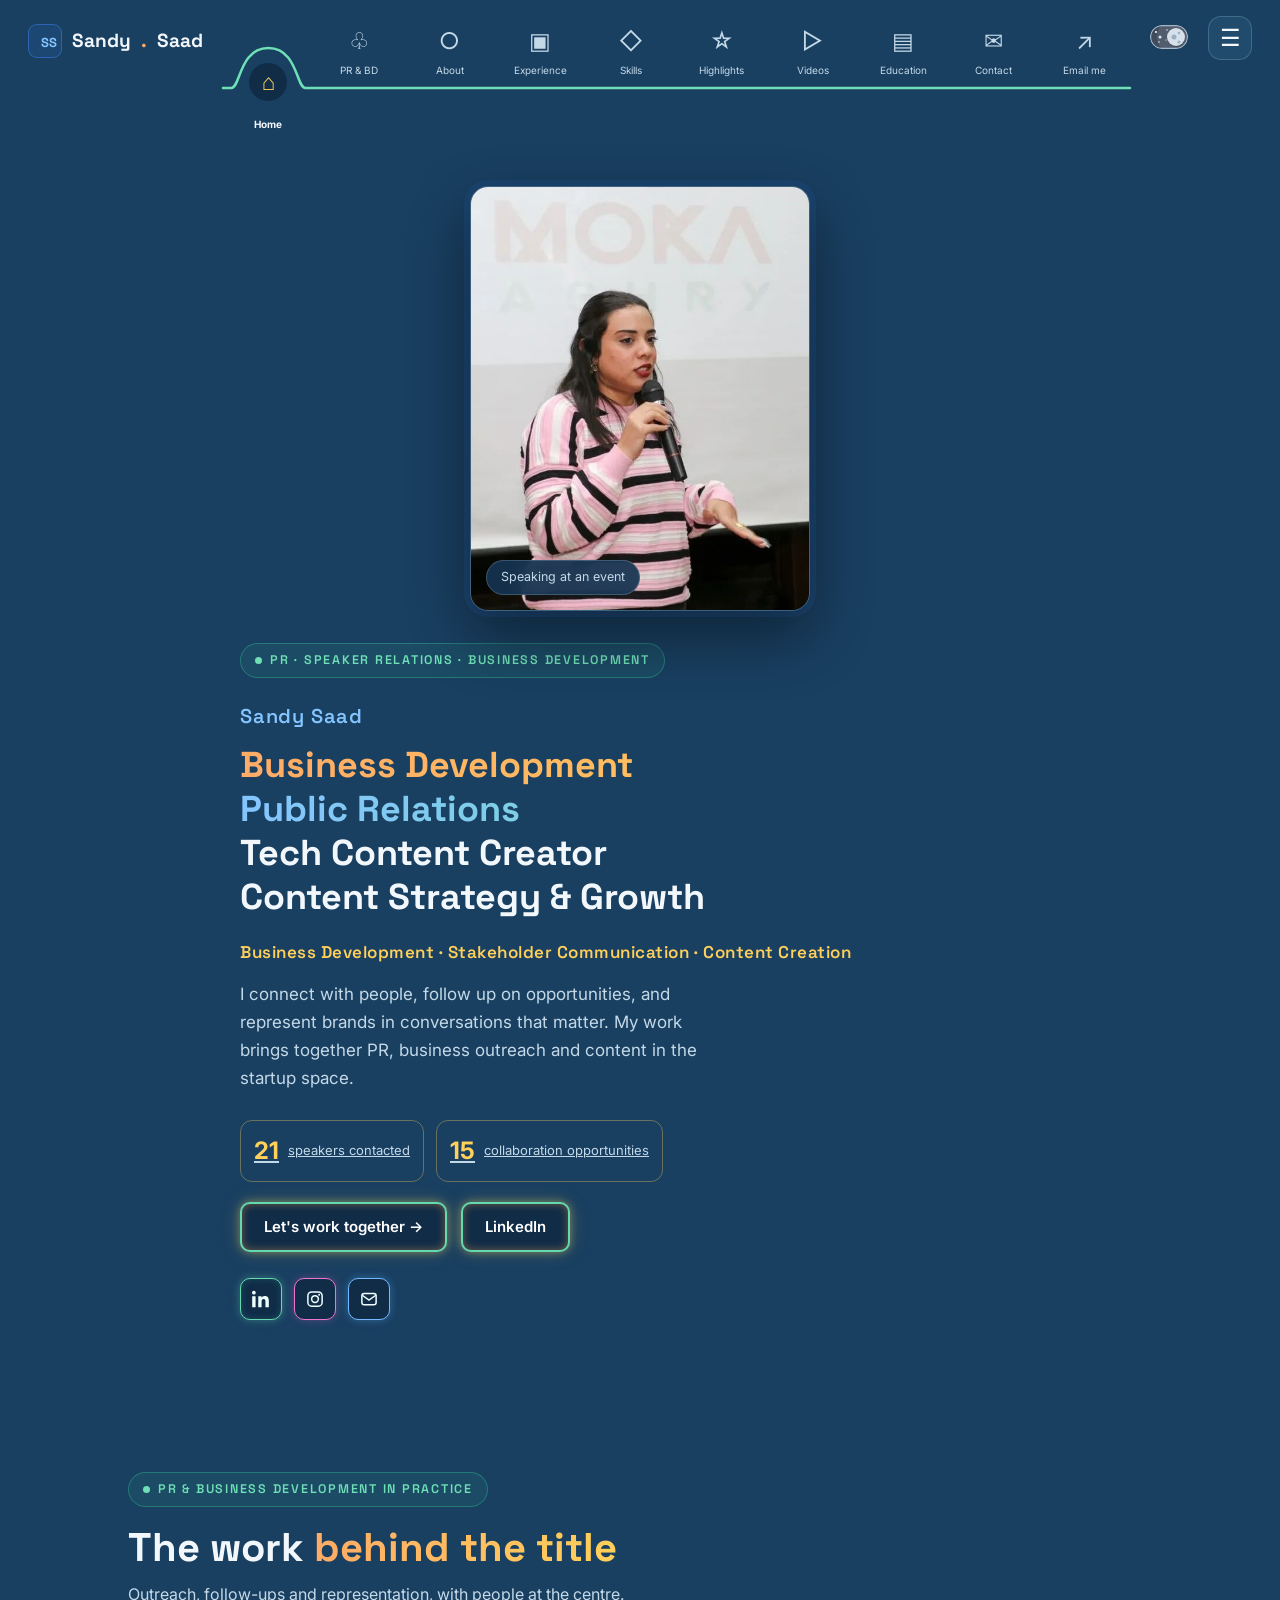
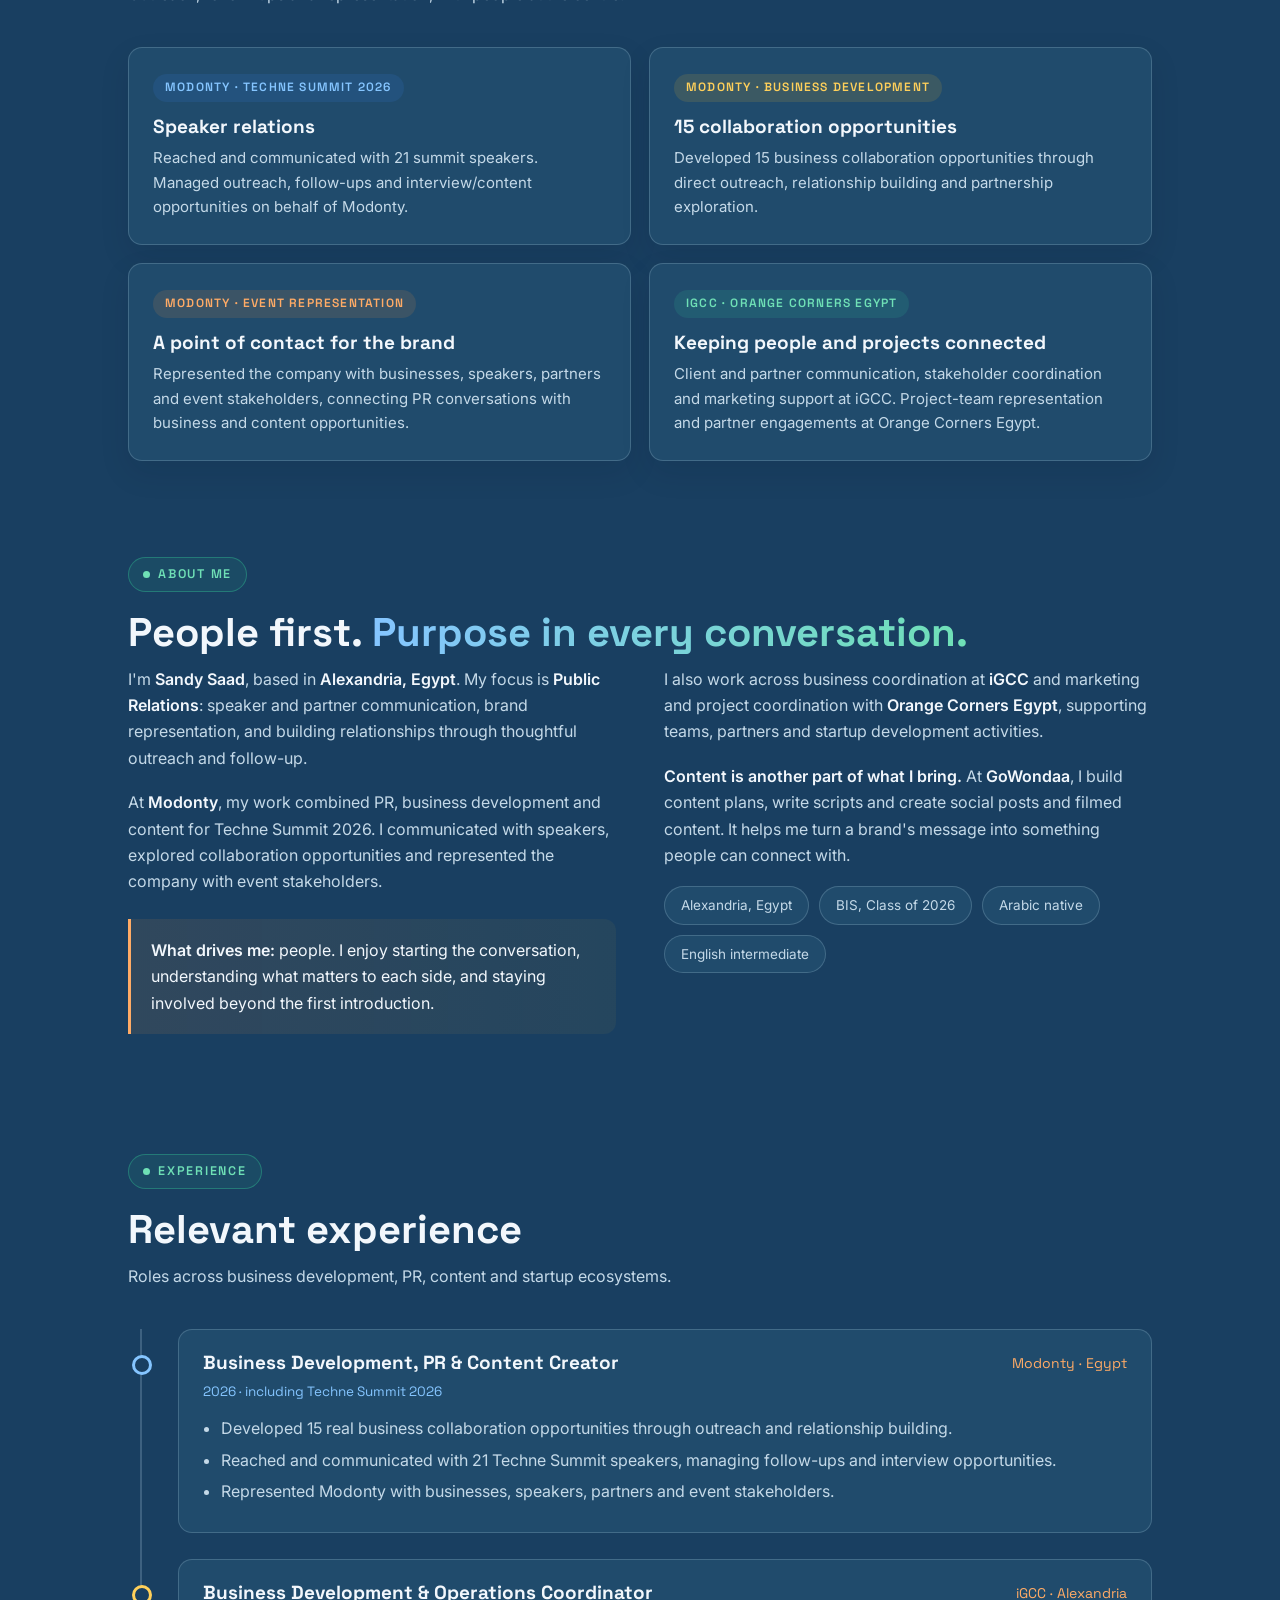
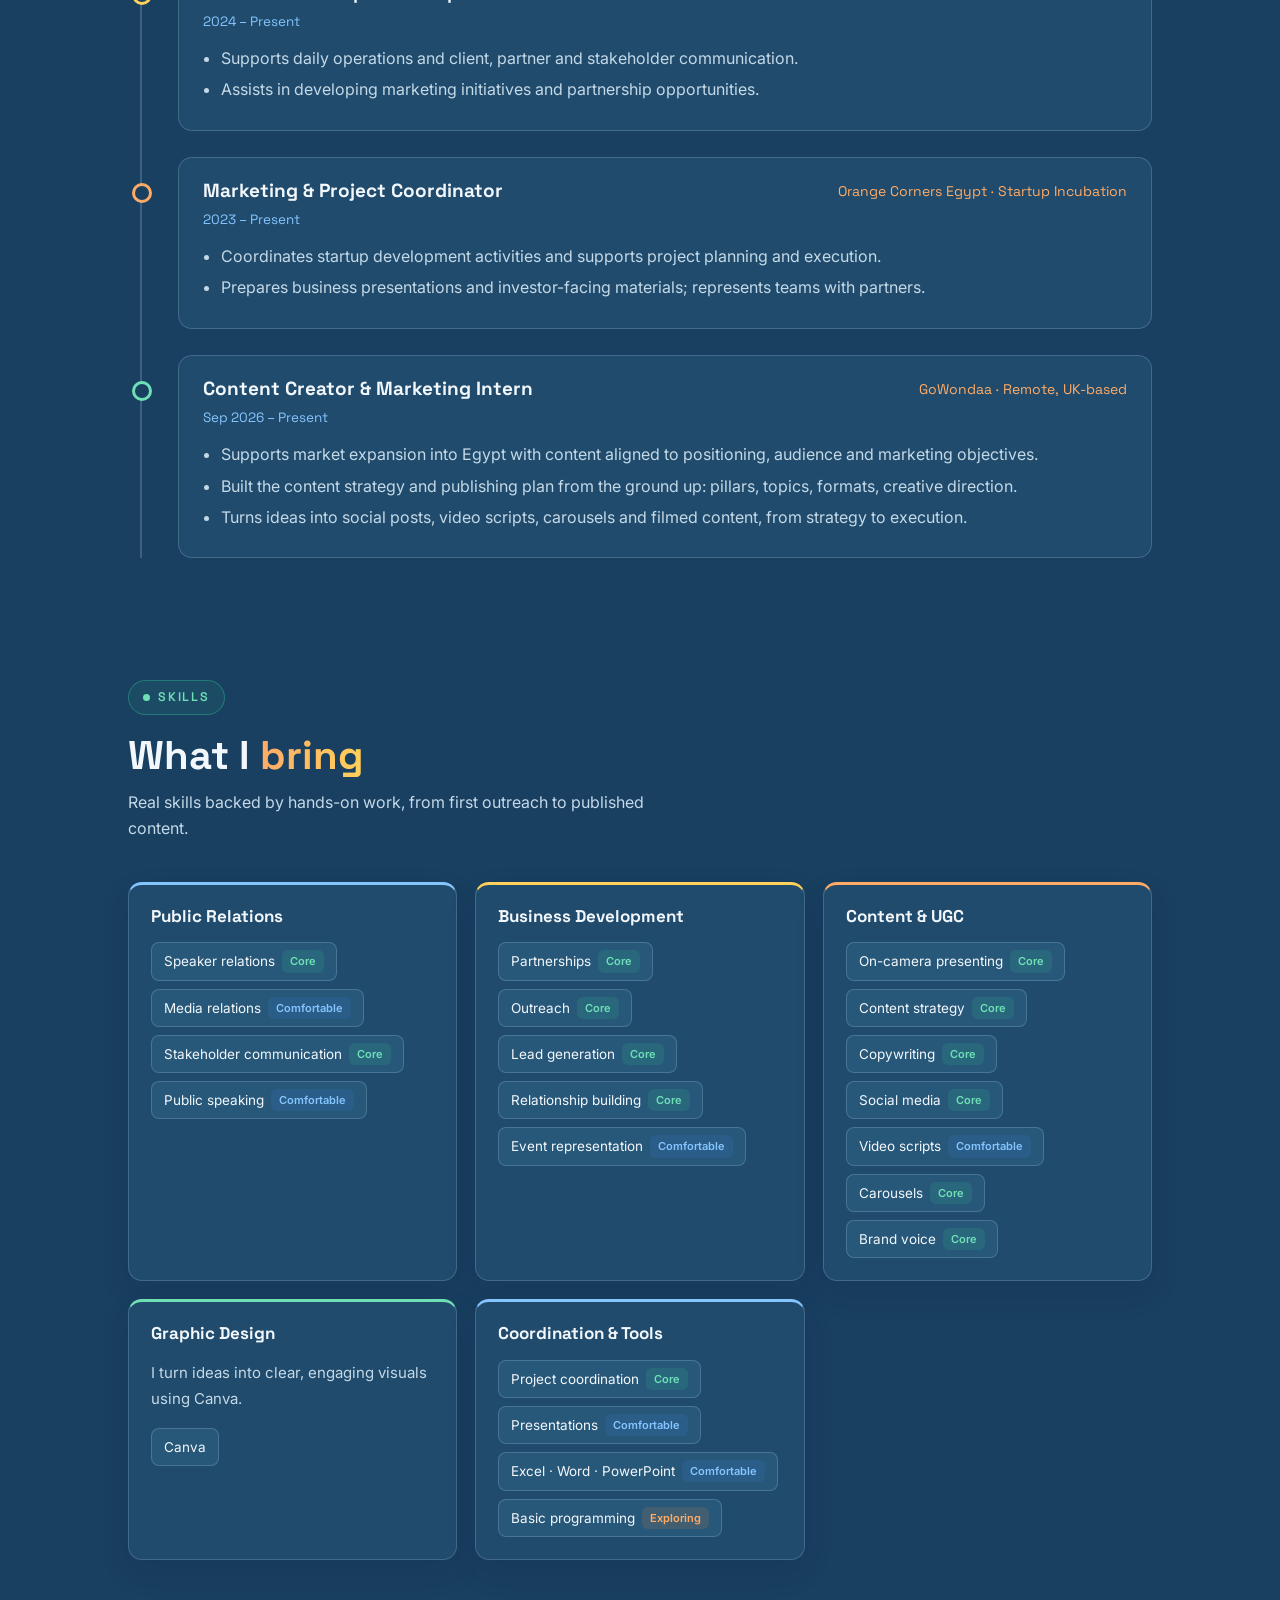
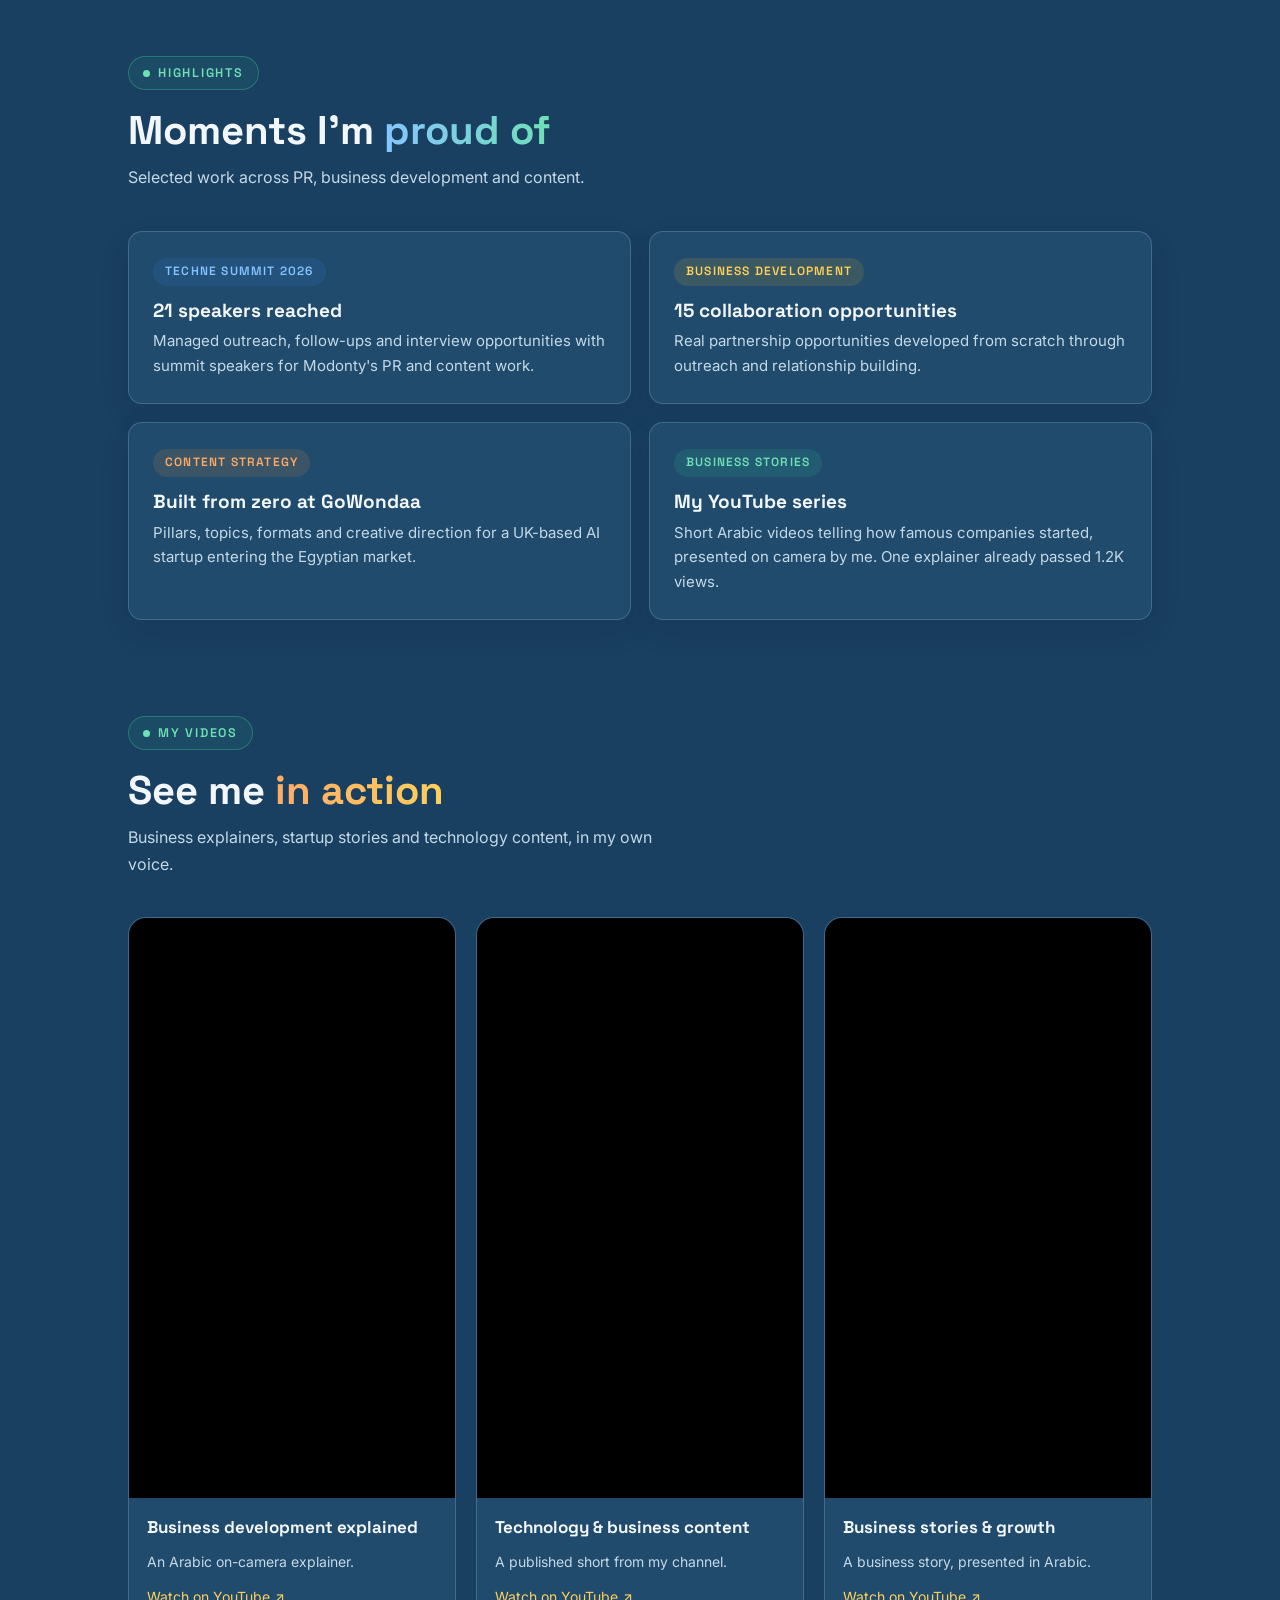
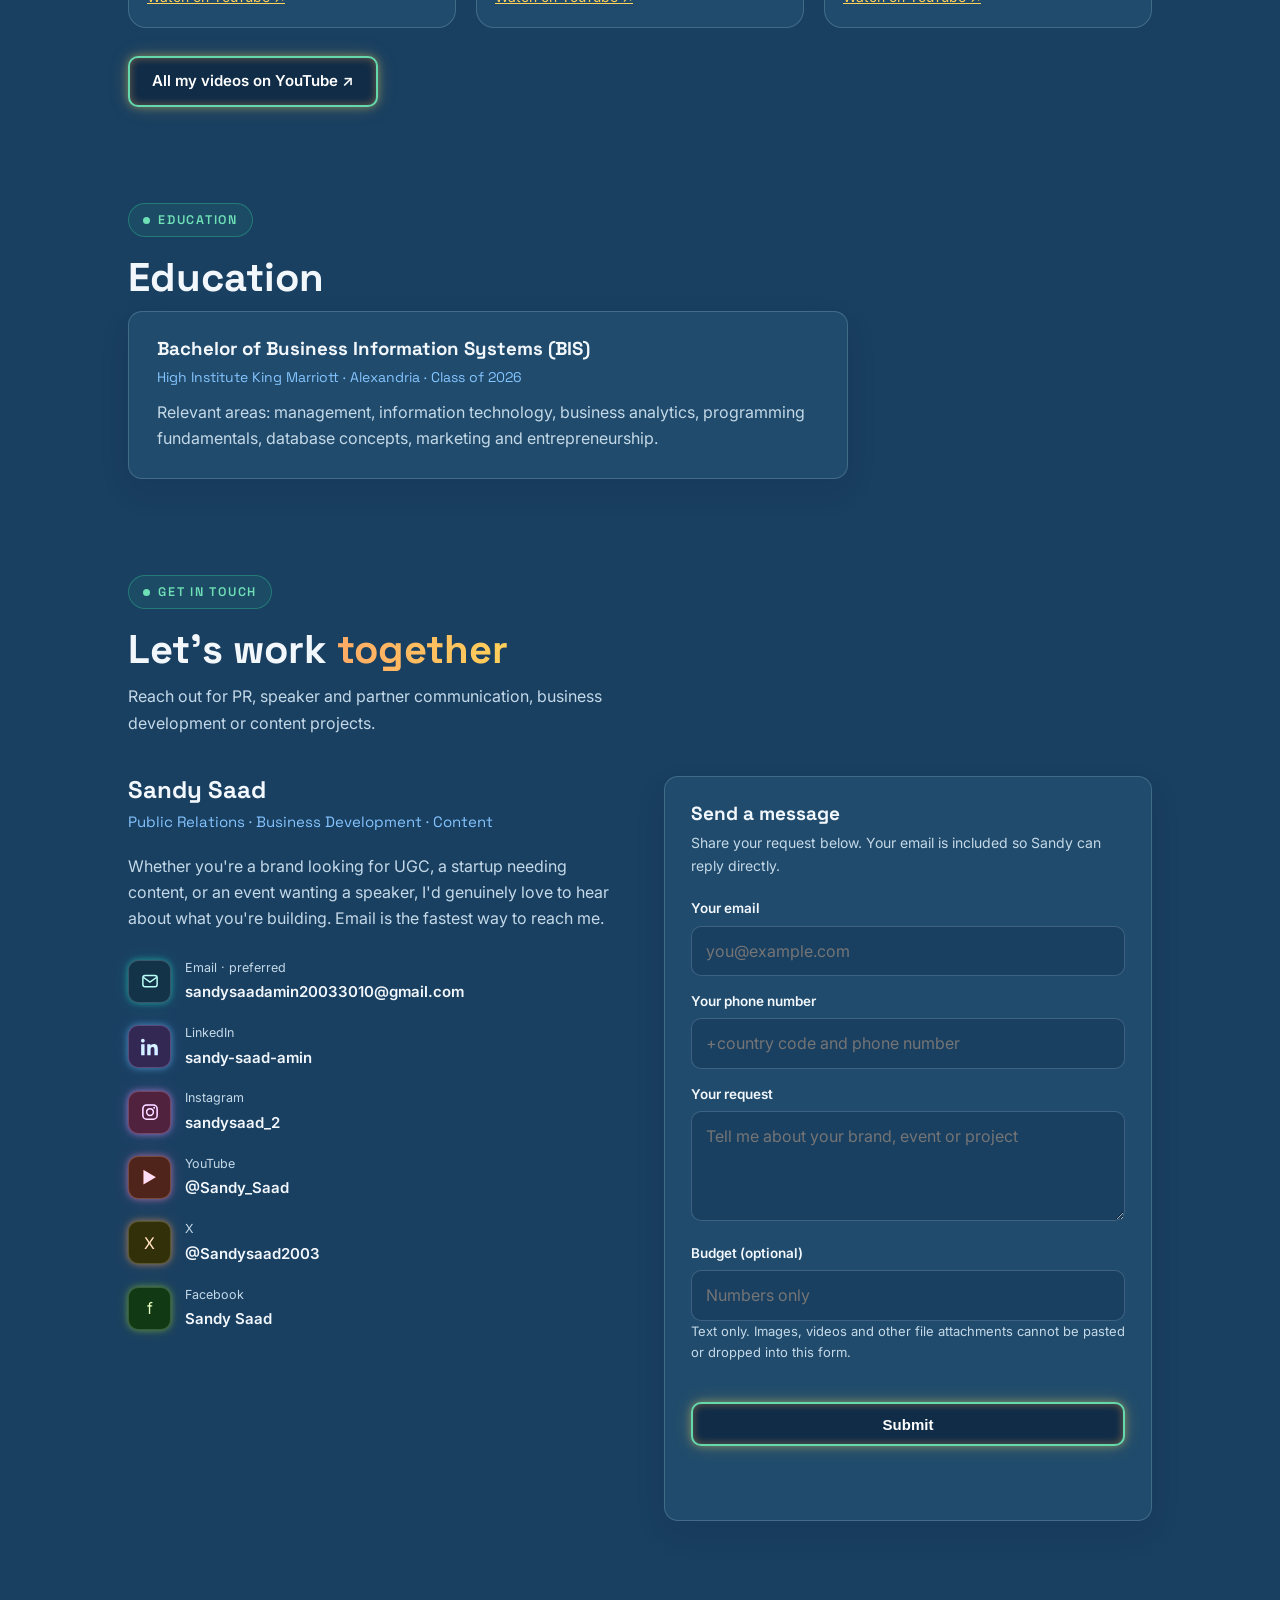
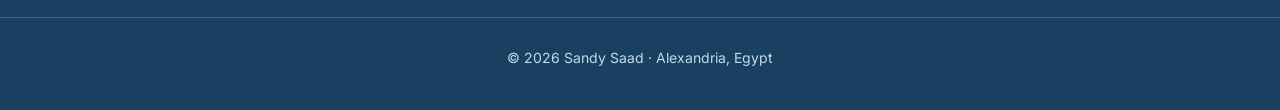
==== index.html @ 218be38c "Update hero section layout and navigation links" ====
<!DOCTYPE html>

<html lang="en">
<head>
<meta charset="utf-8"/>
<meta content="width=device-width, initial-scale=1.0" name="viewport"/>
<title>Sandy Saad | Public Relations, Business Development &amp; Content</title>
<meta content="Sandy Saad is a UGC creator and on-camera content presenter helping brands tell stories people actually watch." name="description"/>
<meta content="Sandy Saad | Public Relations, Business Development &amp; Content" property="og:title"/>
<meta content="UGC and on-camera content for brands, backed by real business development and PR experience." property="og:description"/>
<meta content="website" property="og:type"/>
<meta content="https://sandysaadamin20033010-dev.github.io/sandy.jpg" property="og:image"/>
<link href="data:image/svg+xml,%3Csvg xmlns='http://www.w3.org/2000/svg' viewBox='0 0 64 64'%3E%3Crect width='64' height='64' rx='14' fill='%230b1020'/%3E%3Crect x='2.5' y='2.5' width='59' height='59' rx='12' fill='none' stroke='%233b82f6' stroke-width='3'/%3E%3Ctext x='32' y='42' font-family='Arial' font-weight='bold' font-size='26' fill='%2334d399' text-anchor='middle'%3ESS%3C/text%3E%3C/svg%3E" rel="icon"/>
<link href="https://fonts.googleapis.com" rel="preconnect"/>
<link crossorigin="" href="https://fonts.gstatic.com" rel="preconnect"/>
<link href="https://fonts.googleapis.com/css2?family=Space+Grotesk:wght@500;600;700&amp;family=Inter:wght@400;500;600&amp;display=swap" rel="stylesheet"/>
<style>
:root {
  --bg: #163451;
  --panel: #1d405f;
  --panel-2: #284e6e;
  --line: rgba(192,220,242,0.20);
  --text: #f4f8fc;
  --text-2: #c2d4e3;
  --blue: #85c5ff;
  --yellow: #ffd05a;
  --orange: #ffab66;
  --green: #6fe0b6;
}
* { box-sizing: border-box; margin: 0; padding: 0; }
html { scroll-behavior: smooth; }
body {
  background: var(--bg);
  color: var(--text);
  font-family: 'Inter', system-ui, sans-serif;
  font-size: 16px;
  line-height: 1.65;
  -webkit-font-smoothing: antialiased;
}
h1, h2, h3 { font-family: 'Space Grotesk', 'Inter', sans-serif; font-weight: 700; line-height: 1.15; }
a { color: inherit; }

/* nav */
nav {
  position: sticky; top: 0; z-index: 50;
  display: flex; align-items: center; gap: 28px;
  padding: 14px 32px;
  background: rgba(22,52,81,0.94);
  backdrop-filter: blur(12px);
  border-bottom: 1px solid var(--line);
}
.logo { display: flex; align-items: center; gap: 10px; font-family: 'Space Grotesk'; font-weight: 700; font-size: 19px; text-decoration: none; }
.logo .chip {
  width: 34px; height: 34px; border-radius: 9px;
  display: grid; place-items: center;
  font-size: 13px; color: var(--blue);
  border: 1.5px solid rgba(59,130,246,0.5);
  background: rgba(59,130,246,0.12);
}
.logo .accent { color: var(--orange); }
nav .links { display: flex; gap: 24px; margin-left: auto; }
nav .links a { white-space:nowrap; text-decoration: none; color: var(--text-2); font-size: 14.5px; font-weight: 500; }
nav .links a:hover { color: var(--text); }
.btn {
  display: inline-flex; align-items: center; gap: 8px;
  font-weight: 600; font-size: 15px;
  padding: 11px 22px; border-radius: 10px;
  text-decoration: none; border: 0; cursor: pointer;
}
.btn-grad {
  background: linear-gradient(90deg, var(--blue), var(--green));
  color: #fff;
}
.btn-grad:hover { opacity: 0.9; }
.btn-ghost {
  background: transparent; color: var(--text);
  border: 1.5px solid var(--line);
}
.btn-ghost:hover { border-color: rgba(255,255,255,0.25); }
.btn-warm {
  background: linear-gradient(90deg, var(--orange), var(--yellow));
  color: #1c1005;
}

@media(max-width:1150px){nav .links{display:none}nav>.btn{margin-left:auto;white-space:nowrap}.logo{white-space:nowrap;flex-shrink:0}}
body{background:radial-gradient(ellipse 700px 650px at 4% 0%,rgba(133,197,255,.11),transparent 75%),var(--bg)}
.btn-grad{color:#102c45;background:linear-gradient(105deg,var(--blue),var(--green))}
.pill{color:var(--green);border-color:rgba(111,224,182,.4);background:rgba(111,224,182,.08)}
.hero-proof a{border-color:rgba(255,208,90,.35)!important}
.skill-card,.hl-card,.edu-card,.form-card{box-shadow:0 12px 30px rgba(5,24,42,.10)}
/* layout */
.wrap { max-width: 1080px; margin: 0 auto; padding: 0 28px; }
section { padding: 88px 0 8px; scroll-margin-top: 76px; }

/* pill label */
.pill {
  display: inline-flex; align-items: center; gap: 8px;
  font-family: 'Space Grotesk'; font-size: 12.5px; font-weight: 600;
  letter-spacing: 0.14em; text-transform: uppercase;
  color: var(--green);
  border: 1px solid rgba(52,211,153,0.35);
  background: rgba(52,211,153,0.08);
  padding: 6px 14px; border-radius: 999px;
}
.pill .dot { width: 7px; height: 7px; border-radius: 50%; background: var(--green); }
.section-title { font-size: 40px; margin: 18px 0 10px; }
.section-sub { color: var(--text-2); max-width: 560px; margin-bottom: 40px; }

/* hero */
.hero {
  display: flex; align-items: center; gap: 56px;
  padding: 72px 0 64px;
}
.hero-text { flex: 1 1 58%; }
.hero-name {
  font-family: 'Space Grotesk'; font-size: 20px; font-weight: 600;
  color: var(--blue); margin: 22px 0 10px; letter-spacing: 0.04em;
}
.hero h1 { font-size: 52px; }
.grad-cool {
  background: linear-gradient(90deg, var(--blue), var(--green));
  -webkit-background-clip: text; background-clip: text; color: transparent;
}
.grad-warm {
  background: linear-gradient(90deg, var(--orange), var(--yellow));
  -webkit-background-clip: text; background-clip: text; color: transparent;
}
.hero .keywords {
  font-family: 'Space Grotesk'; font-weight: 600; font-size: 17px;
  color: var(--yellow); margin: 18px 0 14px; letter-spacing: 0.03em;
}
.hero .quote { color: var(--text-2); font-size: 17px; max-width: 480px; margin-bottom: 28px; }
.hero .cta { display: flex; gap: 14px; flex-wrap: wrap; margin-bottom: 26px; }
.socials { display: flex; gap: 12px; }
.socials a {
  width: 42px; height: 42px; border-radius: 10px;
  display: grid; place-items: center;
  border: 1.5px solid var(--line); color: var(--text-2);
}
.socials a:hover { color: var(--text); border-color: rgba(255,255,255,0.25); }
.hero-photo { flex: 0 0 340px; position: relative; }
.hero-photo img {
  width: 100%; border-radius: 18px; display: block;
  object-fit: cover; aspect-ratio: 4/5; object-position: 50% 18%;
  border: 1px solid var(--line);
  box-shadow: 0 0 0 6px rgba(59,130,246,0.08), 0 24px 60px rgba(0,0,0,0.45);
}
.hero-photo .tag {
  position: absolute; bottom: 16px; left: 16px;
  background: rgba(22,52,81,0.92); backdrop-filter: blur(8px);
  border: 1px solid var(--line); border-radius: 999px;
  font-size: 12.5px; color: var(--text-2);
  padding: 6px 14px;
}

/* about */
.about-grid { display: grid; grid-template-columns: 1fr 1fr; gap: 48px; align-items: start; }
.about-copy p { color: var(--text-2); margin-bottom: 18px; }
.about-copy strong { color: var(--text); font-weight: 600; }
.highlight {
  border-left: 3px solid var(--orange);
  background: linear-gradient(90deg, rgba(251,146,60,0.10), rgba(251,191,36,0.05));
  border-radius: 0 12px 12px 0;
  padding: 18px 20px; margin: 24px 0;
  color: var(--text);
}
.fact-chips { display: flex; flex-wrap: wrap; gap: 10px; margin-top: 8px; }
.fact-chips span {
  border: 1px solid var(--line); background: var(--panel);
  border-radius: 999px; padding: 7px 16px;
  font-size: 13.5px; color: var(--text-2);
}

/* timeline */
.timeline { position: relative; margin-left: 12px; padding-left: 36px; border-left: 2px solid var(--line); }
.t-item { position: relative; margin-bottom: 26px; }
.t-item::before {
  content: ""; position: absolute; left: -46px; top: 26px;
  width: 14px; height: 14px; border-radius: 50%;
  background: var(--bg); border: 3px solid var(--blue);
}
.t-item:nth-child(4n+2)::before { border-color: var(--yellow); }
.t-item:nth-child(4n+3)::before { border-color: var(--orange); }
.t-item:nth-child(4n+4)::before { border-color: var(--green); }
.t-card {
  background: var(--panel); border: 1px solid var(--line);
  border-radius: 14px; padding: 22px 24px;
}
.t-card .row { display: flex; justify-content: space-between; gap: 16px; flex-wrap: wrap; }
.t-card h3 { font-size: 19px; }
.t-card .where { font-family: 'Space Grotesk'; font-size: 14px; color: var(--orange); }
.t-card .when { font-family: 'Space Grotesk'; font-size: 13.5px; color: var(--blue); margin: 6px 0 12px; }
.t-card ul { padding-left: 18px; color: var(--text-2); }
.t-card li { margin-bottom: 5px; }

/* skills */
.skill-grid { display: grid; grid-template-columns: repeat(3, 1fr); gap: 18px; }
.skill-card {
  background: var(--panel); border: 1px solid var(--line);
  border-radius: 14px; padding: 22px;
  border-top: 3px solid var(--blue);
}
.skill-card:nth-child(4n+2) { border-top-color: var(--yellow); }
.skill-card:nth-child(4n+3) { border-top-color: var(--orange); }
.skill-card:nth-child(4n+4) { border-top-color: var(--green); }
.skill-card h3 { font-size: 17px; margin-bottom: 16px; }
.chips { display: flex; flex-wrap: wrap; gap: 8px; }
.chip {
  display: inline-flex; align-items: center; gap: 7px;
  background: var(--panel-2); border: 1px solid var(--line);
  border-radius: 8px; padding: 7px 12px; font-size: 13.5px;
}
.lvl { font-size: 11px; font-weight: 600; padding: 2px 8px; border-radius: 6px; }
.lvl.core { color: var(--green); background: rgba(52,211,153,0.12); }
.lvl.comfy { color: var(--blue); background: rgba(59,130,246,0.12); }
.lvl.explore { color: var(--orange); background: rgba(251,146,60,0.12); }

/* highlights */
.hl-grid { display: grid; grid-template-columns: repeat(2, 1fr); gap: 18px; }
.hl-card {
  background: var(--panel); border: 1px solid var(--line);
  border-radius: 14px; padding: 24px;
}
.hl-card .tagline {
  display: inline-block; font-family: 'Space Grotesk'; font-size: 12px; font-weight: 600;
  letter-spacing: 0.1em; text-transform: uppercase;
  padding: 4px 12px; border-radius: 999px; margin-bottom: 14px;
}
.hl-card:nth-child(4n+1) .tagline { color: var(--blue); background: rgba(59,130,246,0.12); }
.hl-card:nth-child(4n+2) .tagline { color: var(--yellow); background: rgba(251,191,36,0.12); }
.hl-card:nth-child(4n+3) .tagline { color: var(--orange); background: rgba(251,146,60,0.12); }
.hl-card:nth-child(4n+4) .tagline { color: var(--green); background: rgba(52,211,153,0.12); }
.hl-card h3 { font-size: 19px; margin-bottom: 8px; }
.hl-card p { color: var(--text-2); font-size: 15px; }

/* education */
.edu-card {
  background: var(--panel); border: 1px solid var(--line);
  border-radius: 14px; padding: 26px 28px; max-width: 720px;
}
.edu-card .where { font-family: 'Space Grotesk'; font-size: 14px; color: var(--blue); margin: 6px 0 10px; }
.edu-card p { color: var(--text-2); }

/* contact */
.contact-grid { display: grid; grid-template-columns: 1fr 1fr; gap: 48px; align-items: start; }
.contact-id h3 { font-size: 24px; margin-bottom: 6px; }
.contact-id .role { font-family: 'Space Grotesk'; color: var(--blue); font-size: 15px; margin-bottom: 18px; }
.contact-id > p { color: var(--text-2); margin-bottom: 26px; }
.c-row { display: flex; align-items: center; gap: 14px; margin-bottom: 18px; text-decoration: none; }
.c-row .ico {
  width: 42px; height: 42px; border-radius: 10px; flex: none;
  display: grid; place-items: center;
  border: 1.5px solid var(--line); color: var(--blue);
  background: var(--panel);
}
.c-row .k { font-size: 12.5px; color: var(--text-2); display: block; }
.c-row .v { font-weight: 600; font-size: 15px; }
.c-row .v .pref { color: var(--green); font-size: 12px; font-weight: 600; }
.c-row:hover .v { color: var(--blue); }
.form-card {
  background: var(--panel); border: 1px solid var(--line);
  border-radius: 14px; padding: 26px;
}
.form-card h3 { font-size: 19px; margin-bottom: 6px; }
.form-card > p { color: var(--text-2); font-size: 14px; margin-bottom: 20px; }
.form-card label { display: block; font-size: 13.5px; font-weight: 600; margin: 14px 0 6px; }
.form-card input, .form-card textarea {
  width: 100%; background: var(--bg); color: var(--text);
  border: 1px solid var(--line); border-radius: 10px;
  padding: 11px 14px; font: inherit; font-size: 14.5px;
}
.form-card input:focus, .form-card textarea:focus { outline: none; border-color: var(--blue); }
.form-card textarea { min-height: 110px; resize: vertical; }
.form-card button { margin-top: 20px; width: 100%; justify-content: center; }
.form-card button:disabled { opacity: 0.6; cursor: wait; }
.form-status { margin-top: 14px; font-size: 14px; min-height: 1em; color: var(--text-2); }
.form-status.ok { color: var(--green); font-weight: 600; }
.form-status.err { color: var(--yellow); }
.form-status.err a { color: var(--yellow); text-decoration: underline; }

footer {
  margin-top: 88px; padding: 28px 0 40px;
  border-top: 1px solid var(--line);
  text-align: center; color: var(--text-2); font-size: 14px;
}

@media (max-width: 860px) {
  nav { padding: 12px 18px; gap: 14px; }
  nav .links { display: none; }
  .hero { flex-direction: column; align-items: flex-start; gap: 36px; }
  .hero-photo { flex: none; width: 100%; max-width: 360px; }
  .hero h1 { font-size: 38px; }
  .section-title { font-size: 30px; }
  .about-grid, .contact-grid, .hl-grid { grid-template-columns: 1fr; }
  .skill-grid { grid-template-columns: 1fr; }
}
.hero-proof {display:flex;gap:12px;flex-wrap:wrap;margin:20px 0;}
.hero-proof a {display:flex;align-items:center;gap:9px;border:1px solid var(--line);padding:10px 13px;border-radius:12px;color:var(--text-2);font-size:13px;}
.hero-proof strong {color:var(--yellow);font-size:24px;}
@media(max-width:600px){.hero h1{font-size:38px;line-height:1.12}.hero-proof{gap:8px}.hero-proof a{font-size:12px;padding:8px 10px}.hero-proof strong{font-size:21px}}
.hero h1.roles-title{font-size:36px;line-height:1.23}.roles-title>span:not(.role-divider){display:block}.roles-title .role-divider{display:none}@media(max-width:600px){.hero h1.roles-title{font-size:30px;line-height:1.25}}
.video-grid{display:grid;grid-template-columns:repeat(3,minmax(0,1fr));gap:20px;margin:28px 0}.video-card{background:var(--panel);border:1px solid var(--line);border-radius:18px;overflow:hidden}.video-card iframe{display:block;width:100%;aspect-ratio:9/16;border:0;background:#000}.video-copy{padding:18px}.video-copy h3{font-size:17px;line-height:1.4}.video-copy p{font-size:14px;color:var(--text-2);margin:10px 0}.video-copy a{font-size:14px;color:var(--yellow)}@media(max-width:700px){.video-grid{grid-template-columns:1fr}.video-card{max-width:360px;margin:auto;width:100%}}

/* Approved interaction and theme treatment. */
:root{--bg:#193f61;--panel:#204b6c;--panel-2:#285879;--text:#f2f7fc;--text-2:#c4d9e8;--line:rgba(185,216,238,.22)}
body{background:var(--bg);padding-bottom:105px;transition:background .3s,color .3s}nav{background:rgba(25,63,97,.96)}
.btn-grad,.btn-warm,.btn-ghost{background:#102c47;color:#fff;border:2px solid #65d9ae;box-shadow:inset 0 0 9px #efa24d70,0 0 8px #e9cf5570,0 0 20px #e9cf5530;transition:box-shadow .2s,transform .2s}
.btn-grad:hover,.btn-warm:hover,.btn-ghost:hover{opacity:1;color:#fff;border-color:#8cebd0;box-shadow:inset 0 0 12px #efa24d88,0 0 12px #e9cf5570,0 0 25px #e9cf5540;transform:translateY(-2px)}
.btn:focus-visible,.toggle:focus-visible,.nav-item:focus-visible,.c-row:focus-visible{outline:3px solid #f2d56b;outline-offset:5px}
.toggle{flex-shrink:0;width:91px;height:43px;border-radius:28px;border:2px solid #718b9e;background:#172335;position:relative;overflow:hidden;box-shadow:inset 0 3px 8px #0007;cursor:pointer}
.toggle .stars{color:white;position:absolute;font-size:13px;left:9px;top:7px;letter-spacing:3px}.toggle .clouds{position:absolute;left:17px;bottom:-14px;color:#e6f5ff;font-size:55px;opacity:0;transition:.4s}.toggle .orb{position:absolute;top:3px;left:49px;width:33px;height:33px;border-radius:50%;background:#dce4eb;box-shadow:0 2px 5px #0005;transition:.4s}.toggle .orb:after{content:'';position:absolute;top:8px;left:8px;width:11px;height:11px;border-radius:50%;background:#b2becb;box-shadow:12px 10px 0 -2px #b2becb}
body.day{--bg:#e6f0f8;--panel:#fff;--panel-2:#d2e5f3;--text:#173750;--text-2:#38566d;--line:#aac4d7;--blue:#21628b;--yellow:#7d6119;--orange:#9c5019;--green:#21664f}
.day nav{background:rgba(230,240,248,.96)}.day .toggle{background:#7cc9f4}.day .orb{left:4px;background:#ffdb47}.day .orb:after{opacity:0}.day .stars{opacity:0}.day .clouds{opacity:1}
.day .grad-cool{background:none;color:#21628b;-webkit-text-fill-color:#21628b}.day .grad-warm{background:none;color:#9c5019;-webkit-text-fill-color:#9c5019}.day .pill{color:#21664f;background:#d8ebe2;border-color:#7cb99e}.day .hero-proof a{border-color:#8fabc0!important}.day .hero-photo .tag{background:#dcebf5f0}.day .lvl{color:#21664f}.day .hl-card .tagline{color:#214e6e}.day .form-status.err{color:#ab2727}.day .form-status.ok{color:#21664f}
.demo-nav{position:fixed;z-index:100;bottom:18px;left:50%;transform:translateX(-50%);width:min(440px,calc(100% - 36px));display:flex;background:#f4f8fb;border-radius:18px;box-shadow:0 10px 30px #0004;padding:9px 5px 7px;justify-content:space-around;color:#173b56}
.nav-item{position:relative;display:flex;flex-direction:column;align-items:center;gap:3px;width:75px;cursor:pointer;border:0;background:none;color:#587080;font:11px Inter,sans-serif;z-index:2;min-height:48px}.nav-item .icon{display:grid;place-items:center;width:40px;height:35px;font-size:21px;transition:.3s}.nav-item.active .icon{border-radius:50%;background:#75dac9;color:#123f59;transform:translateY(-21px);box-shadow:0 0 0 8px var(--bg),0 0 0 9px #8cebdc}.nav-item.active .name{transform:translateY(-8px);color:#133f59;font-weight:700}
.neon-ico{display:grid;place-items:center;width:43px!important;height:43px!important;flex-shrink:0;border-radius:11px;background:#123348!important;color:#bafff7!important;border:1px solid #56ddc7;box-shadow:0 0 6px #27d8be88,0 0 15px #27d8be33;filter:hue-rotate(var(--hue));transition:box-shadow .2s}.c-row:hover .neon-ico{box-shadow:0 0 10px #27d8beaa,0 0 23px #27d8be66}
@media(max-width:600px){nav{gap:12px;padding:12px 18px}nav>.btn{display:none}.toggle{margin-left:auto}.logo{font-size:18px}}
@media(prefers-reduced-motion:reduce){html{scroll-behavior:auto}*,*:before,*:after{transition:none!important;animation:none!important}.btn:hover{transform:none}}
body{padding-bottom:180px}.demo-nav{display:grid;grid-template-columns:repeat(5,1fr);gap:12px 0;width:min(620px,calc(100% - 28px));padding:14px 5px 9px;bottom:12px}.nav-item{width:auto;min-width:0;min-height:48px;text-decoration:none}.nav-item .name{font-size:10px;white-space:nowrap}.nav-item.active .icon{transform:translateY(-7px);box-shadow:0 0 0 5px var(--bg),0 0 0 6px #8cebdc}.nav-item.active .name{transform:translateY(-2px)}.nav-item .icon{height:29px;width:34px;font-size:20px}@media(max-width:1300px){nav .links{display:none}nav>.btn{margin-left:auto}}@media(min-width:1000px){.demo-nav{grid-template-columns:repeat(10,1fr);width:min(940px,calc(100% - 48px));gap:0}body{padding-bottom:120px}}
/* One top navigation only, including the curved active marker. */
body{padding-bottom:0}nav{display:grid;grid-template-columns:1fr auto;gap:22px 20px;padding:14px 28px 12px;overflow:visible}nav .logo{grid-column:1}nav .toggle{grid-column:2;margin:0}.demo-nav{position:static;grid-column:1/-1;transform:none;width:100%;max-width:1120px;justify-self:center;margin-top:4px;display:grid;grid-template-columns:repeat(10,minmax(0,1fr));padding:12px 5px 7px;gap:0;border-radius:16px;box-shadow:0 4px 15px #0002}.nav-item{min-height:46px}.nav-item.active .icon{transform:translateY(-11px);box-shadow:0 0 0 6px var(--bg),0 0 0 7px #8cebdc}.nav-item .icon{transition:transform .25s}.nav-item:focus-visible{outline:2px solid #9c701b;outline-offset:0}section{scroll-margin-top:180px}#top{scroll-margin-top:180px}
@media(max-width:700px){nav{padding:12px 14px 10px;gap:15px 12px}.demo-nav{grid-template-columns:repeat(5,minmax(0,1fr));gap:12px 0;padding:12px 3px 7px;margin-top:0}.nav-item .name{font-size:10px}.nav-item.active .icon{transform:translateY(-6px);box-shadow:0 0 0 4px var(--bg),0 0 0 5px #8cebdc}section,#top{scroll-margin-top:245px}.hero{padding-top:40px}}

.socials a{position:relative;background:#102c47;color:#efffff;border:1px solid #65d9ae;box-shadow:0 0 8px #65d9ae60,inset 0 0 7px #44d3cb35;transition:transform .25s,box-shadow .25s,color .25s}.socials a:nth-child(2){border-color:#eb76cf;box-shadow:0 0 9px #ed62c04d}.socials a:nth-child(3){border-color:#73b8ff;box-shadow:0 0 9px #58b4ff60}.socials a:hover,.socials a:focus-visible{transform:translateY(-4px);color:white;box-shadow:0 0 18px #67e9cfaa}.day .socials a{background:#102c47;color:white}.nav-item.active:before{content:'';position:absolute;top:-26px;left:50%;transform:translateX(-50%);width:56px;height:56px;background:var(--bg);border-radius:50%;z-index:-1}.nav-item.active .icon{transform:translateY(-15px);border-radius:50%;height:34px;background:#e8ffff;box-shadow:0 0 8px #49d9e4,0 0 0 3px #317785;color:#18475e}.nav-item.active .name{transform:translateY(-8px)}.demo-nav{padding-top:18px;margin-top:12px}
@media(max-width:700px){.demo-nav{gap:19px 0;margin-top:6px}.nav-item.active:before{top:-24px;width:49px;height:49px}.nav-item.active .icon{transform:translateY(-10px);height:29px}.nav-item.active .name{transform:translateY(-3px)}}

/* Approved header-row sample, preview only. */
nav,.day nav{display:flex;align-items:flex-start;gap:20px;padding:16px 28px 4px;background:var(--bg);border:0;backdrop-filter:none;overflow:visible}
nav .logo{flex:none;margin-top:8px}nav .toggle{order:3;margin:9px 0 0;flex:none}
.nav-shell{position:relative;flex:1;min-width:0;height:124px}
.demo-nav{position:relative;left:auto;top:auto;bottom:auto;right:auto;display:flex;align-items:flex-start;justify-content:flex-start;overflow-x:auto;scrollbar-width:none;transform:none;grid-column:auto;margin:0;padding:0;width:100%;height:124px;background:transparent;border-radius:0;box-shadow:none;gap:0;scroll-behavior:smooth}
.demo-nav::-webkit-scrollbar{display:none}.header-curve{position:absolute;inset:0;width:100%;height:122px;pointer-events:none;z-index:1;overflow:visible}
.header-curve path{fill:none;stroke:#6fe0b6;stroke-width:2.5;stroke-linecap:round}
.nav-item{flex:1 0 65px;min-width:0;height:120px;min-height:120px;gap:0;padding:0;z-index:2;text-align:center;color:var(--text-2)}
.nav-item .icon{position:absolute;top:6px;left:50%;transform:translateX(-50%);display:grid;place-items:center;width:38px;height:38px;font-size:23px;transition:top .28s,background .28s,color .28s}
.nav-item .name{position:absolute;top:47px;left:0;right:0;font-size:10px;line-height:15px;white-space:nowrap;transition:top .28s;color:var(--text-2)}
.nav-item.active:before{display:none}.nav-item.active .icon{top:47px;transform:translateX(-50%);height:38px;width:38px;border-radius:50%;background:#102c47;color:#ffd05a;box-shadow:none}
.nav-item.active .name{top:101px;transform:none;color:var(--text);font-weight:700}
.toggle,.day .toggle{width:38px;height:24px;border-radius:20px;border:1.5px solid #6fe0b6;background:#102c47;box-shadow:none}.toggle .stars,.toggle .clouds{display:none}.toggle .orb,.day .toggle .orb{width:14px;height:14px;top:3.5px;left:18px;background:#ffd05a;box-shadow:none}.day .toggle .orb{left:3px}.toggle .orb:after{display:none}
.hero{padding-top:110px}section,#top{scroll-margin-top:160px}
@media(max-width:1100px){nav{gap:12px;padding:12px 16px 0}.nav-item{flex:0 0 78px}nav .logo{font-size:0;gap:0}nav .logo .chip{font-size:13px}.nav-shell{height:128px}nav .toggle{margin-top:9px}.hero{padding-top:90px}}
@media(prefers-reduced-motion:reduce){.demo-nav{scroll-behavior:auto}.nav-item .icon,.nav-item .name{transition:none}}

/* Exact-size illustrated day/night toggle. */
.toggle{width:38px;height:24px;border:0;background:transparent url("data:image/svg+xml,%3Csvg%20xmlns%3D%22http%3A%2F%2Fwww.w3.org%2F2000%2Fsvg%22%20width%3D%2238%22%20height%3D%2224%22%20viewBox%3D%220%200%2038%2024%22%3E%3Cg%20transform%3D%22translate%280%200%29%20scale%281%29%22%3E%3Cdefs%3E%3CclipPath%20id%3D%22c0-0-1%22%3E%3Crect%20width%3D%2238%22%20height%3D%2224%22%20rx%3D%2212%22%2F%3E%3C%2FclipPath%3E%3C%2Fdefs%3E%3Cg%20clip-path%3D%22url%28%23c0-0-1%29%22%3E%3Crect%20width%3D%2238%22%20height%3D%2224%22%20fill%3D%22%23172335%22%2F%3E%3Ccircle%20cx%3D%2226%22%20cy%3D%2212%22%20r%3D%2235%22%20fill%3D%22%23eef7ff%22%20opacity%3D%22.10%22%2F%3E%3Ccircle%20cx%3D%2226%22%20cy%3D%2212%22%20r%3D%2227%22%20fill%3D%22%23eef7ff%22%20opacity%3D%22.10%22%2F%3E%3Ccircle%20cx%3D%2226%22%20cy%3D%2212%22%20r%3D%2219%22%20fill%3D%22%23eef7ff%22%20opacity%3D%22.10%22%2F%3E%3Ccircle%20cx%3D%226%22%20cy%3D%227%22%20r%3D%221%22%20fill%3D%22white%22%2F%3E%3Ccircle%20cx%3D%229%22%20cy%3D%2217%22%20r%3D%220.7%22%20fill%3D%22white%22%2F%3E%3Ccircle%20cx%3D%2217%22%20cy%3D%225%22%20r%3D%220.7%22%20fill%3D%22white%22%2F%3E%3Ccircle%20cx%3D%2216%22%20cy%3D%2215%22%20r%3D%220.6%22%20fill%3D%22white%22%2F%3E%3Cpath%20d%3D%22M10%2010l.7%201.5%201.6.6-1.6.6-.7%201.5-.6-1.5-1.5-.6%201.5-.6Z%22%20fill%3D%22white%22%2F%3E%3Ccircle%20cx%3D%2226%22%20cy%3D%2212.8%22%20r%3D%229%22%20fill%3D%22%23000%22%20opacity%3D%22.2%22%2F%3E%3Ccircle%20cx%3D%2226%22%20cy%3D%2212%22%20r%3D%229%22%20fill%3D%22%23d5e0ea%22%2F%3E%3Ccircle%20cx%3D%2224%22%20cy%3D%2212%22%20r%3D%222.5%22%20fill%3D%22%239caec0%22%2F%3E%3Ccircle%20cx%3D%2229%22%20cy%3D%2217%22%20r%3D%221.6%22%20fill%3D%22%239caec0%22%2F%3E%3Ccircle%20cx%3D%2229%22%20cy%3D%228%22%20r%3D%221.3%22%20fill%3D%22%239caec0%22%2F%3E%3C%2Fg%3E%3Crect%20x%3D%22.6%22%20y%3D%22.6%22%20width%3D%2236.8%22%20height%3D%2222.8%22%20rx%3D%2211.4%22%20fill%3D%22none%22%20stroke%3D%22%23a4b8c7%22%20stroke-width%3D%221.2%22%2F%3E%3C%2Fg%3E%3C%2Fsvg%3E") center/38px 24px no-repeat;box-shadow:none}
.day .toggle{width:38px;height:24px;border:0;background:transparent url("data:image/svg+xml,%3Csvg%20xmlns%3D%22http%3A%2F%2Fwww.w3.org%2F2000%2Fsvg%22%20width%3D%2238%22%20height%3D%2224%22%20viewBox%3D%220%200%2038%2024%22%3E%3Cg%20transform%3D%22translate%280%200%29%20scale%281%29%22%3E%3Cdefs%3E%3CclipPath%20id%3D%22c0-0-1%22%3E%3Crect%20width%3D%2238%22%20height%3D%2224%22%20rx%3D%2212%22%2F%3E%3C%2FclipPath%3E%3C%2Fdefs%3E%3Cg%20clip-path%3D%22url%28%23c0-0-1%29%22%3E%3Crect%20width%3D%2238%22%20height%3D%2224%22%20fill%3D%22%2342a8e7%22%2F%3E%3Ccircle%20cx%3D%2212%22%20cy%3D%2212%22%20r%3D%2235%22%20fill%3D%22%23eef7ff%22%20opacity%3D%22.10%22%2F%3E%3Ccircle%20cx%3D%2212%22%20cy%3D%2212%22%20r%3D%2227%22%20fill%3D%22%23eef7ff%22%20opacity%3D%22.10%22%2F%3E%3Ccircle%20cx%3D%2212%22%20cy%3D%2212%22%20r%3D%2219%22%20fill%3D%22%23eef7ff%22%20opacity%3D%22.10%22%2F%3E%3Ccircle%20cx%3D%2220%22%20cy%3D%2225%22%20r%3D%227%22%20fill%3D%22%23eef7ff%22%2F%3E%3Ccircle%20cx%3D%2228%22%20cy%3D%2224%22%20r%3D%228%22%20fill%3D%22%23eef7ff%22%2F%3E%3Ccircle%20cx%3D%2236%22%20cy%3D%2221%22%20r%3D%228%22%20fill%3D%22%23eef7ff%22%2F%3E%3Ccircle%20cx%3D%2242%22%20cy%3D%2214%22%20r%3D%229%22%20fill%3D%22%23eef7ff%22%2F%3E%3Ccircle%20cx%3D%2212%22%20cy%3D%2212.8%22%20r%3D%229%22%20fill%3D%22%23000%22%20opacity%3D%22.2%22%2F%3E%3Ccircle%20cx%3D%2212%22%20cy%3D%2212%22%20r%3D%229%22%20fill%3D%22%23ffdc2e%22%2F%3E%3C%2Fg%3E%3Crect%20x%3D%22.6%22%20y%3D%22.6%22%20width%3D%2236.8%22%20height%3D%2222.8%22%20rx%3D%2211.4%22%20fill%3D%22none%22%20stroke%3D%22%23a4b8c7%22%20stroke-width%3D%221.2%22%2F%3E%3C%2Fg%3E%3C%2Fsvg%3E") center/38px 24px no-repeat;box-shadow:none}
.toggle .orb,.toggle .stars,.toggle .clouds{display:none}

/* Small-phone sizing fix without changing the approved layout. */
.contact-grid{grid-template-columns:repeat(2,minmax(0,1fr))}.contact-grid>*{min-width:0}.form-card{min-width:0;max-width:100%}.c-row{min-width:0;overflow-wrap:anywhere}
@media(max-width:860px){.contact-grid{grid-template-columns:minmax(0,1fr)}}
#mailForm input,#mailForm textarea{min-width:0;max-width:100%;font-size:16px}#mailForm button{min-height:44px}
.toggle{overflow:visible}.toggle:before{content:'';position:absolute;left:-4px;right:-4px;top:-10px;bottom:-10px;border-radius:20px}

/* Preview: complete side menu, preserving the approved header. */
.menu-toggle{order:4;flex:none;margin-top:0;width:44px;height:44px;display:grid;place-items:center;border:1px solid var(--line);border-radius:13px;background:var(--panel);color:var(--text);cursor:pointer;font-size:23px}
.site-drawer{position:fixed;inset:0 0 0 auto;margin:0;width:min(350px,calc(100% - 28px));height:100dvh;max-height:100dvh;max-width:none;padding:24px 22px;border:0;border-left:1px solid #6fe0b655;background:var(--bg);color:var(--text);box-shadow:-20px 0 70px #0005;overflow-y:auto;overscroll-behavior:contain;z-index:1000}
.site-drawer::backdrop{background:#061726aa;backdrop-filter:blur(4px)}
.drawer-head{display:flex;align-items:center;justify-content:space-between;gap:12px;padding-bottom:18px;border-bottom:1px solid #6fe0b655}.drawer-title{font-size:21px;font-weight:750}.drawer-subtitle{font-size:12px;color:var(--text-2);margin-top:5px}.drawer-close{width:44px;height:44px;border:1px solid var(--line);border-radius:50%;background:var(--panel);color:var(--text);font-size:26px;cursor:pointer}.drawer-links{display:grid;gap:3px;padding:16px 0}.drawer-link{display:flex;align-items:center;gap:15px;min-height:44px;padding:9px 13px;border:0;border-radius:11px;background:none;color:var(--text);text-decoration:none;font:500 15px Inter,sans-serif;text-align:left;cursor:pointer}.drawer-link .drawer-icon{width:24px;color:#6fe0b6;font-size:21px;text-align:center}.drawer-link:hover,.drawer-link[aria-current=page]{background:#6fe0b61c}.drawer-caption{font-size:10px;text-transform:uppercase;letter-spacing:2px;color:var(--text-2);margin:14px 13px 8px}.drawer-socials{display:grid;grid-template-columns:1fr 1fr;gap:4px}.drawer-socials a{min-height:44px;display:flex;align-items:center;padding:9px 13px;color:var(--text-2);font-size:13px;text-decoration:none;border-radius:9px}.drawer-socials a:hover{background:#6fe0b61c;color:var(--text)}.drawer-link:focus-visible,.drawer-close:focus-visible,.menu-toggle:focus-visible,.drawer-socials a:focus-visible{outline:2px solid #6fe0b6;outline-offset:2px}
@media(max-width:700px){nav,.day nav{gap:10px;padding:12px 16px 0}.demo-nav{overflow:hidden;justify-content:center}.nav-item:not(.active){display:none}.nav-item.active{flex:0 0 78px}.nav-shell{height:128px}nav .toggle{order:3}.menu-toggle{order:4}}

/* Photo-first Home preview */
.hero{flex-direction:column;align-items:center;gap:32px;padding-top:42px}
.hero-photo{flex:none;width:min(100%,340px);max-width:340px}
.hero-text{flex:none;width:100%;max-width:800px}
@media(max-width:700px){.hero{padding-top:28px;gap:28px}.hero-photo{width:min(100%,300px)}}
</style>
</head>
<body>
<nav>
<a class="logo" href="#top"><span class="chip">SS</span>Sandy<span class="accent">.</span>Saad</a>


<button aria-label="Switch to light theme" aria-pressed="false" class="toggle"><span class="stars">✦ · ✧</span><span class="clouds">☁</span><span class="orb"></span></button><div class="nav-shell"><svg class="header-curve" aria-hidden="true"><path/></svg><div class="demo-nav"><button aria-current="page" aria-label="Home" class="nav-item active" data-target="top" type="button"><span class="icon">⌂</span><span class="name">Home</span></button><button aria-label="PR &amp; BD" class="nav-item" data-target="pr-work" type="button"><span class="icon">♧</span><span class="name">PR &amp; BD</span></button><button aria-label="About" class="nav-item" data-target="about" type="button"><span class="icon">○</span><span class="name">About</span></button><button aria-label="Experience" class="nav-item" data-target="experience" type="button"><span class="icon">▣</span><span class="name">Experience</span></button><button aria-label="Skills" class="nav-item" data-target="skills" type="button"><span class="icon">◇</span><span class="name">Skills</span></button><button aria-label="Highlights" class="nav-item" data-target="highlights" type="button"><span class="icon">☆</span><span class="name">Highlights</span></button><button aria-label="Videos" class="nav-item" data-target="videos" type="button"><span class="icon">▷</span><span class="name">Videos</span></button><button aria-label="Education" class="nav-item" data-target="education" type="button"><span class="icon">▤</span><span class="name">Education</span></button><button aria-label="Contact" class="nav-item" data-target="contact" type="button"><span class="icon">✉</span><span class="name">Contact</span></button><a aria-label="Email me" class="nav-item" href="mailto:sandysaadamin20033010@gmail.com"><span class="icon">↗</span><span class="name">Email me</span></a></div></div><button class="menu-toggle" type="button" aria-label="Open all sections" aria-haspopup="dialog" aria-controls="site-drawer" aria-expanded="false"><span aria-hidden="true">☰</span></button></nav><dialog class="site-drawer" id="site-drawer" aria-labelledby="drawer-title"><div class="drawer-head"><div><div class="drawer-title" id="drawer-title">Explore my portfolio</div><div class="drawer-subtitle">Sandy Saad</div></div><button class="drawer-close" type="button" aria-label="Close menu">×</button></div><div class="drawer-links"><button type="button" class="drawer-link" data-section="top"><span class="drawer-icon" aria-hidden="true">⌂</span>Home</button><button type="button" class="drawer-link" data-section="pr-work"><span class="drawer-icon" aria-hidden="true">♧</span>PR & Business Development</button><button type="button" class="drawer-link" data-section="about"><span class="drawer-icon" aria-hidden="true">○</span>About me</button><button type="button" class="drawer-link" data-section="experience"><span class="drawer-icon" aria-hidden="true">▣</span>Experience</button><button type="button" class="drawer-link" data-section="skills"><span class="drawer-icon" aria-hidden="true">◇</span>Skills</button><button type="button" class="drawer-link" data-section="highlights"><span class="drawer-icon" aria-hidden="true">☆</span>Highlights</button><button type="button" class="drawer-link" data-section="videos"><span class="drawer-icon" aria-hidden="true">▷</span>Videos</button><button type="button" class="drawer-link" data-section="education"><span class="drawer-icon" aria-hidden="true">▤</span>Education</button><button type="button" class="drawer-link" data-section="contact"><span class="drawer-icon" aria-hidden="true">✉</span>Contact</button></div><div class="drawer-caption">Connect with me</div><div class="drawer-socials"><a href="mailto:sandysaadamin20033010@gmail.com">Email me ↗</a><a href="https://www.linkedin.com/in/sandy-saad-amin" target="_blank" rel="noopener noreferrer">LinkedIn ↗</a><a href="https://www.instagram.com/sandysaad_2/" target="_blank" rel="noopener noreferrer">Instagram ↗</a><a href="https://www.youtube.com/@Sandy_Saad/shorts" target="_blank" rel="noopener noreferrer">YouTube ↗</a><a href="https://x.com/Sandysaad2003" target="_blank" rel="noopener noreferrer">X ↗</a><a href="https://www.facebook.com/sandy.saad.839592/" target="_blank" rel="noopener noreferrer">Facebook ↗</a></div></dialog>
<div class="wrap" id="top">
<header class="hero">
<div class="hero-photo">
<img alt="Sandy Saad speaking into a microphone at an event" src="sandy.jpg"/>
<span class="tag">Speaking at an event</span>
</div>
<div class="hero-text">
<span class="pill"><span class="dot"></span>PR · Speaker Relations · Business Development</span>
<p class="hero-name">Sandy Saad</p>
<h1 class="roles-title"><span class="grad-warm">Business Development</span><span class="role-divider"> | </span><span class="grad-cool">Public Relations</span><span class="role-divider"> | </span><span>Tech Content Creator</span><span class="role-divider"> | </span><span>Content Strategy &amp; Growth</span></h1>
<p class="keywords">Business Development · Stakeholder Communication · Content Creation</p>
<p class="quote">I connect with people, follow up on opportunities, and represent brands in conversations that matter. My work brings together PR, business outreach and content in the startup space.</p><div class="hero-proof"><a href="#pr-work"><strong>21</strong> speakers contacted</a><a href="#pr-work"><strong>15</strong> collaboration opportunities</a></div>
<div class="cta">
<a class="btn btn-grad" href="#contact">Let's work together →</a>
<a class="btn btn-ghost" href="https://www.linkedin.com/in/sandy-saad-amin">LinkedIn</a>
</div>
<div class="socials">
<a aria-label="LinkedIn" href="https://www.linkedin.com/in/sandy-saad-amin"><svg fill="currentColor" height="18" viewbox="0 0 24 24" width="18"><path d="M4.98 3.5C4.98 4.88 3.87 6 2.5 6S0 4.88 0 3.5 1.12 1 2.5 1s2.48 1.12 2.48 2.5zM.24 8.31h4.52V23H.24V8.31zM8.34 8.31h4.33v2h.06c.6-1.14 2.08-2.34 4.28-2.34 4.58 0 5.42 3.01 5.42 6.93V23h-4.52v-7.17c0-1.71-.03-3.91-2.38-3.91-2.39 0-2.75 1.86-2.75 3.79V23H8.34V8.31z"></path></svg></a>
<a aria-label="Instagram" href="https://www.instagram.com/sandysaad_2/"><svg fill="none" height="18" stroke="currentColor" stroke-width="2" viewbox="0 0 24 24" width="18"><rect height="19" rx="5" width="19" x="2.5" y="2.5"></rect><circle cx="12" cy="12" r="4.5"></circle><circle cx="17.6" cy="6.4" fill="currentColor" r="1.3" stroke="none"></circle></svg></a>
<a aria-label="Email" href="mailto:sandysaadamin20033010@gmail.com"><svg fill="none" height="18" stroke="currentColor" stroke-width="2" viewbox="0 0 24 24" width="18"><rect height="15" rx="3" width="19" x="2.5" y="4.5"></rect><path d="M3 7l9 6.5L21 7"></path></svg></a>
</div>
</div>
</header>
<section id="pr-work">
<span class="pill"><span class="dot"></span>PR &amp; business development in practice</span>
<h2 class="section-title">The work <span class="grad-warm">behind the title</span></h2>
<p class="section-sub">Outreach, follow-ups and representation, with people at the centre.</p>
<div class="hl-grid">
<div class="hl-card"><span class="tagline">Modonty · Techne Summit 2026</span><h3>Speaker relations</h3><p>Reached and communicated with 21 summit speakers. Managed outreach, follow-ups and interview/content opportunities on behalf of Modonty.</p></div>
<div class="hl-card"><span class="tagline">Modonty · Business development</span><h3>15 collaboration opportunities</h3><p>Developed 15 business collaboration opportunities through direct outreach, relationship building and partnership exploration.</p></div>
<div class="hl-card"><span class="tagline">Modonty · Event representation</span><h3>A point of contact for the brand</h3><p>Represented the company with businesses, speakers, partners and event stakeholders, connecting PR conversations with business and content opportunities.</p></div>
<div class="hl-card"><span class="tagline">iGCC · Orange Corners Egypt</span><h3>Keeping people and projects connected</h3><p>Client and partner communication, stakeholder coordination and marketing support at iGCC. Project-team representation and partner engagements at Orange Corners Egypt.</p></div>
</div>
</section>
<section id="about">
<span class="pill"><span class="dot"></span>About me</span>
<h2 class="section-title">People first. <span class="grad-cool">Purpose in every conversation.</span></h2>
<div class="about-grid">
<div class="about-copy">
<p>I'm <strong>Sandy Saad</strong>, based in <strong>Alexandria, Egypt</strong>. My focus is <strong>Public Relations</strong>: speaker and partner communication, brand representation, and building relationships through thoughtful outreach and follow-up.</p>
<p>At <strong>Modonty</strong>, my work combined PR, business development and content for Techne Summit 2026. I communicated with speakers, explored collaboration opportunities and represented the company with event stakeholders.</p>
<div class="highlight"><strong>What drives me:</strong> people. I enjoy starting the conversation, understanding what matters to each side, and staying involved beyond the first introduction.</div>
</div>
<div class="about-copy">
<p>I also work across business coordination at <strong>iGCC</strong> and marketing and project coordination with <strong>Orange Corners Egypt</strong>, supporting teams, partners and startup development activities.</p>
<p><strong>Content is another part of what I bring.</strong> At <strong>GoWondaa</strong>, I build content plans, write scripts and create social posts and filmed content. It helps me turn a brand's message into something people can connect with.</p>
<div class="fact-chips"><span>Alexandria, Egypt</span><span>BIS, Class of 2026</span><span>Arabic native</span><span>English intermediate</span></div>
</div>
</div>
</section>
<section id="experience">
<span class="pill"><span class="dot"></span>Experience</span>
<h2 class="section-title">Relevant experience</h2>
<p class="section-sub">Roles across business development, PR, content and startup ecosystems.</p>
<div class="timeline">
<div class="t-item">
<div class="t-card">
<div class="row"><h3>Business Development, PR &amp; Content Creator</h3><span class="where">Modonty · Egypt</span></div>
<p class="when">2026 · including Techne Summit 2026</p>
<ul>
<li>Developed 15 real business collaboration opportunities through outreach and relationship building.</li>
<li>Reached and communicated with 21 Techne Summit speakers, managing follow-ups and interview opportunities.</li>
<li>Represented Modonty with businesses, speakers, partners and event stakeholders.</li>
</ul>
</div>
</div>
<div class="t-item">
<div class="t-card">
<div class="row"><h3>Business Development &amp; Operations Coordinator</h3><span class="where">iGCC · Alexandria</span></div>
<p class="when">2024 – Present</p>
<ul>
<li>Supports daily operations and client, partner and stakeholder communication.</li>
<li>Assists in developing marketing initiatives and partnership opportunities.</li>
</ul>
</div>
</div>
<div class="t-item">
<div class="t-card">
<div class="row"><h3>Marketing &amp; Project Coordinator</h3><span class="where">Orange Corners Egypt · Startup Incubation</span></div>
<p class="when">2023 – Present</p>
<ul>
<li>Coordinates startup development activities and supports project planning and execution.</li>
<li>Prepares business presentations and investor-facing materials; represents teams with partners.</li>
</ul>
</div>
</div>
<div class="t-item">
<div class="t-card">
<div class="row"><h3>Content Creator &amp; Marketing Intern</h3><span class="where">GoWondaa · Remote, UK-based</span></div>
<p class="when">Sep 2026 – Present</p>
<ul>
<li>Supports market expansion into Egypt with content aligned to positioning, audience and marketing objectives.</li>
<li>Built the content strategy and publishing plan from the ground up: pillars, topics, formats, creative direction.</li>
<li>Turns ideas into social posts, video scripts, carousels and filmed content, from strategy to execution.</li>
</ul>
</div>
</div>
</div>
</section>
<section id="skills">
<span class="pill"><span class="dot"></span>Skills</span>
<h2 class="section-title">What I <span class="grad-warm">bring</span></h2>
<p class="section-sub">Real skills backed by hands-on work, from first outreach to published content.</p>
<div class="skill-grid">
<div class="skill-card">
<h3>Public Relations</h3>
<div class="chips">
<span class="chip">Speaker relations <span class="lvl core">Core</span></span>
<span class="chip">Media relations <span class="lvl comfy">Comfortable</span></span>
<span class="chip">Stakeholder communication <span class="lvl core">Core</span></span>
<span class="chip">Public speaking <span class="lvl comfy">Comfortable</span></span>
</div>
</div><div class="skill-card">
<h3>Business Development</h3>
<div class="chips">
<span class="chip">Partnerships <span class="lvl core">Core</span></span>
<span class="chip">Outreach <span class="lvl core">Core</span></span>
<span class="chip">Lead generation <span class="lvl core">Core</span></span>
<span class="chip">Relationship building <span class="lvl core">Core</span></span>
<span class="chip">Event representation <span class="lvl comfy">Comfortable</span></span>
</div>
</div><div class="skill-card">
<h3>Content &amp; UGC</h3>
<div class="chips">
<span class="chip">On-camera presenting <span class="lvl core">Core</span></span>
<span class="chip">Content strategy <span class="lvl core">Core</span></span>
<span class="chip">Copywriting <span class="lvl core">Core</span></span>
<span class="chip">Social media <span class="lvl core">Core</span></span>
<span class="chip">Video scripts <span class="lvl comfy">Comfortable</span></span>
<span class="chip">Carousels <span class="lvl core">Core</span></span>
<span class="chip">Brand voice <span class="lvl core">Core</span></span>
</div>
</div><div class="skill-card">
<h3>Graphic Design</h3>
<p style="color:var(--text-2);font-size:15px;line-height:1.75;margin:16px 0">I turn ideas into clear, engaging visuals using Canva.</p>
<div class="chips"><span class="chip">Canva</span></div>
</div><div class="skill-card">
<h3>Coordination &amp; Tools</h3>
<div class="chips">
<span class="chip">Project coordination <span class="lvl core">Core</span></span>
<span class="chip">Presentations <span class="lvl comfy">Comfortable</span></span>
<span class="chip">Excel · Word · PowerPoint <span class="lvl comfy">Comfortable</span></span>
<span class="chip">Basic programming <span class="lvl explore">Exploring</span></span>
</div>
</div></div>
</section>
<section id="highlights">
<span class="pill"><span class="dot"></span>Highlights</span>
<h2 class="section-title">Moments I'm <span class="grad-cool">proud of</span></h2>
<p class="section-sub">Selected work across PR, business development and content.</p>
<div class="hl-grid">
<div class="hl-card">
<span class="tagline">Techne Summit 2026</span>
<h3>21 speakers reached</h3>
<p>Managed outreach, follow-ups and interview opportunities with summit speakers for Modonty's PR and content work.</p>
</div>
<div class="hl-card">
<span class="tagline">Business development</span>
<h3>15 collaboration opportunities</h3>
<p>Real partnership opportunities developed from scratch through outreach and relationship building.</p>
</div>
<div class="hl-card">
<span class="tagline">Content strategy</span>
<h3>Built from zero at GoWondaa</h3>
<p>Pillars, topics, formats and creative direction for a UK-based AI startup entering the Egyptian market.</p>
</div>
<div class="hl-card">
<span class="tagline">Business Stories</span>
<h3>My YouTube series</h3>
<p>Short Arabic videos telling how famous companies started, presented on camera by me. One explainer already passed 1.2K views.</p>
</div>
</div>
</section>
<section id="videos"><span class="pill"><span class="dot"></span>My videos</span><h2 class="section-title">See me <span class="grad-warm">in action</span></h2><p class="section-sub">Business explainers, startup stories and technology content, in my own voice.</p><div class="video-grid"><article class="video-card"><iframe allow="encrypted-media; picture-in-picture; web-share" allowfullscreen="" loading="lazy" referrerpolicy="strict-origin-when-cross-origin" src="https://www.youtube.com/embed/kciy7zQUx-s?feature=oembed" title="Business development explained, Sandy Saad"></iframe><div class="video-copy"><h3>Business development explained</h3><p>An Arabic on-camera explainer.</p><a href="https://www.youtube.com/shorts/kciy7zQUx-s" rel="noopener noreferrer" target="_blank">Watch on YouTube ↗</a></div></article><article class="video-card"><iframe allow="encrypted-media; picture-in-picture; web-share" allowfullscreen="" loading="lazy" referrerpolicy="strict-origin-when-cross-origin" src="https://www.youtube.com/embed/w9khCiRoBwo?feature=oembed" title="Technology &amp; business content, Sandy Saad"></iframe><div class="video-copy"><h3>Technology &amp; business content</h3><p>A published short from my channel.</p><a href="https://www.youtube.com/shorts/w9khCiRoBwo" rel="noopener noreferrer" target="_blank">Watch on YouTube ↗</a></div></article><article class="video-card"><iframe allow="encrypted-media; picture-in-picture; web-share" allowfullscreen="" loading="lazy" referrerpolicy="strict-origin-when-cross-origin" src="https://www.youtube.com/embed/D7LLKptHfUY?feature=oembed" title="Business stories &amp; growth, Sandy Saad"></iframe><div class="video-copy"><h3>Business stories &amp; growth</h3><p>A business story, presented in Arabic.</p><a href="https://www.youtube.com/shorts/D7LLKptHfUY" rel="noopener noreferrer" target="_blank">Watch on YouTube ↗</a></div></article></div><a class="btn btn-ghost" href="https://www.youtube.com/@Sandy_Saad/shorts" rel="noopener noreferrer" target="_blank">All my videos on YouTube ↗</a></section>
<section id="education">
<span class="pill"><span class="dot"></span>Education</span>
<h2 class="section-title">Education</h2>
<div class="edu-card">
<h3>Bachelor of Business Information Systems (BIS)</h3>
<p class="where">High Institute King Marriott · Alexandria · Class of 2026</p>
<p>Relevant areas: management, information technology, business analytics, programming fundamentals, database concepts, marketing and entrepreneurship.</p>
</div>
</section>
<section id="contact">
<span class="pill"><span class="dot"></span>Get in touch</span>
<h2 class="section-title">Let's work <span class="grad-warm">together</span></h2>
<p class="section-sub">Reach out for PR, speaker and partner communication, business development or content projects.</p>
<div class="contact-grid">
<div class="contact-id">
<h3>Sandy Saad</h3>
<p class="role">Public Relations · Business Development · Content</p>
<p>Whether you're a brand looking for UGC, a startup needing content, or an event wanting a speaker, I'd genuinely love to hear about what you're building. Email is the fastest way to reach me.</p>
<a class="c-row" href="mailto:sandysaadamin20033010@gmail.com">
<span class="ico neon-ico" style="--hue:0deg"><svg fill="none" height="18" stroke="currentColor" stroke-width="2" viewbox="0 0 24 24" width="18"><rect height="15" rx="3" width="19" x="2.5" y="4.5"></rect><path d="M3 7l9 6.5L21 7"></path></svg></span>
<span><span class="k">Email <span class="pref">· preferred</span></span><span class="v">sandysaadamin20033010@gmail.com</span></span>
</a>
<a class="c-row" href="https://www.linkedin.com/in/sandy-saad-amin">
<span class="ico neon-ico" style="--hue:55deg"><svg fill="currentColor" height="18" viewbox="0 0 24 24" width="18"><path d="M4.98 3.5C4.98 4.88 3.87 6 2.5 6S0 4.88 0 3.5 1.12 1 2.5 1s2.48 1.12 2.48 2.5zM.24 8.31h4.52V23H.24V8.31zM8.34 8.31h4.33v2h.06c.6-1.14 2.08-2.34 4.28-2.34 4.58 0 5.42 3.01 5.42 6.93V23h-4.52v-7.17c0-1.71-.03-3.91-2.38-3.91-2.39 0-2.75 1.86-2.75 3.79V23H8.34V8.31z"></path></svg></span>
<span><span class="k">LinkedIn</span><span class="v">sandy-saad-amin</span></span>
</a>
<a class="c-row" href="https://www.instagram.com/sandysaad_2/">
<span class="ico neon-ico" style="--hue:110deg"><svg fill="none" height="18" stroke="currentColor" stroke-width="2" viewbox="0 0 24 24" width="18"><rect height="19" rx="5" width="19" x="2.5" y="2.5"></rect><circle cx="12" cy="12" r="4.5"></circle><circle cx="17.6" cy="6.4" fill="currentColor" r="1.3" stroke="none"></circle></svg></span>
<span><span class="k">Instagram</span><span class="v">sandysaad_2</span></span>
</a>
<a class="c-row" href="https://www.youtube.com/@Sandy_Saad/shorts" rel="noopener noreferrer" target="_blank"><span aria-hidden="true" class="ico neon-ico" style="--hue:165deg">▶</span><span><span class="k">YouTube</span><span class="v">@Sandy_Saad</span></span></a>
<a class="c-row" href="https://x.com/Sandysaad2003" rel="noopener noreferrer" target="_blank"><span aria-hidden="true" class="ico neon-ico" style="--hue:220deg">X</span><span><span class="k">X</span><span class="v">@Sandysaad2003</span></span></a>
<a class="c-row" href="https://www.facebook.com/sandy.saad.839592/" rel="noopener noreferrer" target="_blank"><span aria-hidden="true" class="ico neon-ico" style="--hue:275deg">f</span><span><span class="k">Facebook</span><span class="v">Sandy Saad</span></span></a>
</div>
<form class="form-card" id="mailForm">
<h3>Send a message</h3>
<p>Share your request below. Your email is included so Sandy can reply directly.</p>
<label for="f-email">Your email</label>
<input autocomplete="email" id="f-email" maxlength="254" name="email" placeholder="you@example.com" required="" type="email"/>
<label for="f-phone">Your phone number</label>
<input autocomplete="tel" id="f-phone" inputmode="tel" maxlength="20" name="phone" pattern="\+[1-9][0-9 ]{6,18}" placeholder="+country code and phone number" required="" title="Include + and your country code, followed by your phone number (7 to 15 digits total)." type="tel"/>
<label for="f-msg">Your request</label>
<textarea id="f-msg" maxlength="5000" name="request" placeholder="Tell me about your brand, event or project" required=""></textarea>
<label for="f-budget">Budget (optional)</label>
<input id="f-budget" inputmode="numeric" maxlength="15" name="budget" pattern="[0-9]+" placeholder="Numbers only" title="Numbers only, without currency symbols or separators." type="text"/>
<p style="font-size:13px;line-height:1.6">Text only. Images, videos and other file attachments cannot be pasted or dropped into this form.</p>
<input autocomplete="off" name="_honey" style="display:none" tabindex="-1" type="text"/>
<button class="btn btn-warm" id="f-submit" type="submit">Submit</button>
<p aria-live="polite" class="form-status" id="formStatus" role="status"></p>
</form>
</div>
</section>
</div>
<footer>
<p>© 2026 Sandy Saad · Alexandria, Egypt</p>
</footer>
<script>
var form = document.getElementById('mailForm');
var statusEl = document.getElementById('formStatus');
var submitBtn = document.getElementById('f-submit');
// Accept plain text only. Never turn clipboard or dragged files into uploads.
function blockFiles(e) {
  var transfer = e.clipboardData || e.dataTransfer;
  if (transfer && (transfer.files.length || Array.from(transfer.items || []).some(function (item) { return item.kind === 'file'; }))) {
    e.preventDefault();
    statusEl.className = 'form-status err';
    statusEl.textContent = 'Text only. Images, videos and other files are not accepted.';
    return true;
  }
  return false;
}
form.addEventListener('paste', blockFiles);
form.addEventListener('drop', blockFiles);
form.addEventListener('dragover', function (e) {
  if (e.dataTransfer && Array.from(e.dataTransfer.types || []).indexOf('Files') !== -1) e.preventDefault();
});
form.addEventListener('submit', function (e) {
  e.preventDefault();
  var email = document.getElementById('f-email').value.trim();
  var phoneInput = document.getElementById('f-phone');
  var phone = phoneInput.value.trim();
  var digits = phone.replace(/[^0-9]/g, '');
  if (!/^\+[1-9][0-9 ]+$/.test(phone) || digits.length < 7 || digits.length > 15) {
    statusEl.className = 'form-status err';
    statusEl.textContent = 'Include + and your country code, with 7 to 15 digits in total.';
    phoneInput.focus();
    return;
  }
  var budget = document.getElementById('f-budget').value.trim();
  var msg = document.getElementById('f-msg').value.trim();
  submitBtn.disabled = true;
  statusEl.className = 'form-status';
  statusEl.textContent = 'Sending…';
  fetch('https://formsubmit.co/ajax/sandysaadamin20033010@gmail.com', {
    method: 'POST',
    headers: { 'Content-Type': 'application/json', 'Accept': 'application/json' },
    body: JSON.stringify({
      email: email,
      phone: phone,
      request: msg,
      budget: budget,
      _replyto: email,
      _subject: 'Portfolio project enquiry',
      _template: 'box',
      _captcha: 'false',
      _honey: form.querySelector('[name=_honey]').value
    })
  }).then(function (res) {
    return res.json().then(function (data) {
      if (!res.ok || String(data.success) !== 'true') {
        var sendError = new Error('send failed');
        sendError.providerMessage = typeof data.message === 'string' ? data.message : '';
        throw sendError;
      }
    });
  }).then(function () {
    statusEl.className = 'form-status ok';
    statusEl.textContent = 'Your request was accepted by the email service. Sandy can reply to the email you provided.';
    form.reset();
    submitBtn.disabled = false;
  }).catch(function (error) {
    statusEl.className = 'form-status err';
    statusEl.textContent = /activat/i.test(error.providerMessage || '')
      ? 'This contact form is awaiting email activation. Please email Sandy directly for now.'
      : 'Your message could not be sent. Please try again or email Sandy directly.';
    console.warn('Contact form rejected:', error.providerMessage || error.message);
    submitBtn.disabled = false;
  });
});
</script>
<script>
(function(){
 var toggle=document.querySelector('.toggle');
 try{document.body.classList.toggle('day',localStorage.getItem('sandy-theme')==='day')}catch(e){}
 function syncTheme(){var day=document.body.classList.contains('day');toggle.setAttribute('aria-pressed',String(day));toggle.setAttribute('aria-label',day?'Switch to dark theme':'Switch to light theme')}
 syncTheme();toggle.addEventListener('click',function(){document.body.classList.toggle('day');syncTheme();try{localStorage.setItem('sandy-theme',document.body.classList.contains('day')?'day':'night')}catch(e){}});
 var buttons=Array.from(document.querySelectorAll('.nav-item'));
 function active(id){var old=document.querySelector('.nav-item.active');buttons.forEach(function(b){var selected=b.dataset.target===id;b.classList.toggle('active',selected);if(selected)b.setAttribute('aria-current','page');else b.removeAttribute('aria-current')});var now=document.querySelector('.nav-item.active');if(now&&now!==old){var menu=document.querySelector('.demo-nav');menu.scrollTo({left:now.offsetLeft-(menu.clientWidth-now.offsetWidth)/2,behavior:matchMedia('(prefers-reduced-motion: reduce)').matches?'auto':'smooth'})}requestAnimationFrame(drawCurve)}
 buttons.forEach(function(b){b.addEventListener('click',function(){var el=document.getElementById(b.dataset.target);if(el){el.scrollIntoView({behavior:matchMedia('(prefers-reduced-motion: reduce)').matches?'auto':'smooth'});active(b.dataset.target)}})});
 var menu=document.querySelector('.demo-nav'),shell=document.querySelector('.nav-shell'),curve=document.querySelector('.header-curve path');
 function drawCurve(){var item=document.querySelector('.nav-item.active');if(!item||!shell)return;var a=item.getBoundingClientRect(),b=shell.getBoundingClientRect(),cx=a.left+a.width/2-b.left,w=b.width;curve.setAttribute('d','M0 72 H'+(cx-37)+' C'+(cx-28)+' 72 '+(cx-29)+' 32 '+cx+' 32 C'+(cx+29)+' 32 '+(cx+28)+' 72 '+(cx+37)+' 72 H'+w)}
 menu.addEventListener('scroll',drawCurve,{passive:true});addEventListener('resize',drawCurve);requestAnimationFrame(drawCurve);
 var tracked=['top','pr-work','about','experience','skills','highlights','videos','education','contact'];function syncScroll(){var id='top';tracked.forEach(function(t){var el=document.getElementById(t);if(el&&el.getBoundingClientRect().top<innerHeight*.45)id=t});active(id)}
 addEventListener('scroll',syncScroll,{passive:true});syncScroll();
})();
</script><script>
(function(){const drawer=document.getElementById('site-drawer'),opener=document.querySelector('.menu-toggle');let previousOverflow='';function close(){drawer.close()}opener.addEventListener('click',()=>{drawer.querySelectorAll('[data-section]').forEach(b=>{if(document.querySelector('.nav-item.active')?.dataset.target===b.dataset.section)b.setAttribute('aria-current','page');else b.removeAttribute('aria-current')});previousOverflow=document.body.style.overflow;document.body.style.overflow='hidden';opener.setAttribute('aria-expanded','true');drawer.showModal()});drawer.addEventListener('close',()=>{document.body.style.overflow=previousOverflow;opener.setAttribute('aria-expanded','false');opener.focus()});drawer.querySelector('.drawer-close').addEventListener('click',close);drawer.addEventListener('click',e=>{if(e.target===drawer){let r=drawer.getBoundingClientRect();if(e.clientX<r.left||e.clientX>r.right)close()}});drawer.querySelectorAll('[data-section]').forEach(b=>b.addEventListener('click',()=>{close();document.querySelector('.nav-item[data-target="'+b.dataset.section+'"]').click()}))})();
</script></body>
</html>
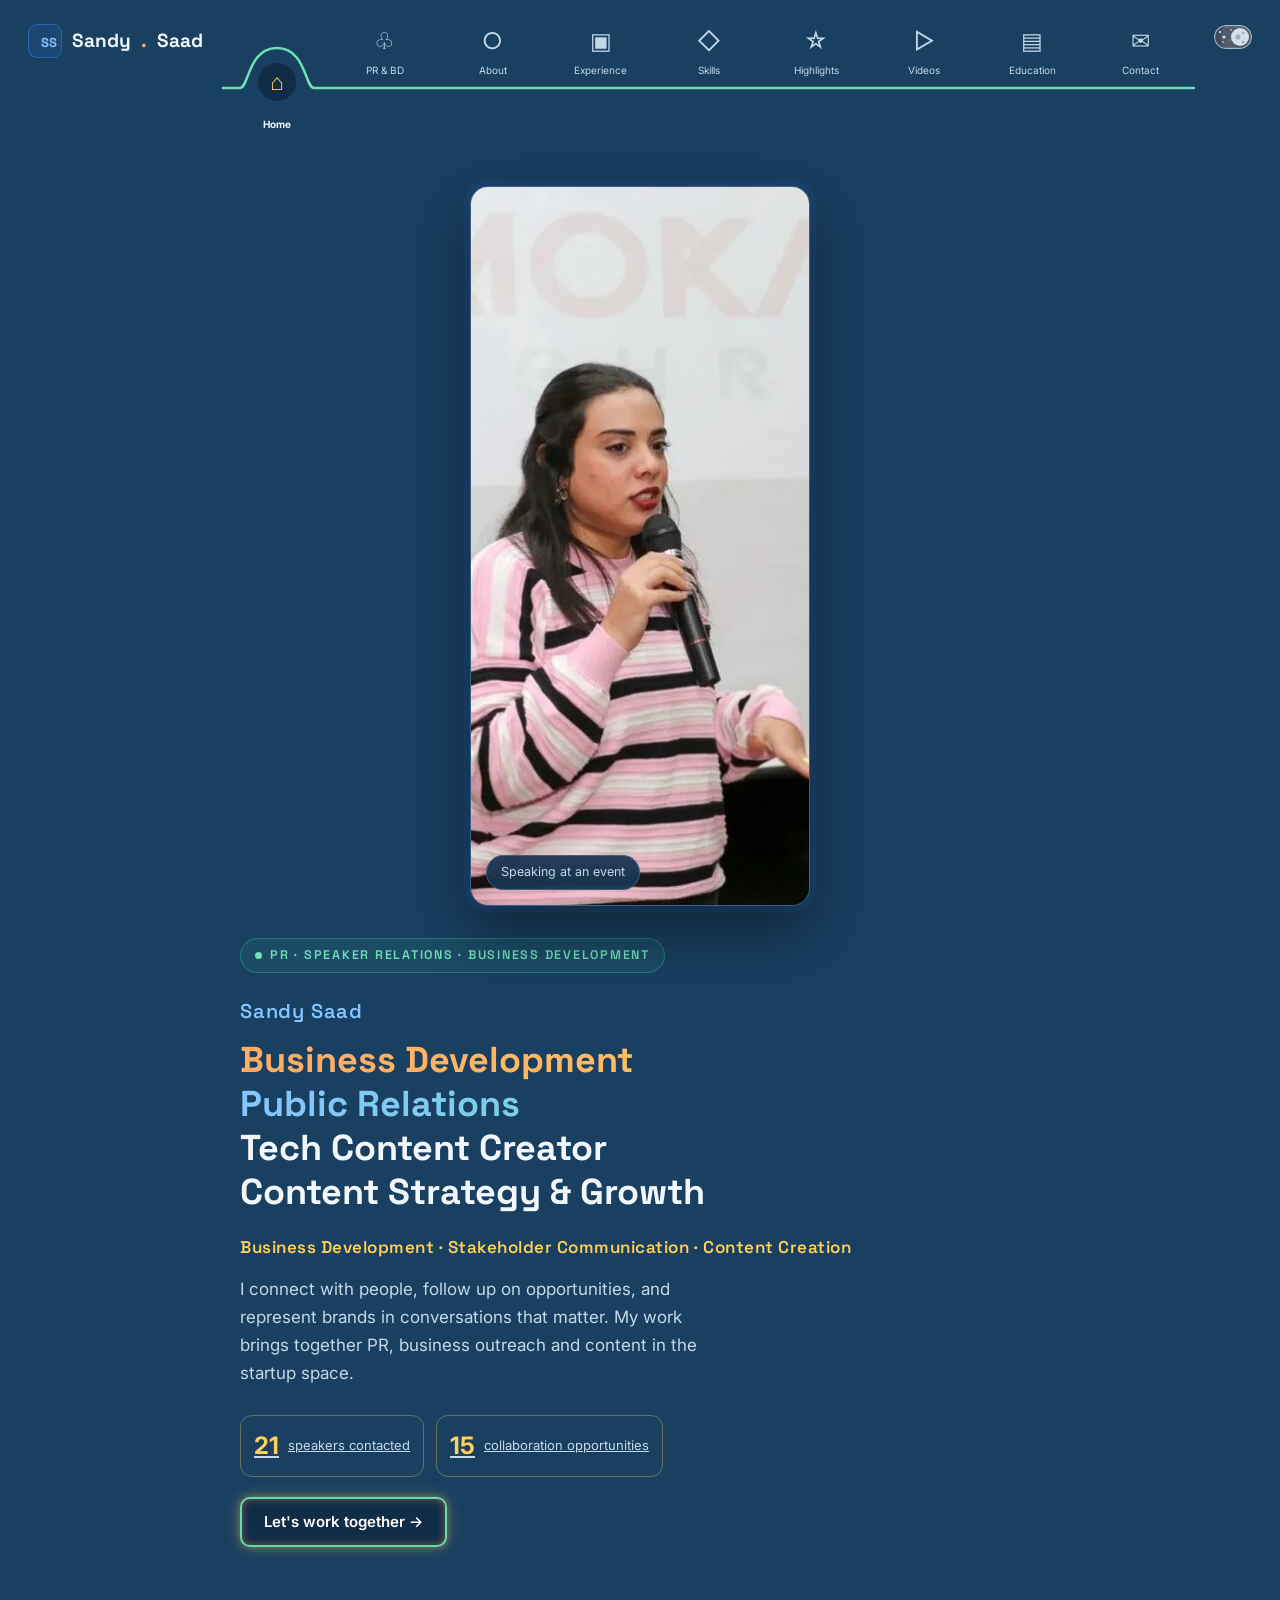
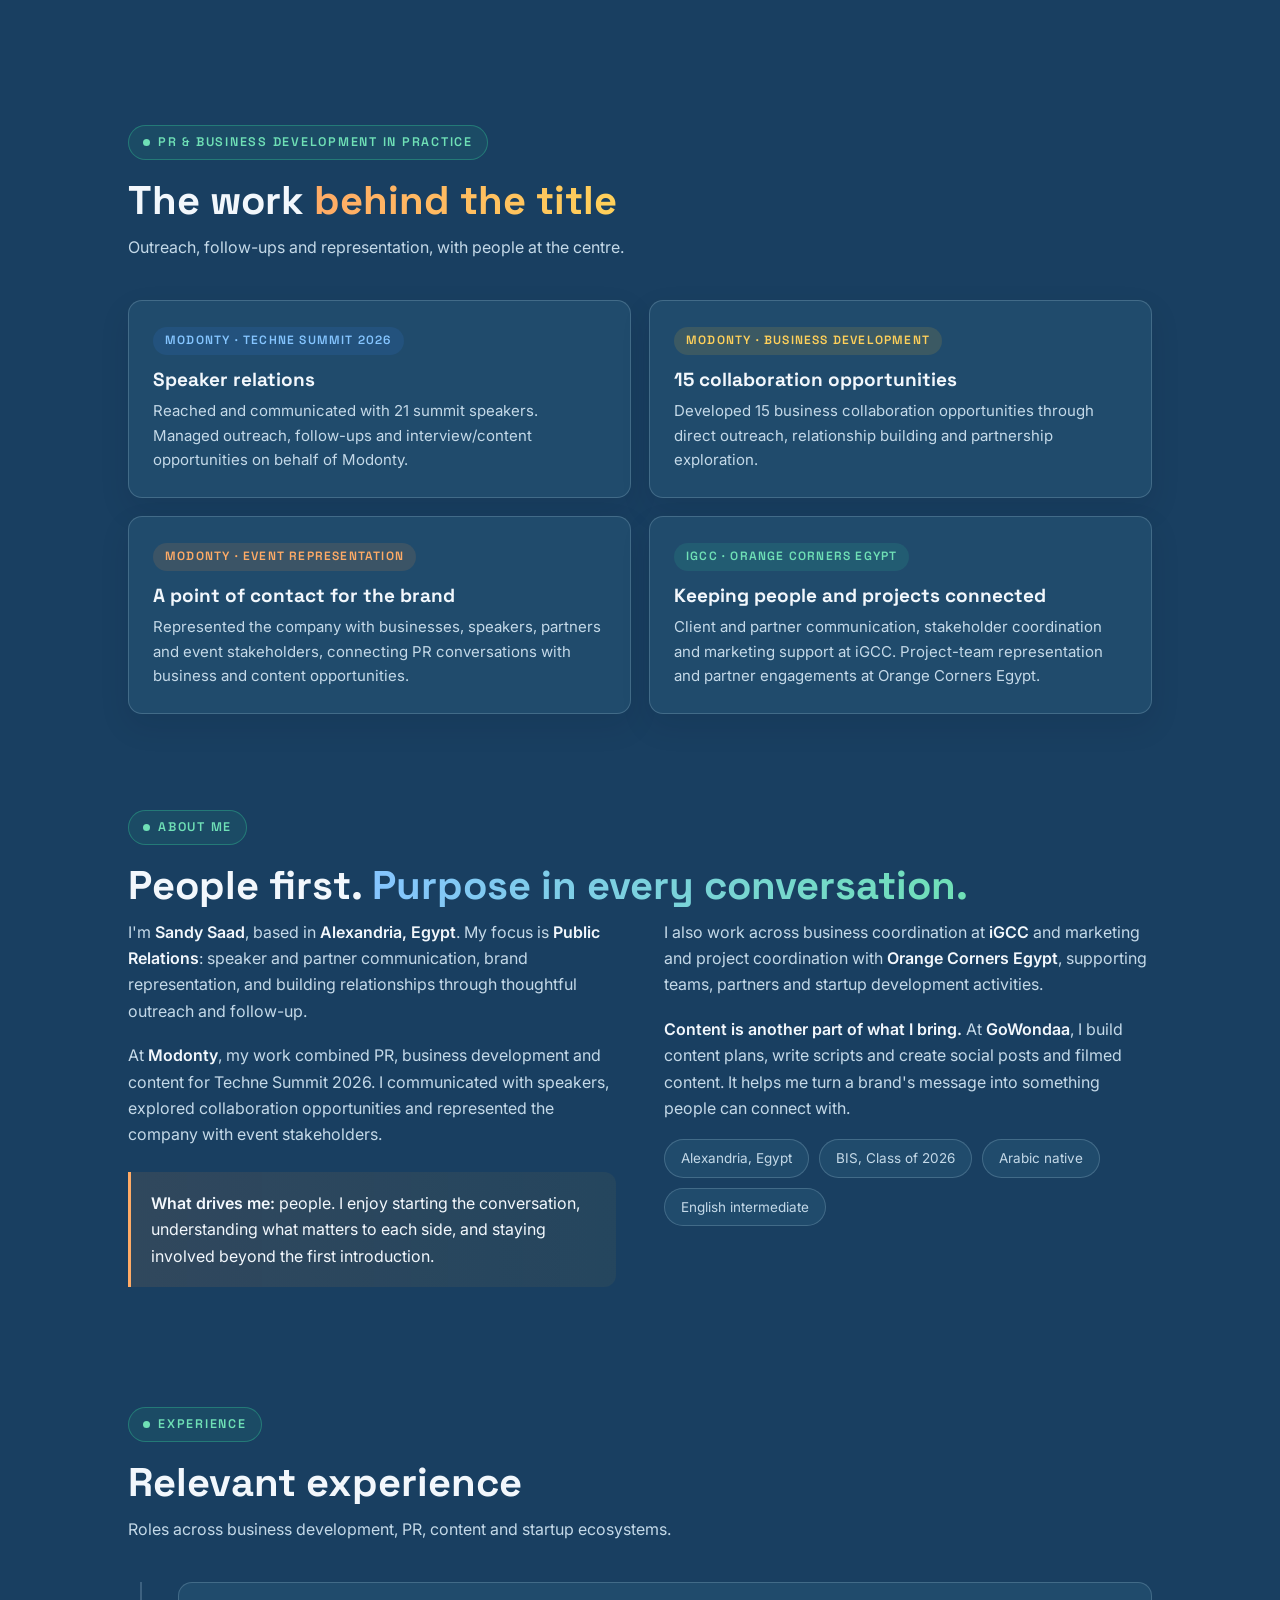
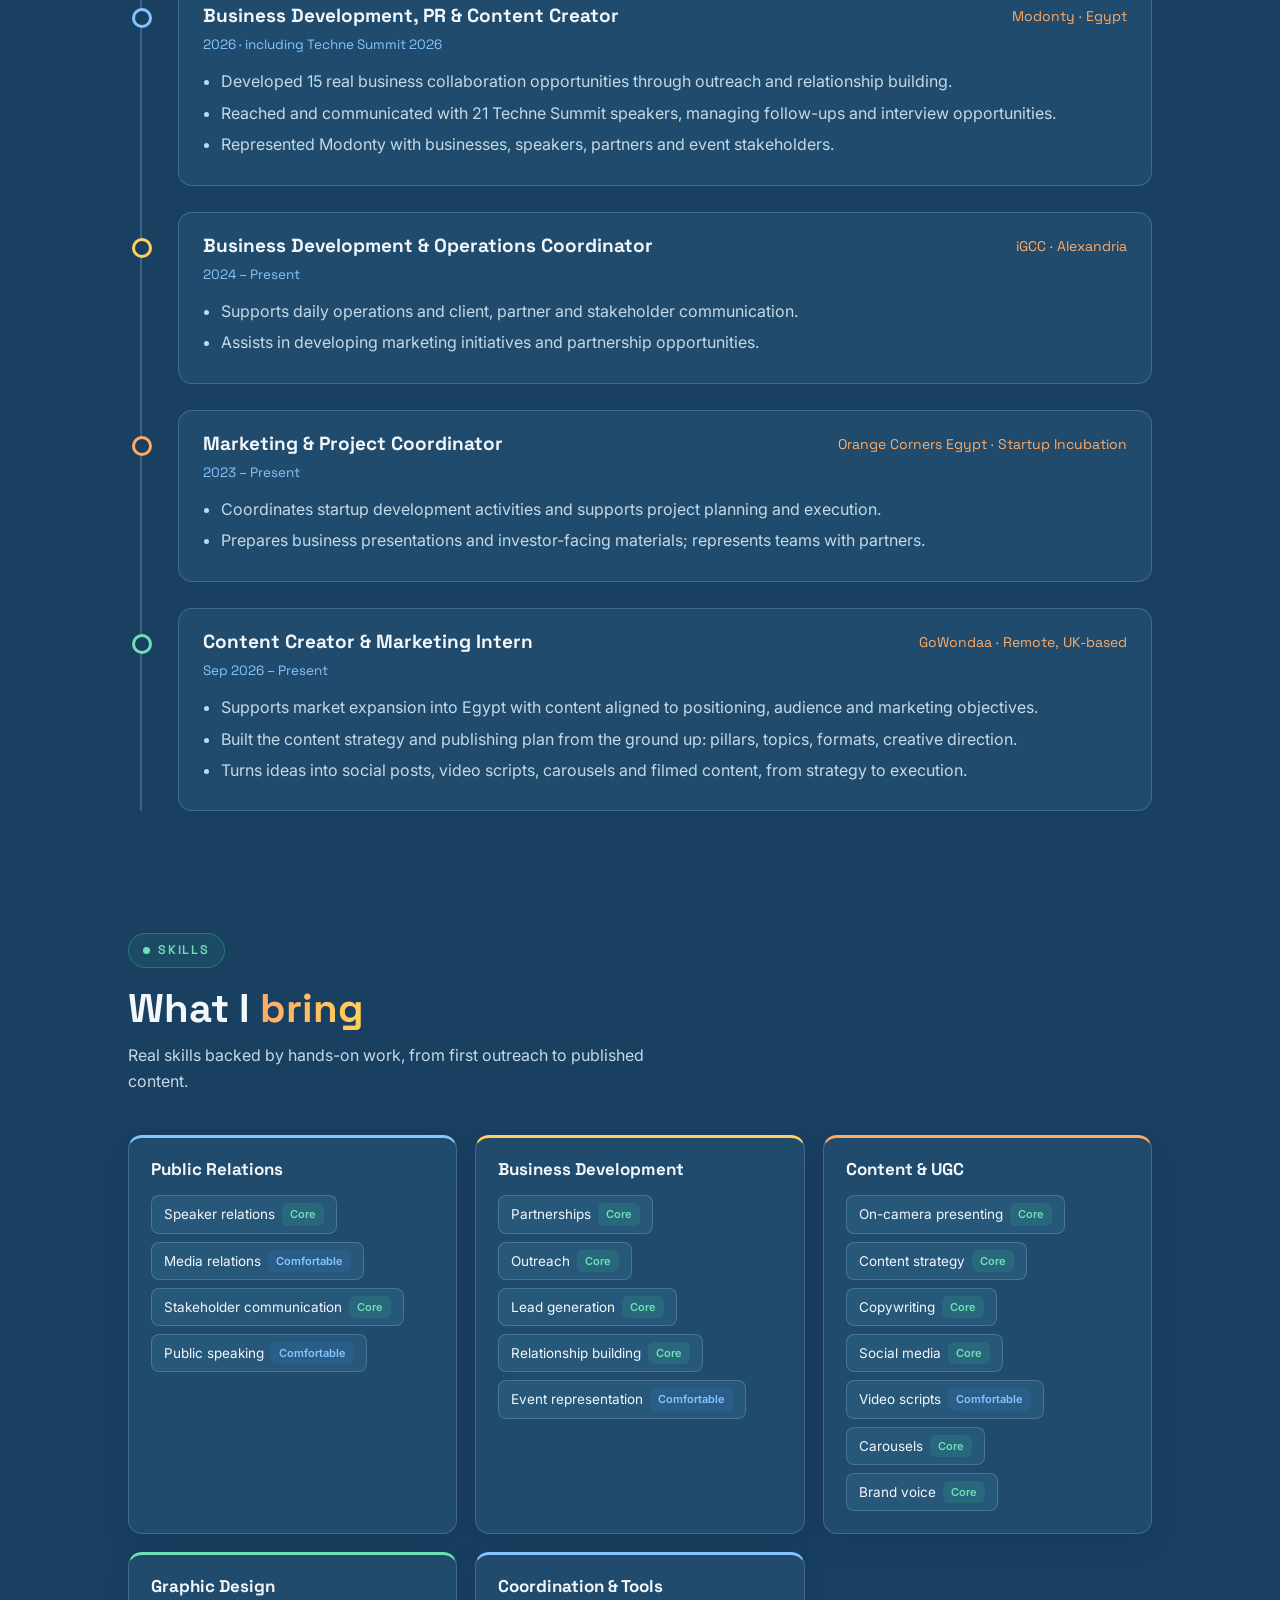
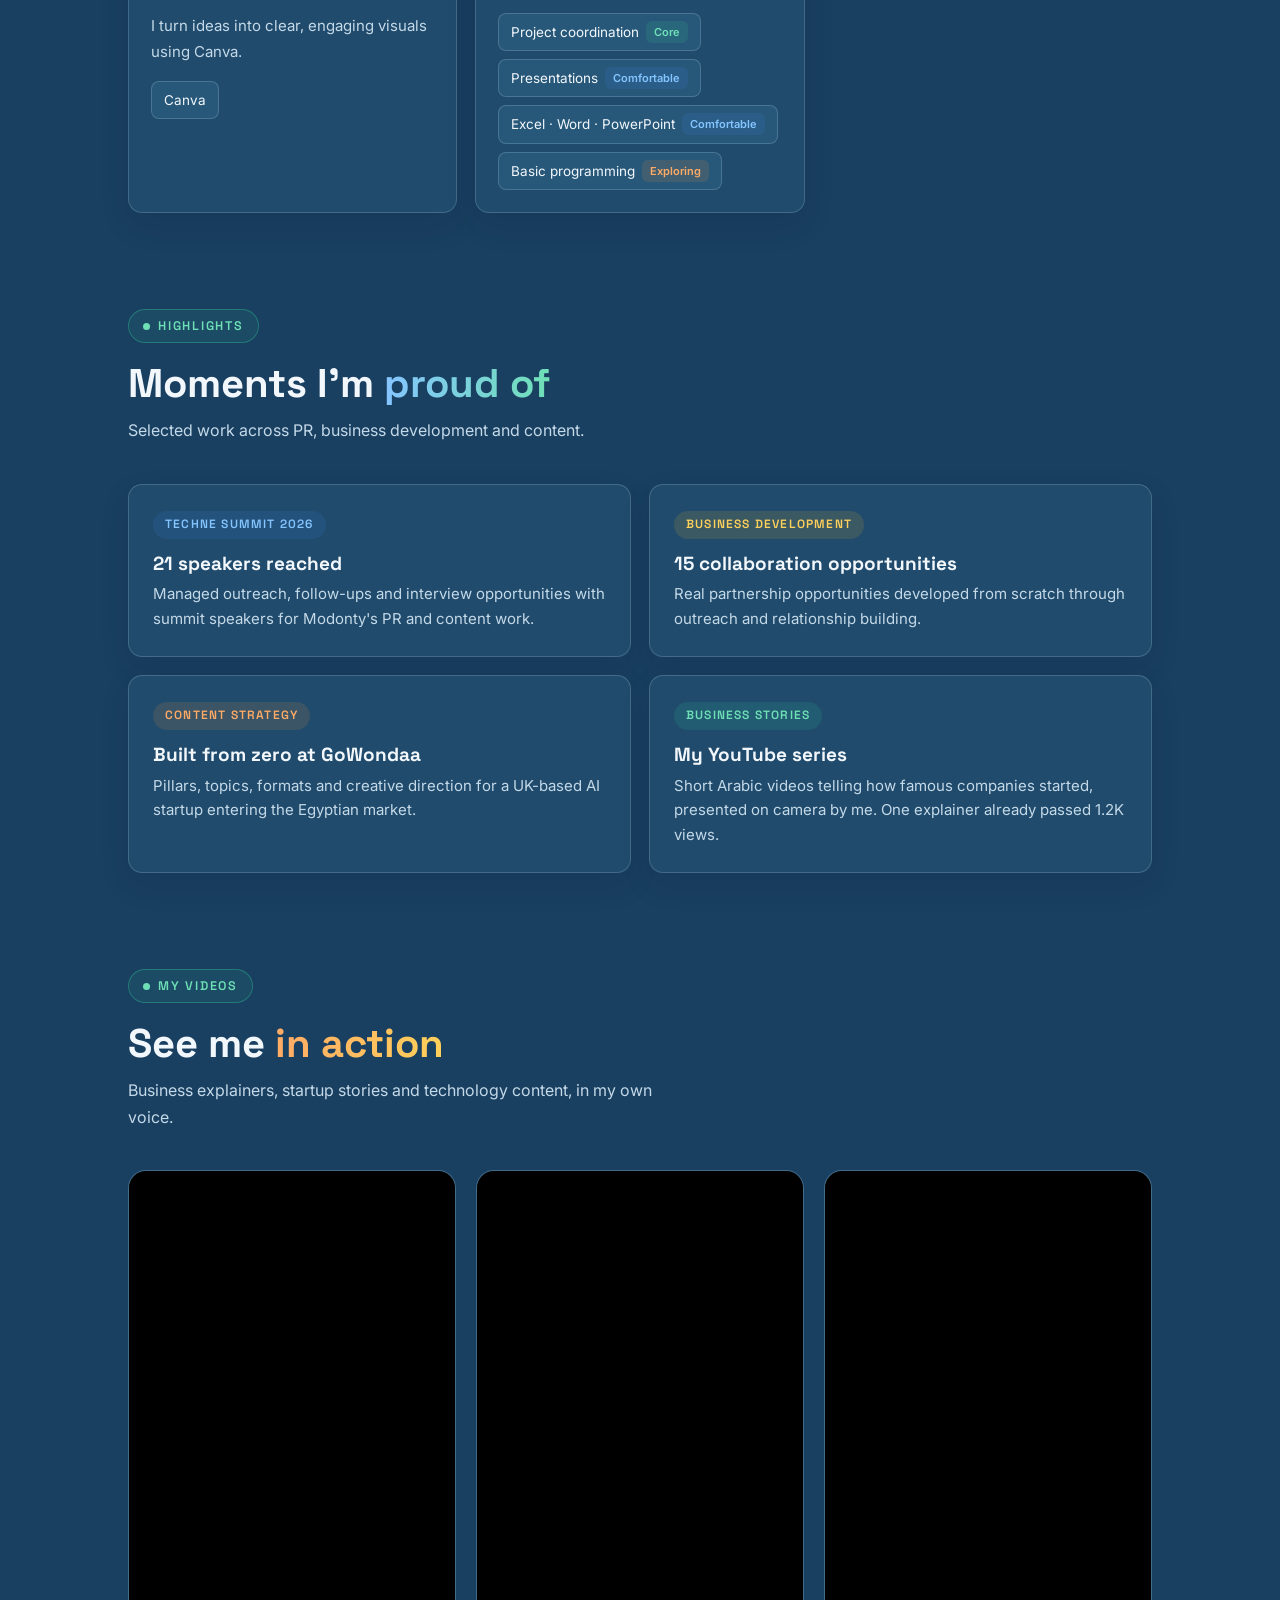
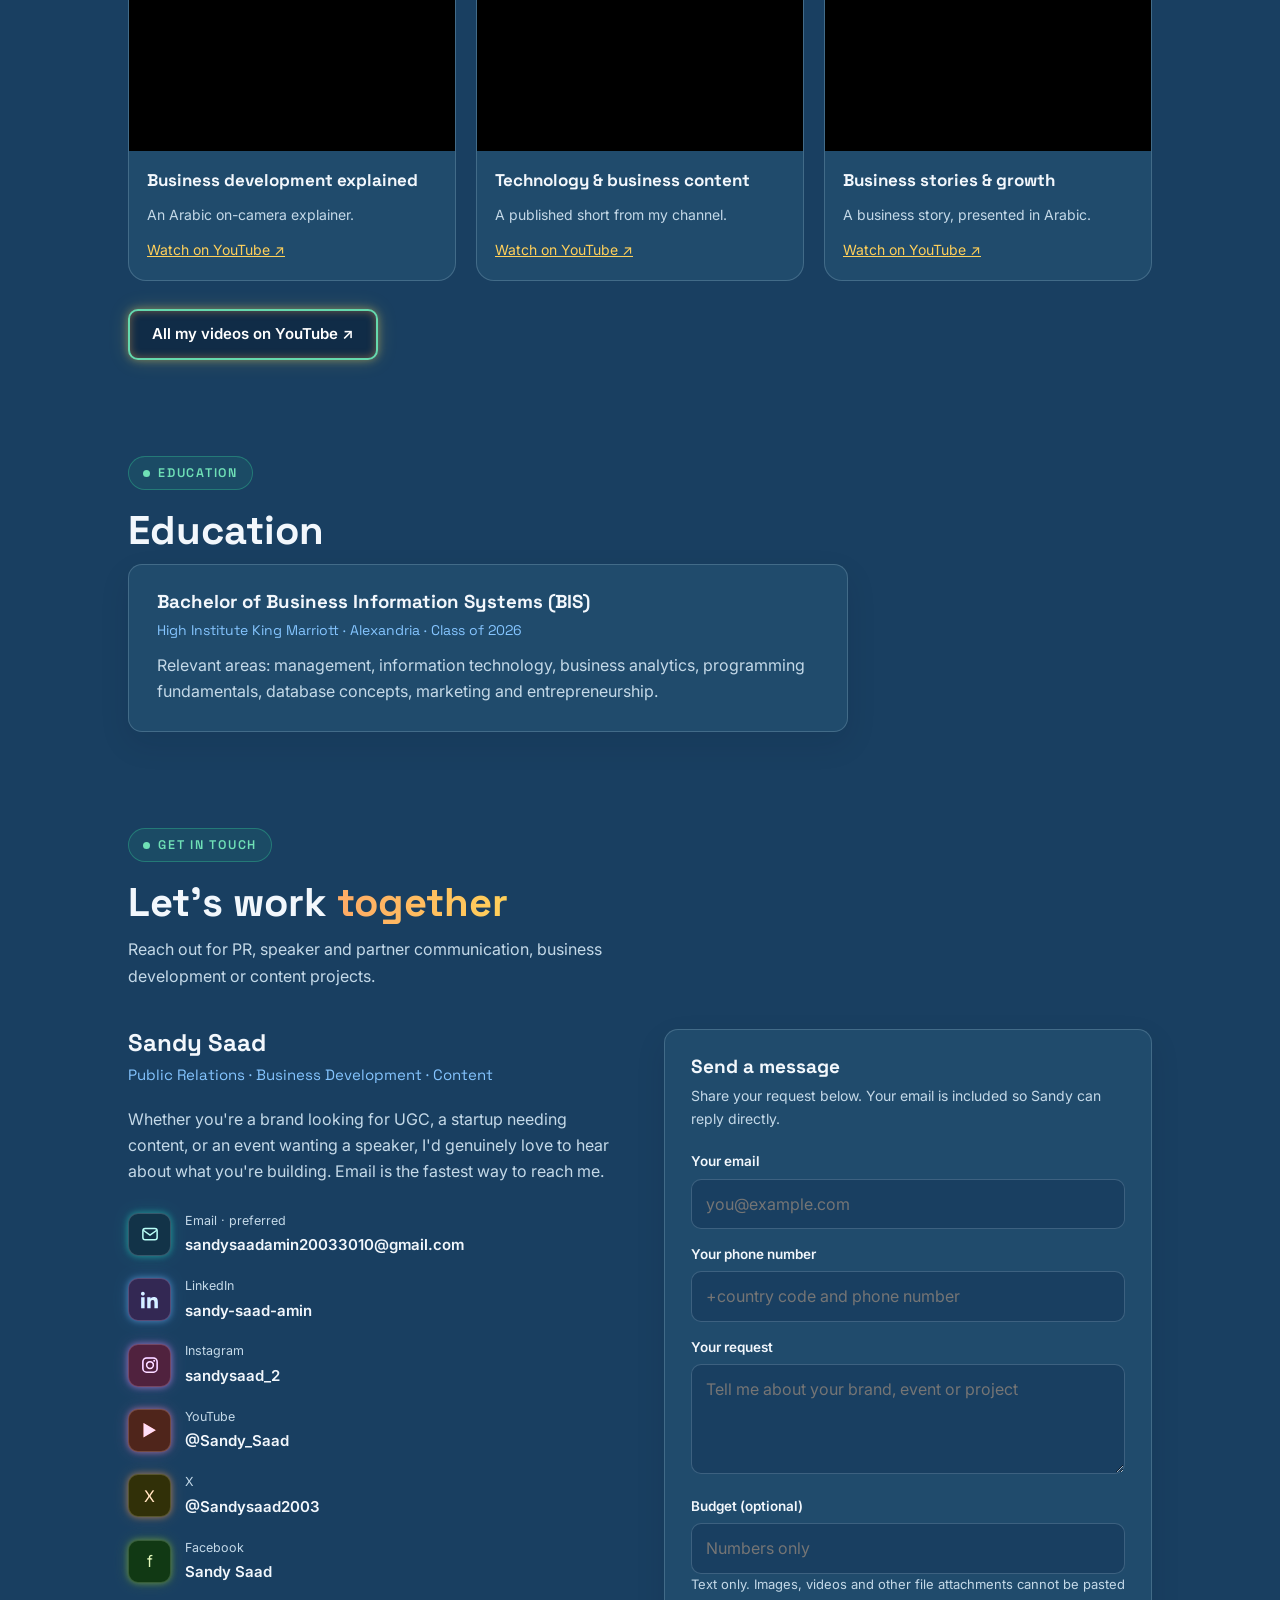
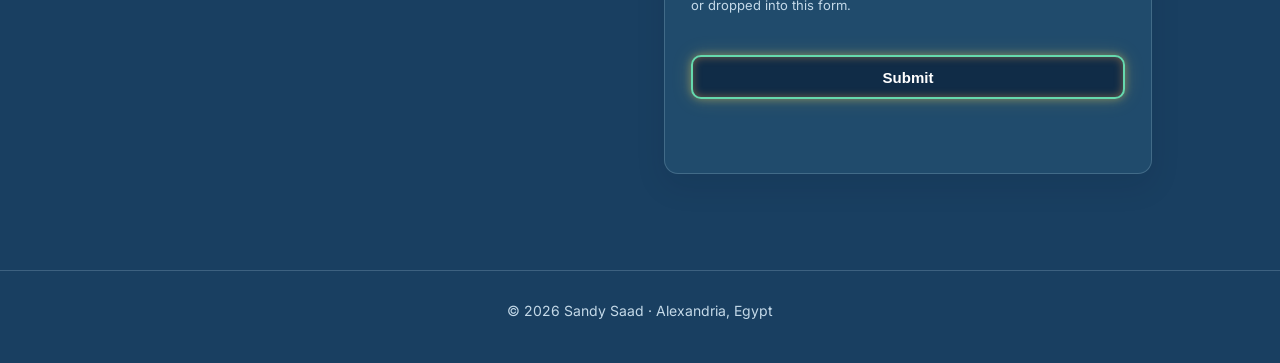
==== commit bc712828: "Promote approved preview: desktop nav, contact-only links, light theme, perf Updated the font link t" ====
--- a/index.html
+++ b/index.html
@@ -13,7 +13,7 @@
 <link href="data:image/svg+xml,%3Csvg xmlns='http://www.w3.org/2000/svg' viewBox='0 0 64 64'%3E%3Crect width='64' height='64' rx='14' fill='%230b1020'/%3E%3Crect x='2.5' y='2.5' width='59' height='59' rx='12' fill='none' stroke='%233b82f6' stroke-width='3'/%3E%3Ctext x='32' y='42' font-family='Arial' font-weight='bold' font-size='26' fill='%2334d399' text-anchor='middle'%3ESS%3C/text%3E%3C/svg%3E" rel="icon"/>
 <link href="https://fonts.googleapis.com" rel="preconnect"/>
 <link crossorigin="" href="https://fonts.gstatic.com" rel="preconnect"/>
-<link href="https://fonts.googleapis.com/css2?family=Space+Grotesk:wght@500;600;700&amp;family=Inter:wght@400;500;600&amp;display=swap" rel="stylesheet"/>
+<link href="https://fonts.googleapis.com/css2?family=Space+Grotesk:wght@500;600;700&amp;family=Inter:wght@400;500;600&amp;display=swap" rel="stylesheet" media="print" onload="this.media='all'"/><noscript><link href="https://fonts.googleapis.com/css2?family=Space+Grotesk:wght@500;600;700&amp;family=Inter:wght@400;500;600&amp;display=swap" rel="stylesheet"/></noscript>
 <style>
 :root {
   --bg: #163451;
@@ -365,6 +365,17 @@
 .hero-photo{flex:none;width:min(100%,340px);max-width:340px}
 .hero-text{flex:none;width:100%;max-width:800px}
 @media(max-width:700px){.hero{padding-top:28px;gap:28px}.hero-photo{width:min(100%,300px)}}
+
+/* Feedback round: desktop row, contact-only links, clearly light theme */
+@media(min-width:901px){.menu-toggle{display:none}}
+body.day{--bg:#fffdf8;--panel:#ffffff;--panel-2:#f6f1e4;--text:#1f2937;--text-2:#4b5563;--line:#e3dccb;--blue:#1d4ed8;--yellow:#946200;--orange:#c2410c;--green:#15803d}
+.day nav,.day nav.nav{background:#fffdf8}
+.day .grad-cool{color:#1d4ed8;-webkit-text-fill-color:#1d4ed8}.day .grad-warm{color:#c2410c;-webkit-text-fill-color:#c2410c}
+.day .pill{color:#15803d;background:#ecf8ef;border-color:#9fd6ad}.day .hero-proof a{border-color:#e3dccb!important}.day .hero-photo .tag{background:#fffdf8f0}.day .lvl{color:#15803d}.day .hl-card .tagline{color:#1d4ed8}.day .form-status.ok{color:#15803d}
+.day .site-drawer{box-shadow:-20px 0 70px #0002;border-left-color:#e3dccb}.day .site-drawer::backdrop{background:#2a2a2a55}.day .drawer-head{border-bottom-color:#e3dccb}.day .drawer-link .drawer-icon{color:#c2410c}.day .drawer-link:hover,.day .drawer-link[aria-current=page]{background:#fdf0d5}
+.day .header-curve path{stroke:#f2a900}.day .nav-item.active .icon{background:#fff3cf;color:#c2410c;box-shadow:0 0 0 1.5px #f2a900}.day .toggle{border-color:#e3dccb}
+.day .neon-ico{background:#fff4dc!important;color:#c2410c!important;border-color:#f2c14e;box-shadow:none;filter:none}.day .c-row:hover .neon-ico{box-shadow:0 0 0 3px #f2c14e55}
+@media(max-width:420px){.c-row .v{font-size:13.5px;overflow-wrap:anywhere}}
 </style>
 </head>
 <body>
@@ -372,11 +383,11 @@
 <a class="logo" href="#top"><span class="chip">SS</span>Sandy<span class="accent">.</span>Saad</a>
 
 
-<button aria-label="Switch to light theme" aria-pressed="false" class="toggle"><span class="stars">✦ · ✧</span><span class="clouds">☁</span><span class="orb"></span></button><div class="nav-shell"><svg class="header-curve" aria-hidden="true"><path/></svg><div class="demo-nav"><button aria-current="page" aria-label="Home" class="nav-item active" data-target="top" type="button"><span class="icon">⌂</span><span class="name">Home</span></button><button aria-label="PR &amp; BD" class="nav-item" data-target="pr-work" type="button"><span class="icon">♧</span><span class="name">PR &amp; BD</span></button><button aria-label="About" class="nav-item" data-target="about" type="button"><span class="icon">○</span><span class="name">About</span></button><button aria-label="Experience" class="nav-item" data-target="experience" type="button"><span class="icon">▣</span><span class="name">Experience</span></button><button aria-label="Skills" class="nav-item" data-target="skills" type="button"><span class="icon">◇</span><span class="name">Skills</span></button><button aria-label="Highlights" class="nav-item" data-target="highlights" type="button"><span class="icon">☆</span><span class="name">Highlights</span></button><button aria-label="Videos" class="nav-item" data-target="videos" type="button"><span class="icon">▷</span><span class="name">Videos</span></button><button aria-label="Education" class="nav-item" data-target="education" type="button"><span class="icon">▤</span><span class="name">Education</span></button><button aria-label="Contact" class="nav-item" data-target="contact" type="button"><span class="icon">✉</span><span class="name">Contact</span></button><a aria-label="Email me" class="nav-item" href="mailto:sandysaadamin20033010@gmail.com"><span class="icon">↗</span><span class="name">Email me</span></a></div></div><button class="menu-toggle" type="button" aria-label="Open all sections" aria-haspopup="dialog" aria-controls="site-drawer" aria-expanded="false"><span aria-hidden="true">☰</span></button></nav><dialog class="site-drawer" id="site-drawer" aria-labelledby="drawer-title"><div class="drawer-head"><div><div class="drawer-title" id="drawer-title">Explore my portfolio</div><div class="drawer-subtitle">Sandy Saad</div></div><button class="drawer-close" type="button" aria-label="Close menu">×</button></div><div class="drawer-links"><button type="button" class="drawer-link" data-section="top"><span class="drawer-icon" aria-hidden="true">⌂</span>Home</button><button type="button" class="drawer-link" data-section="pr-work"><span class="drawer-icon" aria-hidden="true">♧</span>PR & Business Development</button><button type="button" class="drawer-link" data-section="about"><span class="drawer-icon" aria-hidden="true">○</span>About me</button><button type="button" class="drawer-link" data-section="experience"><span class="drawer-icon" aria-hidden="true">▣</span>Experience</button><button type="button" class="drawer-link" data-section="skills"><span class="drawer-icon" aria-hidden="true">◇</span>Skills</button><button type="button" class="drawer-link" data-section="highlights"><span class="drawer-icon" aria-hidden="true">☆</span>Highlights</button><button type="button" class="drawer-link" data-section="videos"><span class="drawer-icon" aria-hidden="true">▷</span>Videos</button><button type="button" class="drawer-link" data-section="education"><span class="drawer-icon" aria-hidden="true">▤</span>Education</button><button type="button" class="drawer-link" data-section="contact"><span class="drawer-icon" aria-hidden="true">✉</span>Contact</button></div><div class="drawer-caption">Connect with me</div><div class="drawer-socials"><a href="mailto:sandysaadamin20033010@gmail.com">Email me ↗</a><a href="https://www.linkedin.com/in/sandy-saad-amin" target="_blank" rel="noopener noreferrer">LinkedIn ↗</a><a href="https://www.instagram.com/sandysaad_2/" target="_blank" rel="noopener noreferrer">Instagram ↗</a><a href="https://www.youtube.com/@Sandy_Saad/shorts" target="_blank" rel="noopener noreferrer">YouTube ↗</a><a href="https://x.com/Sandysaad2003" target="_blank" rel="noopener noreferrer">X ↗</a><a href="https://www.facebook.com/sandy.saad.839592/" target="_blank" rel="noopener noreferrer">Facebook ↗</a></div></dialog>
+<button aria-label="Switch to light theme" aria-pressed="false" class="toggle"><span class="stars">✦ · ✧</span><span class="clouds">☁</span><span class="orb"></span></button><div class="nav-shell"><svg class="header-curve" aria-hidden="true"><path/></svg><div class="demo-nav"><button aria-current="page" aria-label="Home" class="nav-item active" data-target="top" type="button"><span class="icon">⌂</span><span class="name">Home</span></button><button aria-label="PR &amp; BD" class="nav-item" data-target="pr-work" type="button"><span class="icon">♧</span><span class="name">PR &amp; BD</span></button><button aria-label="About" class="nav-item" data-target="about" type="button"><span class="icon">○</span><span class="name">About</span></button><button aria-label="Experience" class="nav-item" data-target="experience" type="button"><span class="icon">▣</span><span class="name">Experience</span></button><button aria-label="Skills" class="nav-item" data-target="skills" type="button"><span class="icon">◇</span><span class="name">Skills</span></button><button aria-label="Highlights" class="nav-item" data-target="highlights" type="button"><span class="icon">☆</span><span class="name">Highlights</span></button><button aria-label="Videos" class="nav-item" data-target="videos" type="button"><span class="icon">▷</span><span class="name">Videos</span></button><button aria-label="Education" class="nav-item" data-target="education" type="button"><span class="icon">▤</span><span class="name">Education</span></button><button aria-label="Contact" class="nav-item" data-target="contact" type="button"><span class="icon">✉</span><span class="name">Contact</span></button></div></div><button class="menu-toggle" type="button" aria-label="Open all sections" aria-haspopup="dialog" aria-controls="site-drawer" aria-expanded="false"><span aria-hidden="true">☰</span></button></nav><dialog class="site-drawer" id="site-drawer" aria-labelledby="drawer-title"><div class="drawer-head"><div><div class="drawer-title" id="drawer-title">Explore my portfolio</div><div class="drawer-subtitle">Sandy Saad</div></div><button class="drawer-close" type="button" aria-label="Close menu">×</button></div><div class="drawer-links"><button type="button" class="drawer-link" data-section="top"><span class="drawer-icon" aria-hidden="true">⌂</span>Home</button><button type="button" class="drawer-link" data-section="pr-work"><span class="drawer-icon" aria-hidden="true">♧</span>PR & Business Development</button><button type="button" class="drawer-link" data-section="about"><span class="drawer-icon" aria-hidden="true">○</span>About me</button><button type="button" class="drawer-link" data-section="experience"><span class="drawer-icon" aria-hidden="true">▣</span>Experience</button><button type="button" class="drawer-link" data-section="skills"><span class="drawer-icon" aria-hidden="true">◇</span>Skills</button><button type="button" class="drawer-link" data-section="highlights"><span class="drawer-icon" aria-hidden="true">☆</span>Highlights</button><button type="button" class="drawer-link" data-section="videos"><span class="drawer-icon" aria-hidden="true">▷</span>Videos</button><button type="button" class="drawer-link" data-section="education"><span class="drawer-icon" aria-hidden="true">▤</span>Education</button><button type="button" class="drawer-link" data-section="contact"><span class="drawer-icon" aria-hidden="true">✉</span>Contact</button></div></dialog>
 <div class="wrap" id="top">
 <header class="hero">
 <div class="hero-photo">
-<img alt="Sandy Saad speaking into a microphone at an event" src="sandy.jpg"/>
+<img alt="Sandy Saad speaking into a microphone at an event" src="sandy.jpg" width="576" height="720" fetchpriority="high" decoding="async"/>
 <span class="tag">Speaking at an event</span>
 </div>
 <div class="hero-text">
@@ -387,12 +398,6 @@
 <p class="quote">I connect with people, follow up on opportunities, and represent brands in conversations that matter. My work brings together PR, business outreach and content in the startup space.</p><div class="hero-proof"><a href="#pr-work"><strong>21</strong> speakers contacted</a><a href="#pr-work"><strong>15</strong> collaboration opportunities</a></div>
 <div class="cta">
 <a class="btn btn-grad" href="#contact">Let's work together →</a>
-<a class="btn btn-ghost" href="https://www.linkedin.com/in/sandy-saad-amin">LinkedIn</a>
-</div>
-<div class="socials">
-<a aria-label="LinkedIn" href="https://www.linkedin.com/in/sandy-saad-amin"><svg fill="currentColor" height="18" viewbox="0 0 24 24" width="18"><path d="M4.98 3.5C4.98 4.88 3.87 6 2.5 6S0 4.88 0 3.5 1.12 1 2.5 1s2.48 1.12 2.48 2.5zM.24 8.31h4.52V23H.24V8.31zM8.34 8.31h4.33v2h.06c.6-1.14 2.08-2.34 4.28-2.34 4.58 0 5.42 3.01 5.42 6.93V23h-4.52v-7.17c0-1.71-.03-3.91-2.38-3.91-2.39 0-2.75 1.86-2.75 3.79V23H8.34V8.31z"></path></svg></a>
-<a aria-label="Instagram" href="https://www.instagram.com/sandysaad_2/"><svg fill="none" height="18" stroke="currentColor" stroke-width="2" viewbox="0 0 24 24" width="18"><rect height="19" rx="5" width="19" x="2.5" y="2.5"></rect><circle cx="12" cy="12" r="4.5"></circle><circle cx="17.6" cy="6.4" fill="currentColor" r="1.3" stroke="none"></circle></svg></a>
-<a aria-label="Email" href="mailto:sandysaadamin20033010@gmail.com"><svg fill="none" height="18" stroke="currentColor" stroke-width="2" viewbox="0 0 24 24" width="18"><rect height="15" rx="3" width="19" x="2.5" y="4.5"></rect><path d="M3 7l9 6.5L21 7"></path></svg></a>
 </div>
 </div>
 </header>
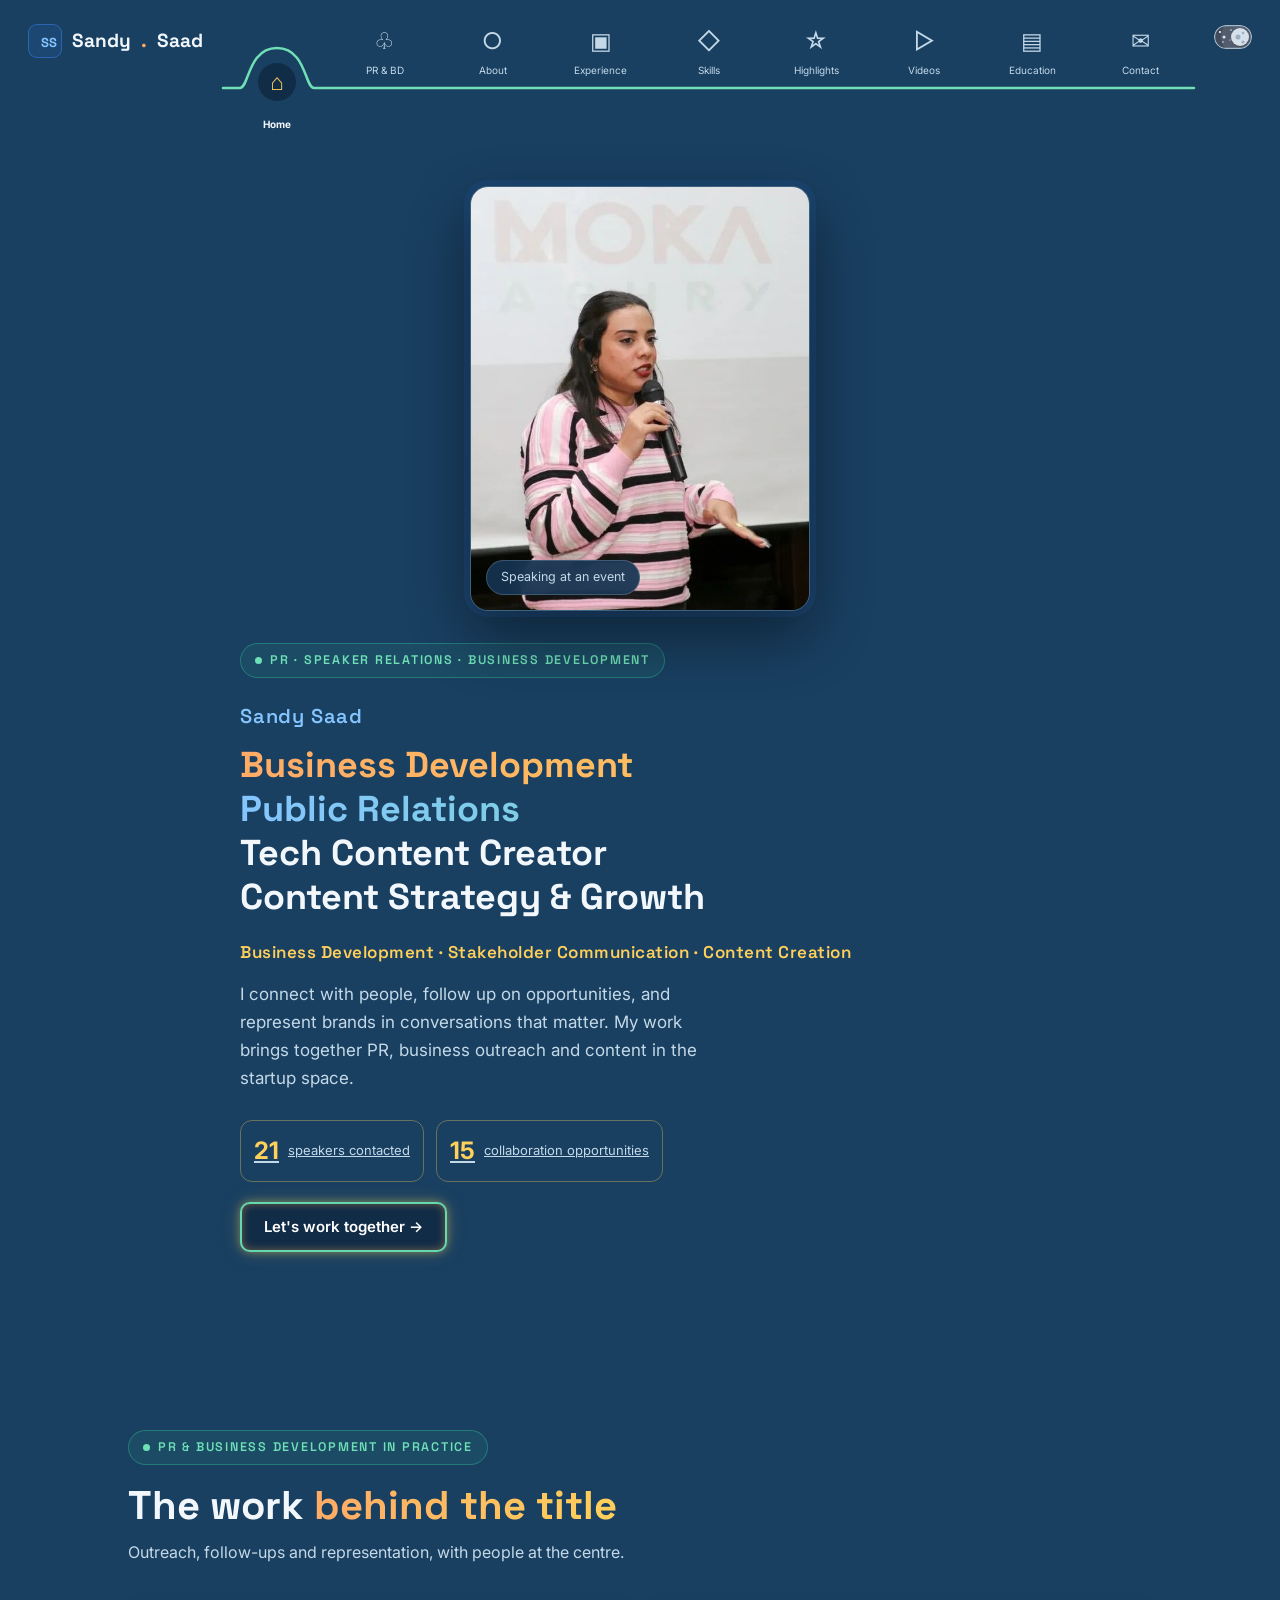
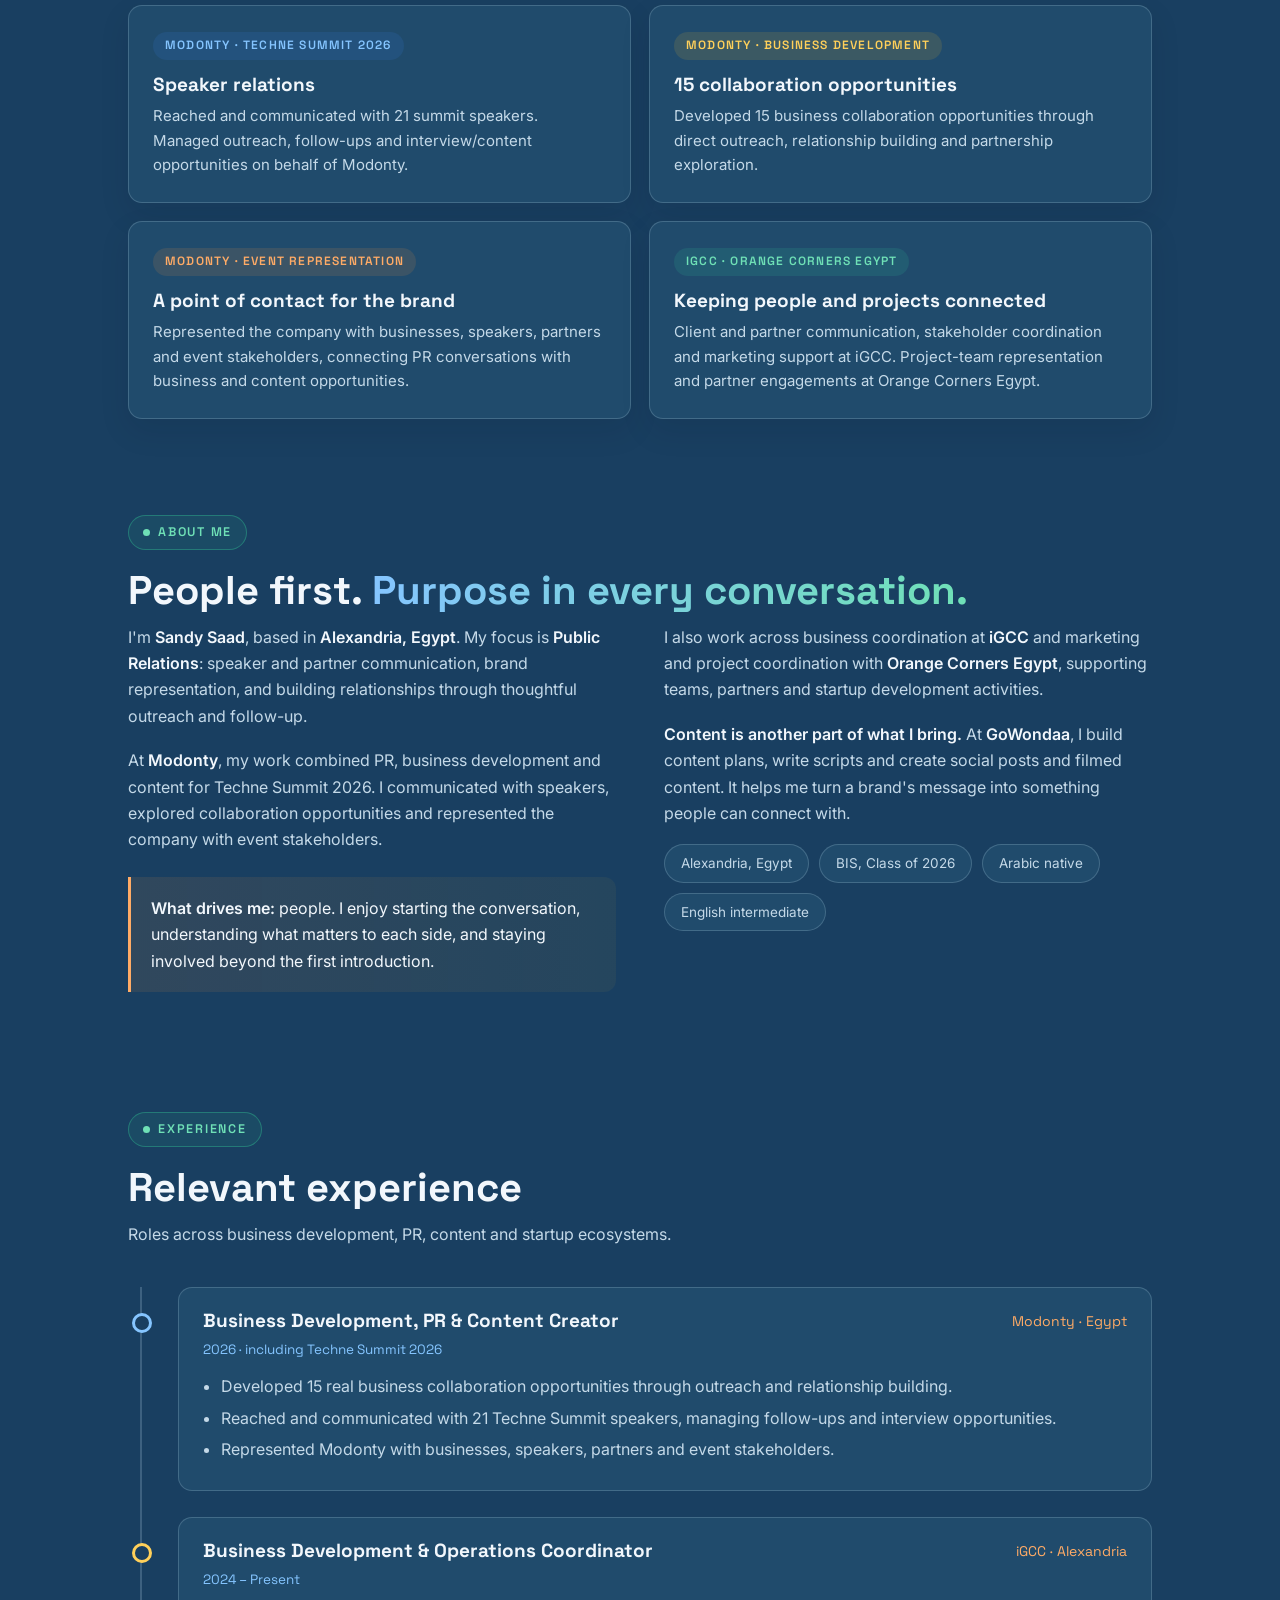
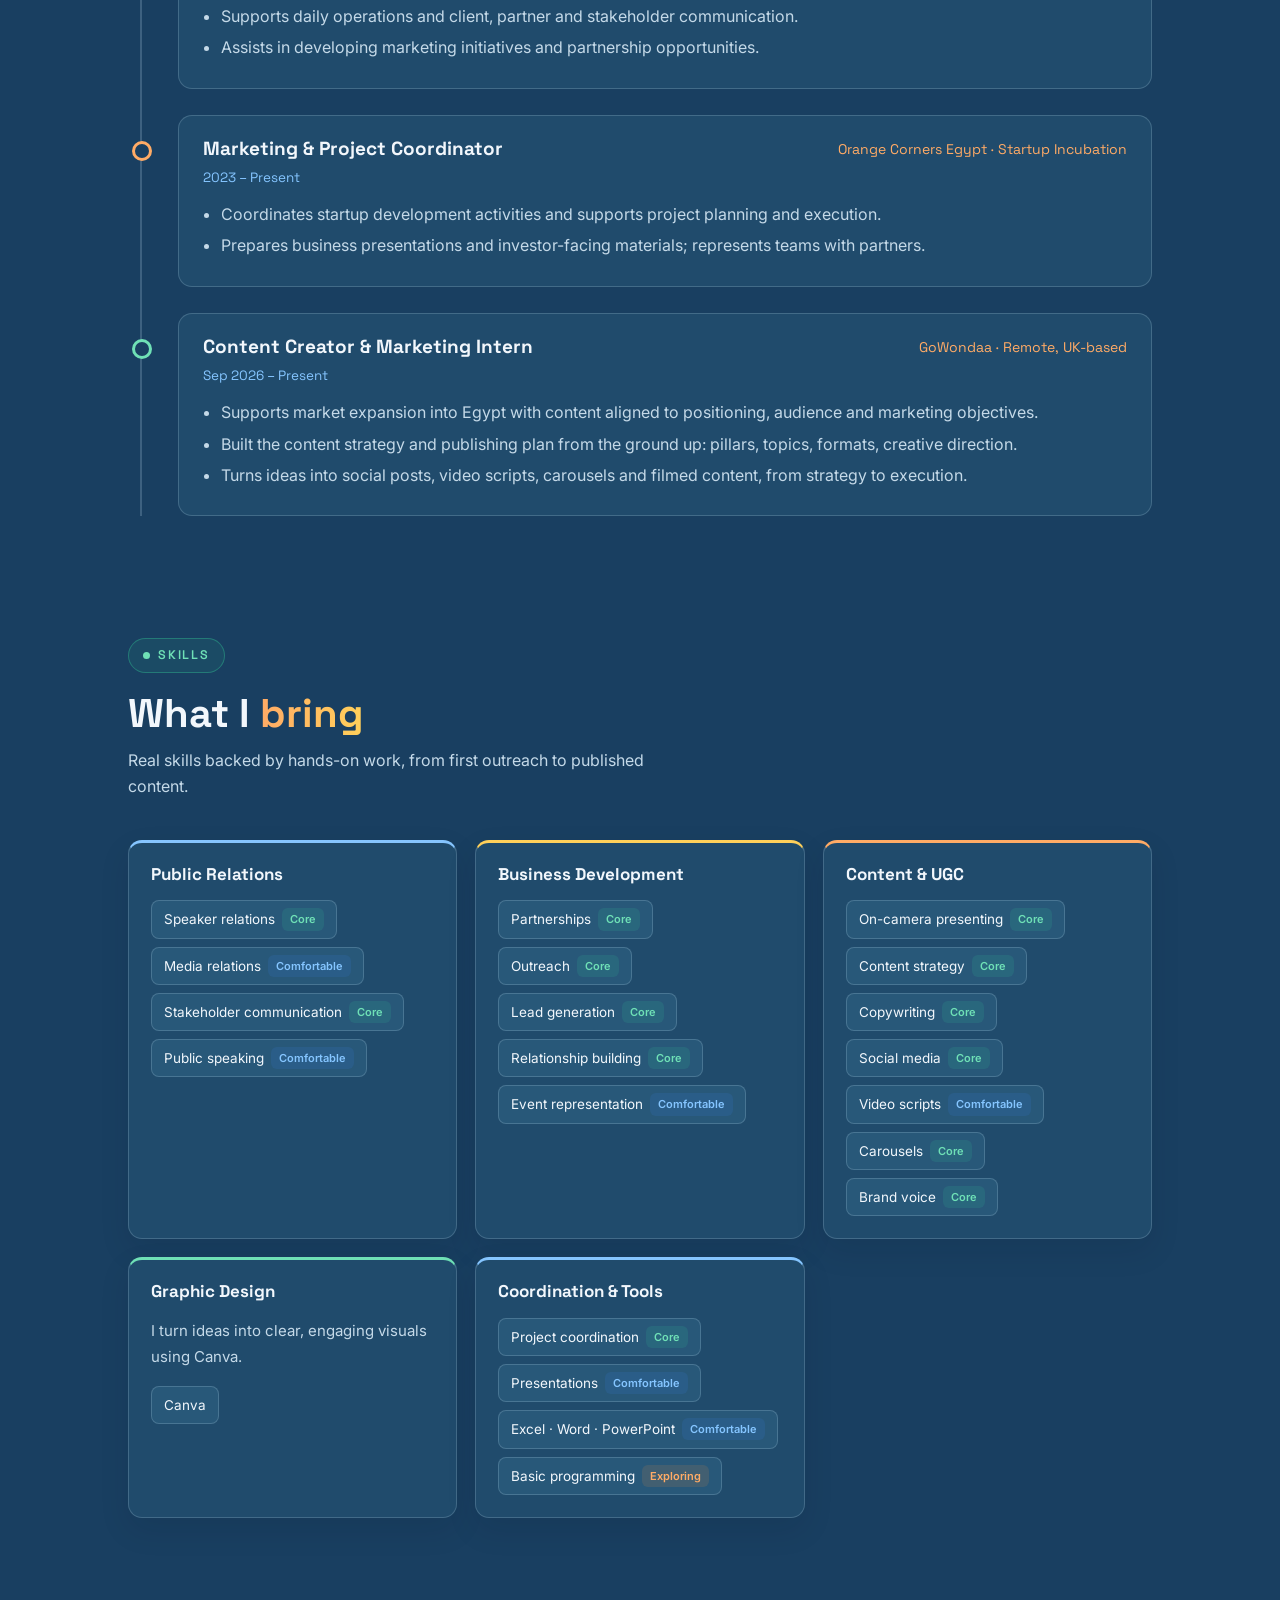
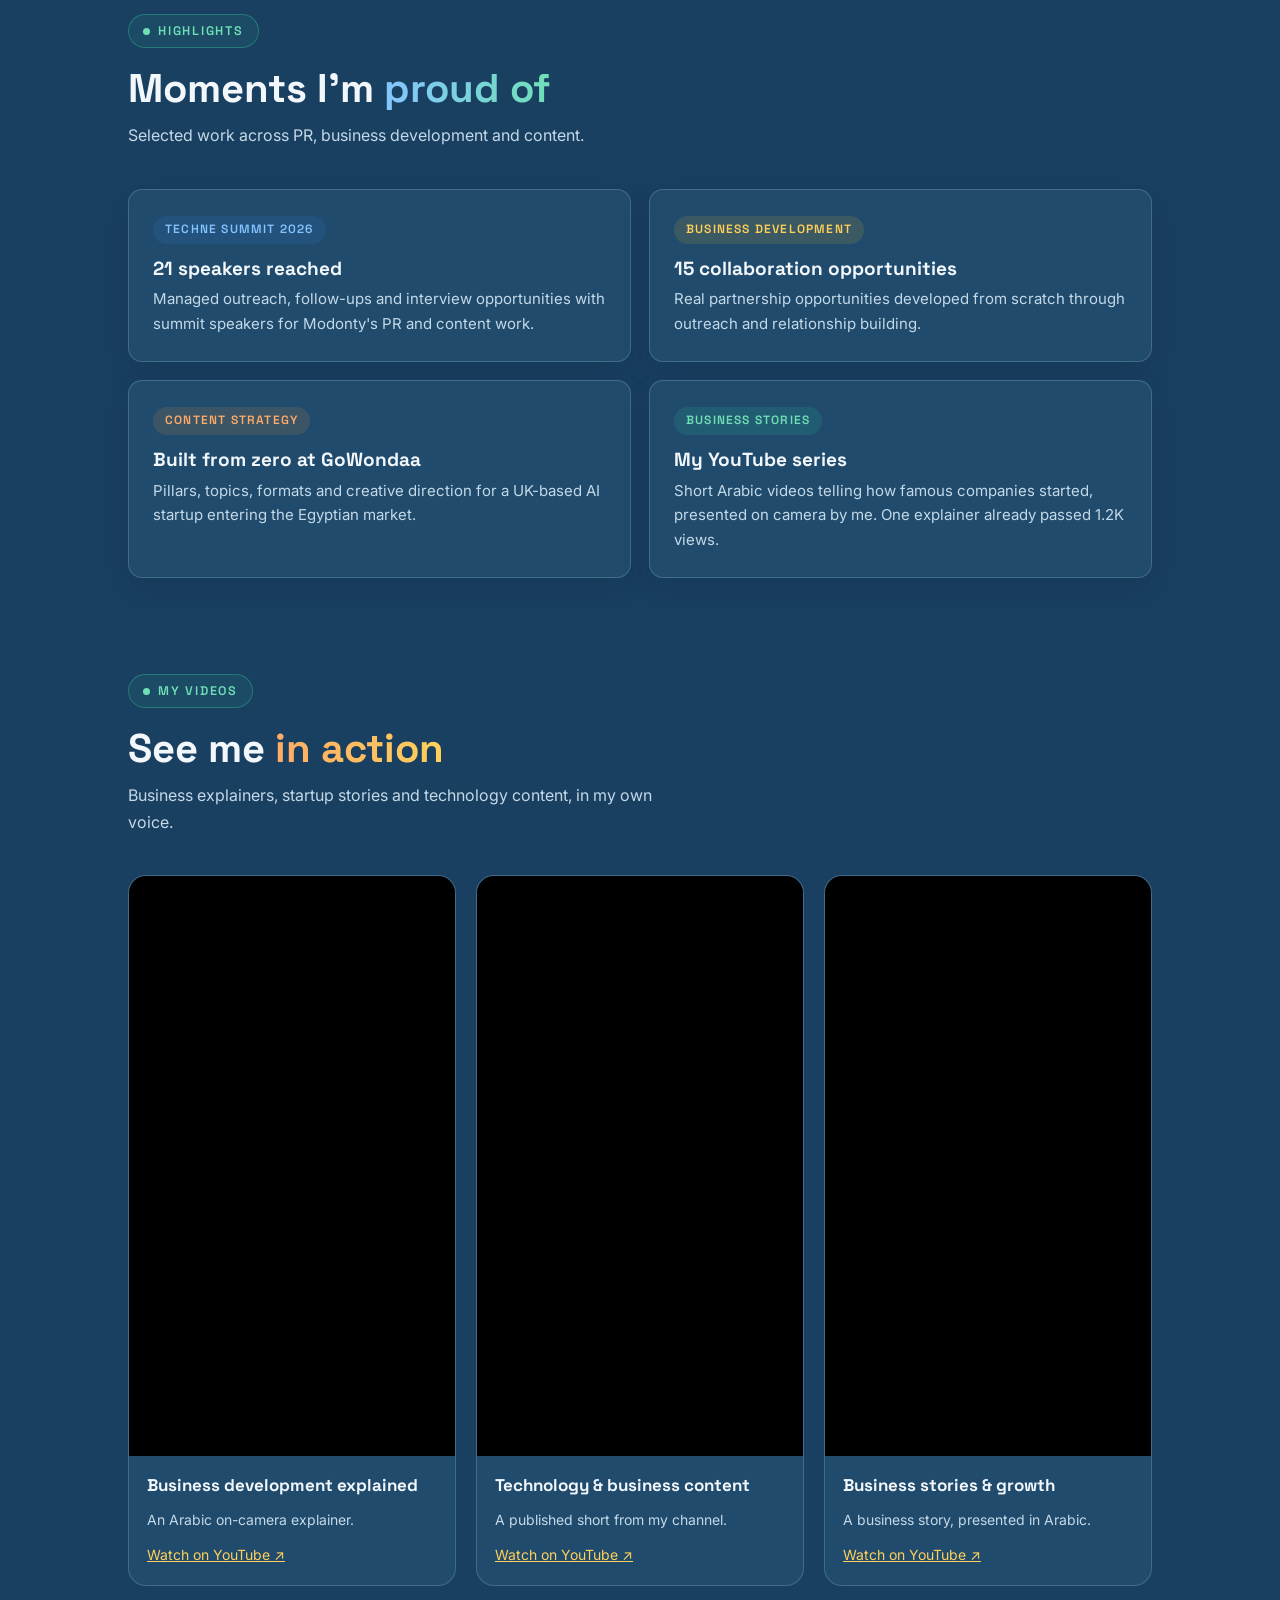
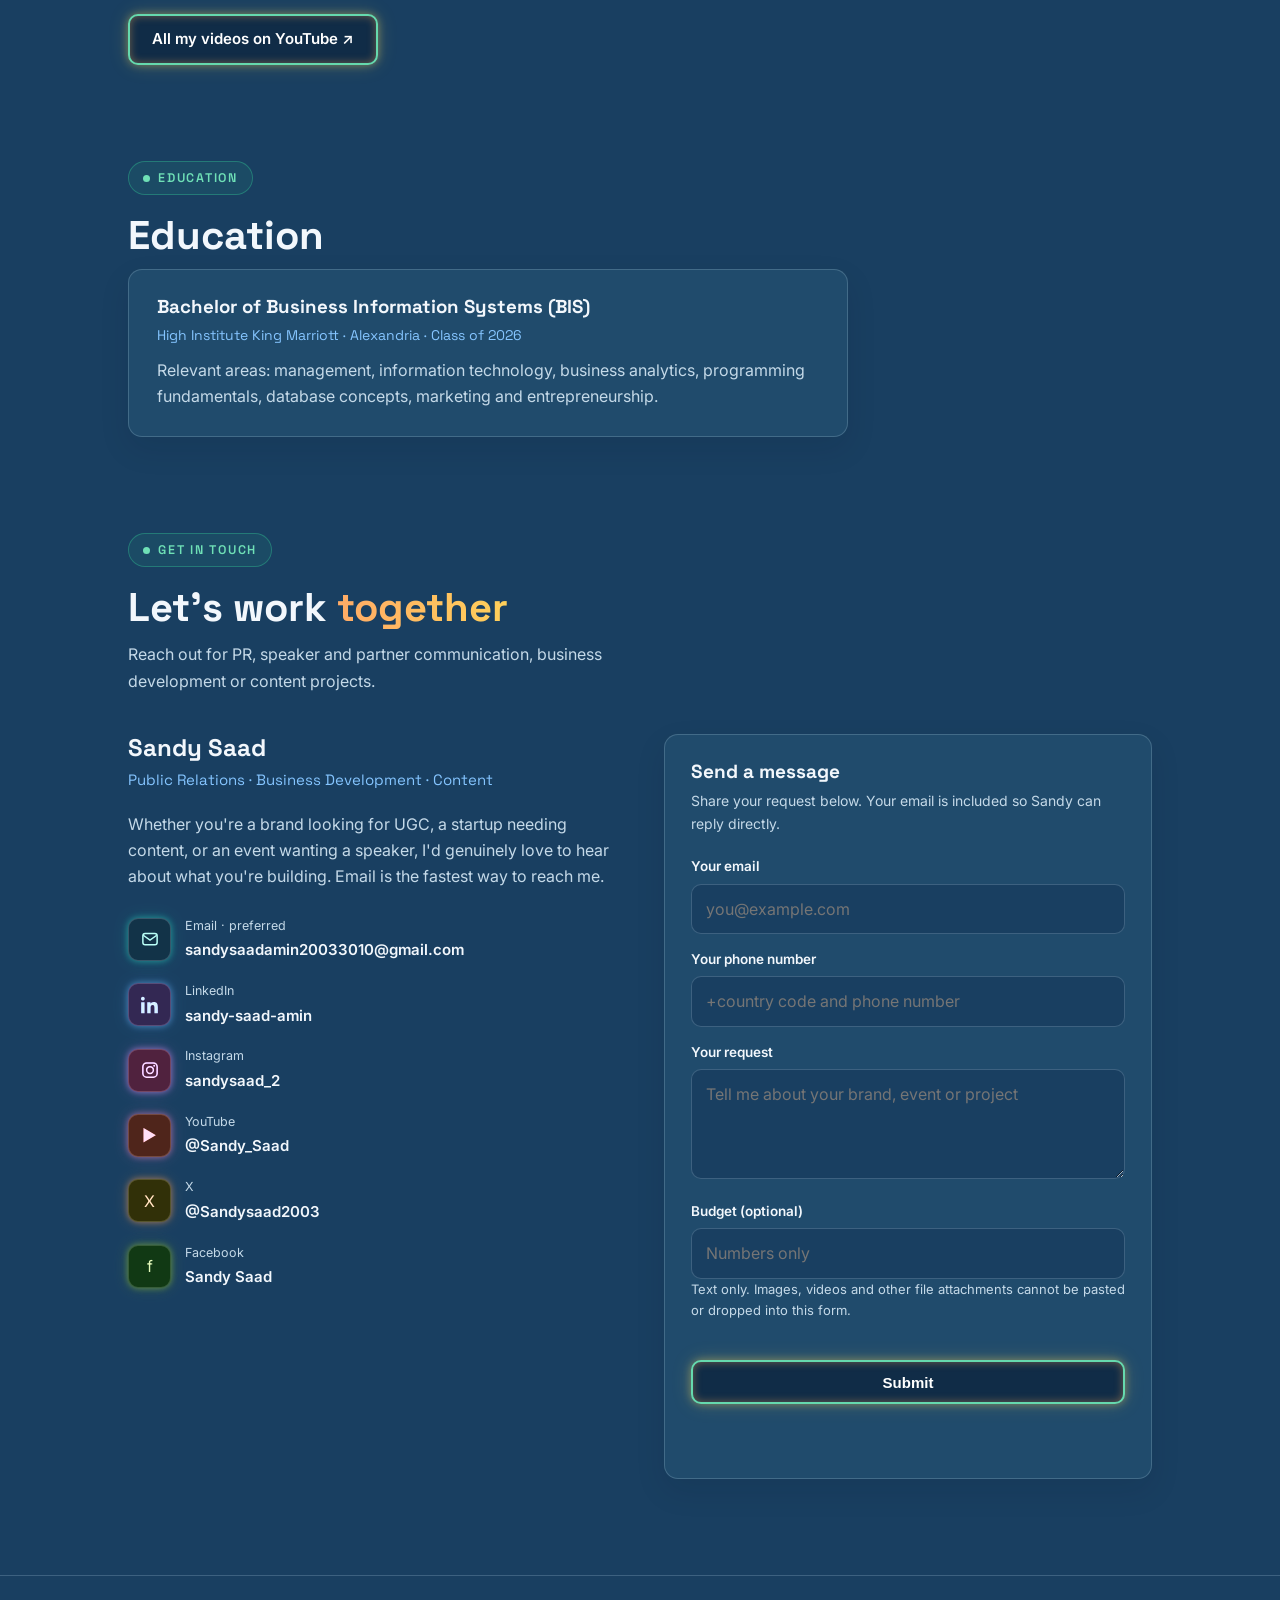
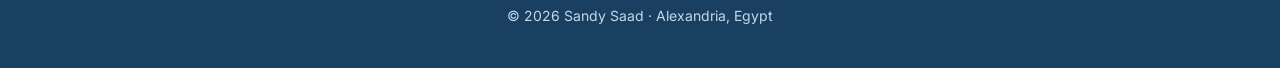
==== commit 4de6db7a: "Fix hero photo height after adding size attributes" ====
--- a/index.html
+++ b/index.html
@@ -376,6 +376,7 @@
 .day .header-curve path{stroke:#f2a900}.day .nav-item.active .icon{background:#fff3cf;color:#c2410c;box-shadow:0 0 0 1.5px #f2a900}.day .toggle{border-color:#e3dccb}
 .day .neon-ico{background:#fff4dc!important;color:#c2410c!important;border-color:#f2c14e;box-shadow:none;filter:none}.day .c-row:hover .neon-ico{box-shadow:0 0 0 3px #f2c14e55}
 @media(max-width:420px){.c-row .v{font-size:13.5px;overflow-wrap:anywhere}}
+.hero-photo img{height:auto}
 </style>
 </head>
 <body>
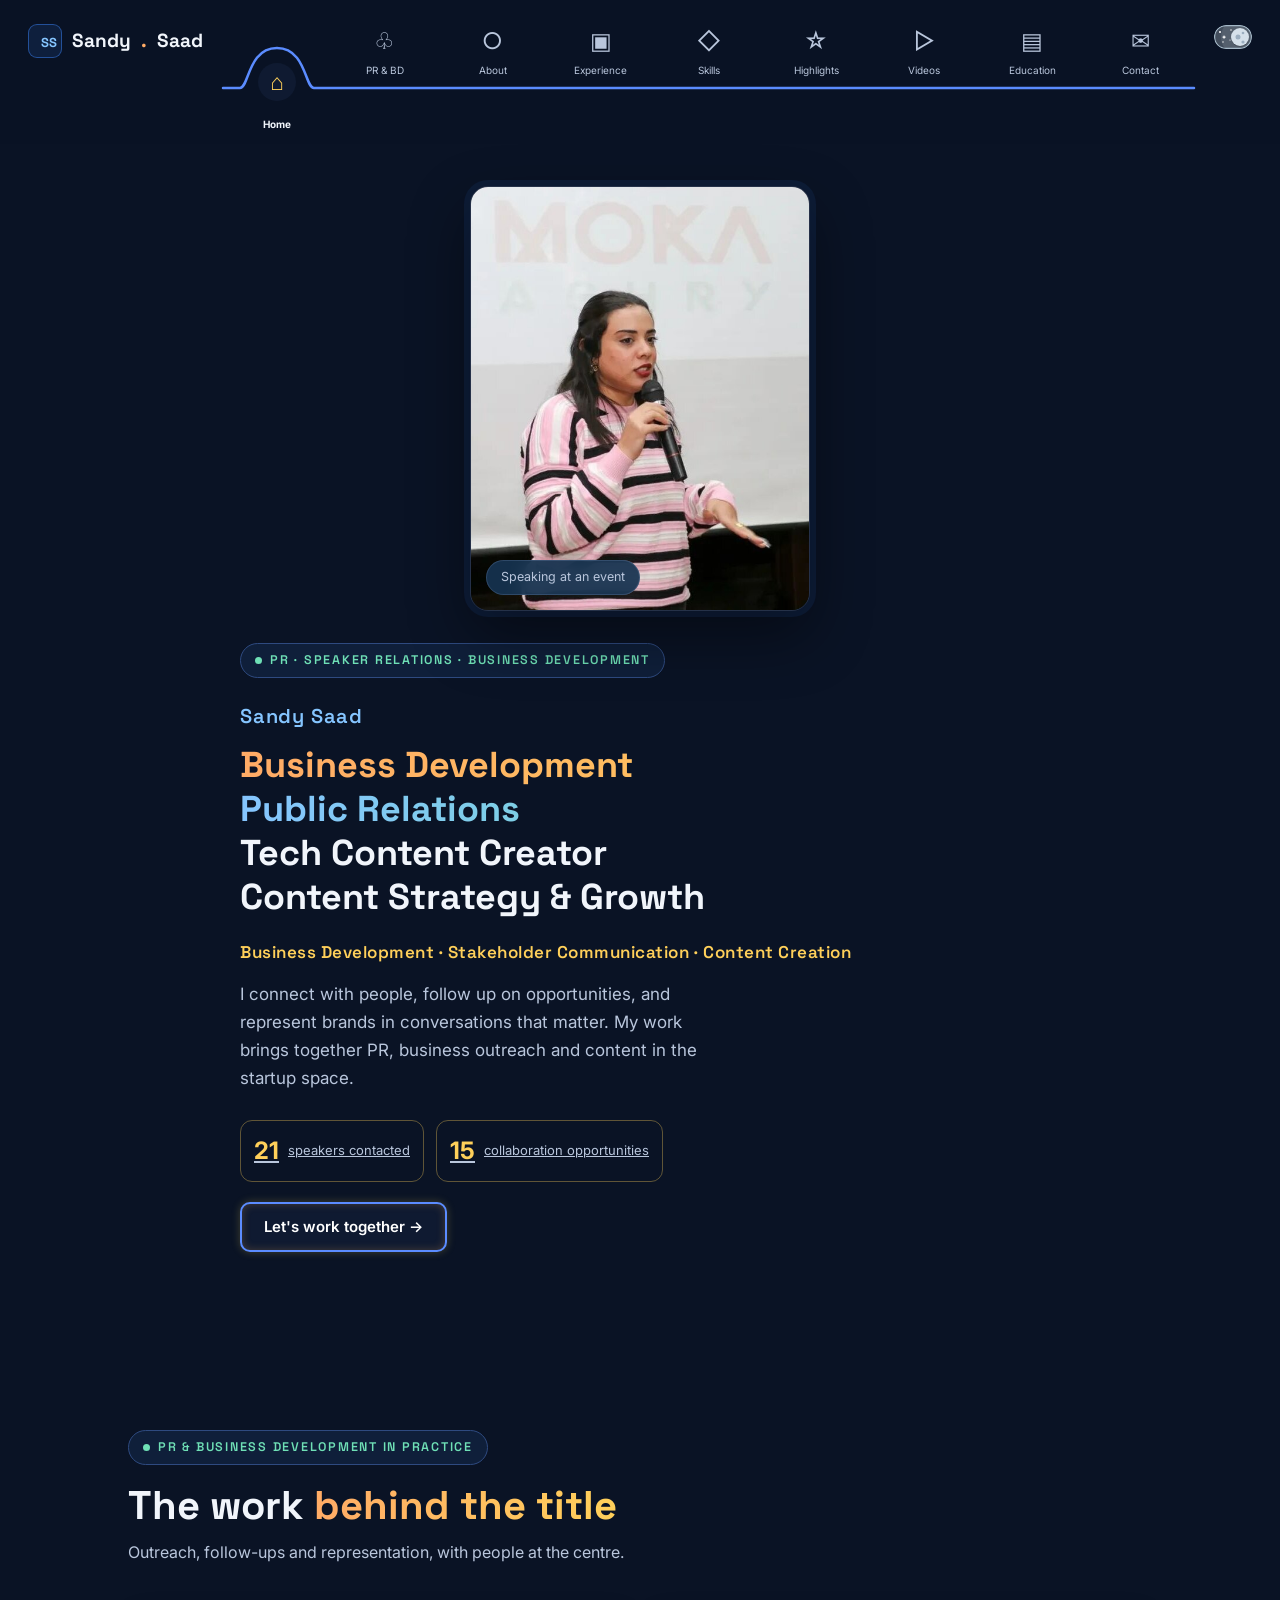
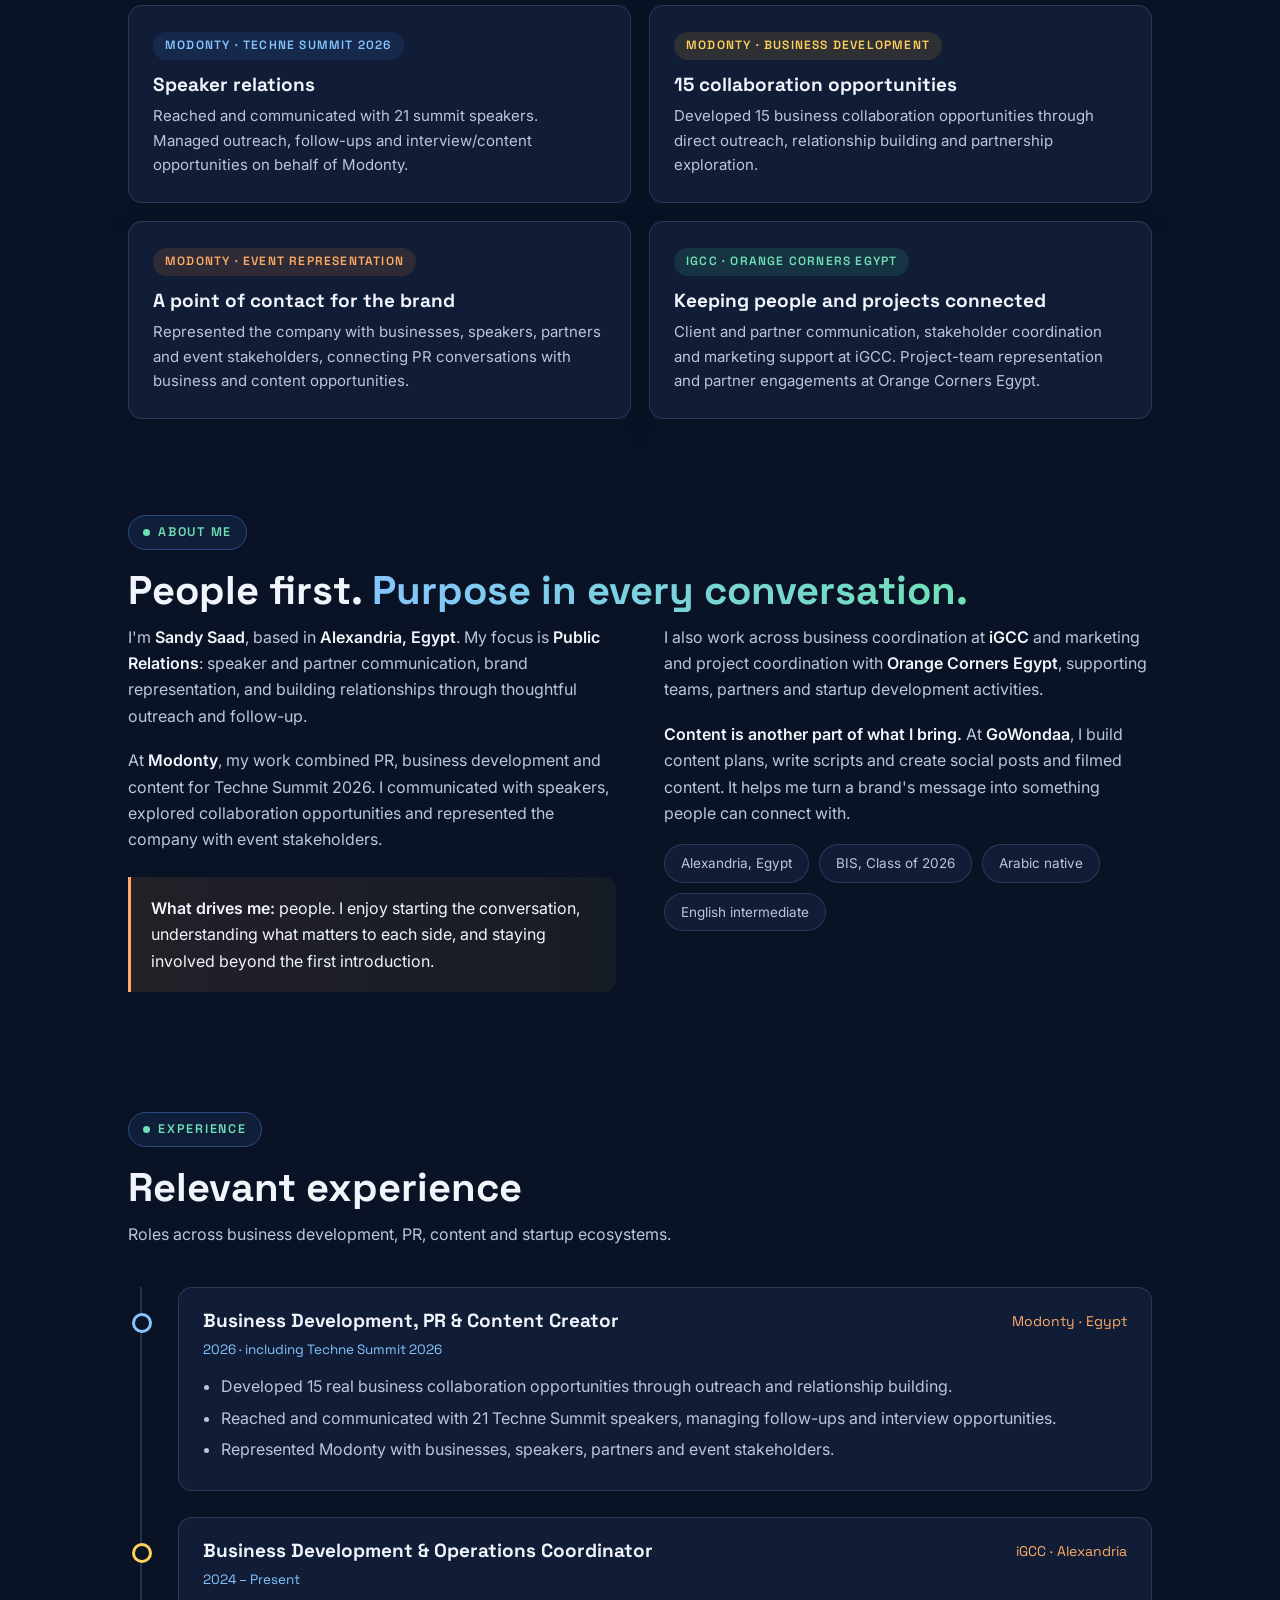
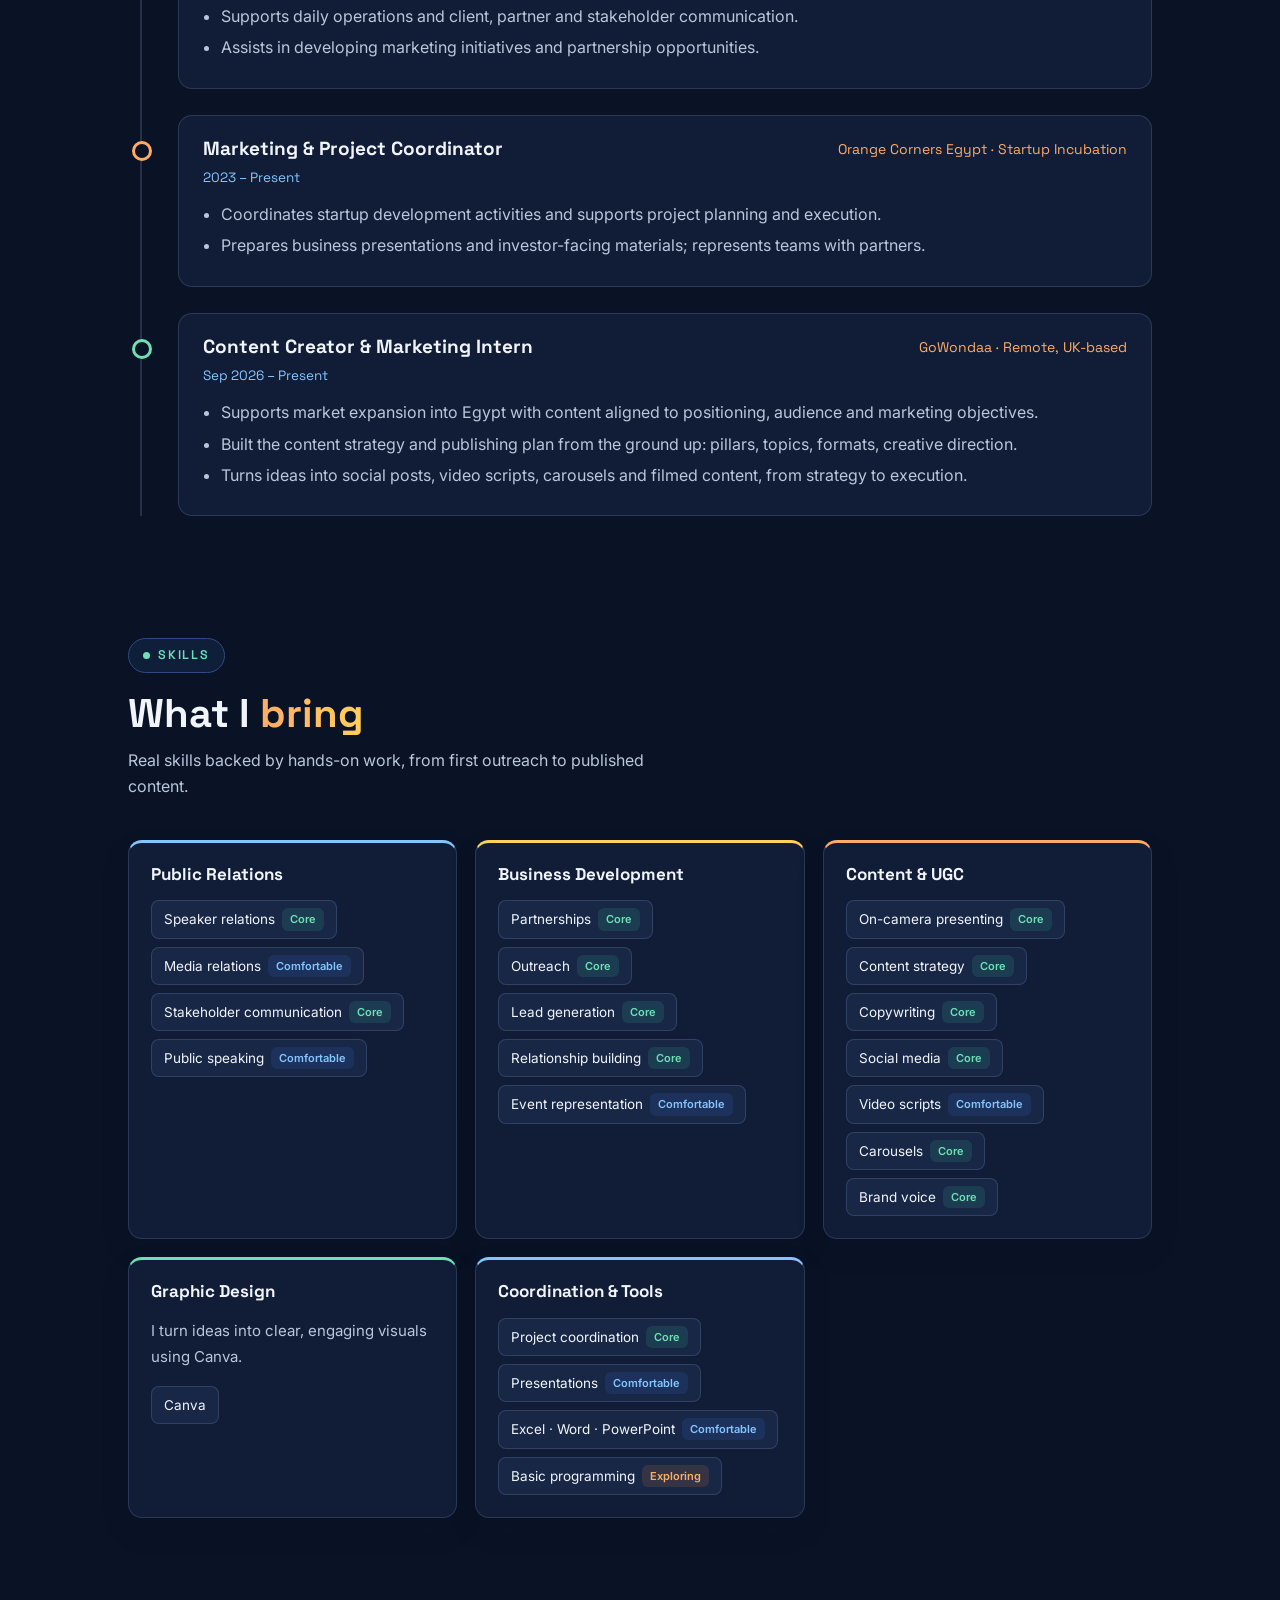
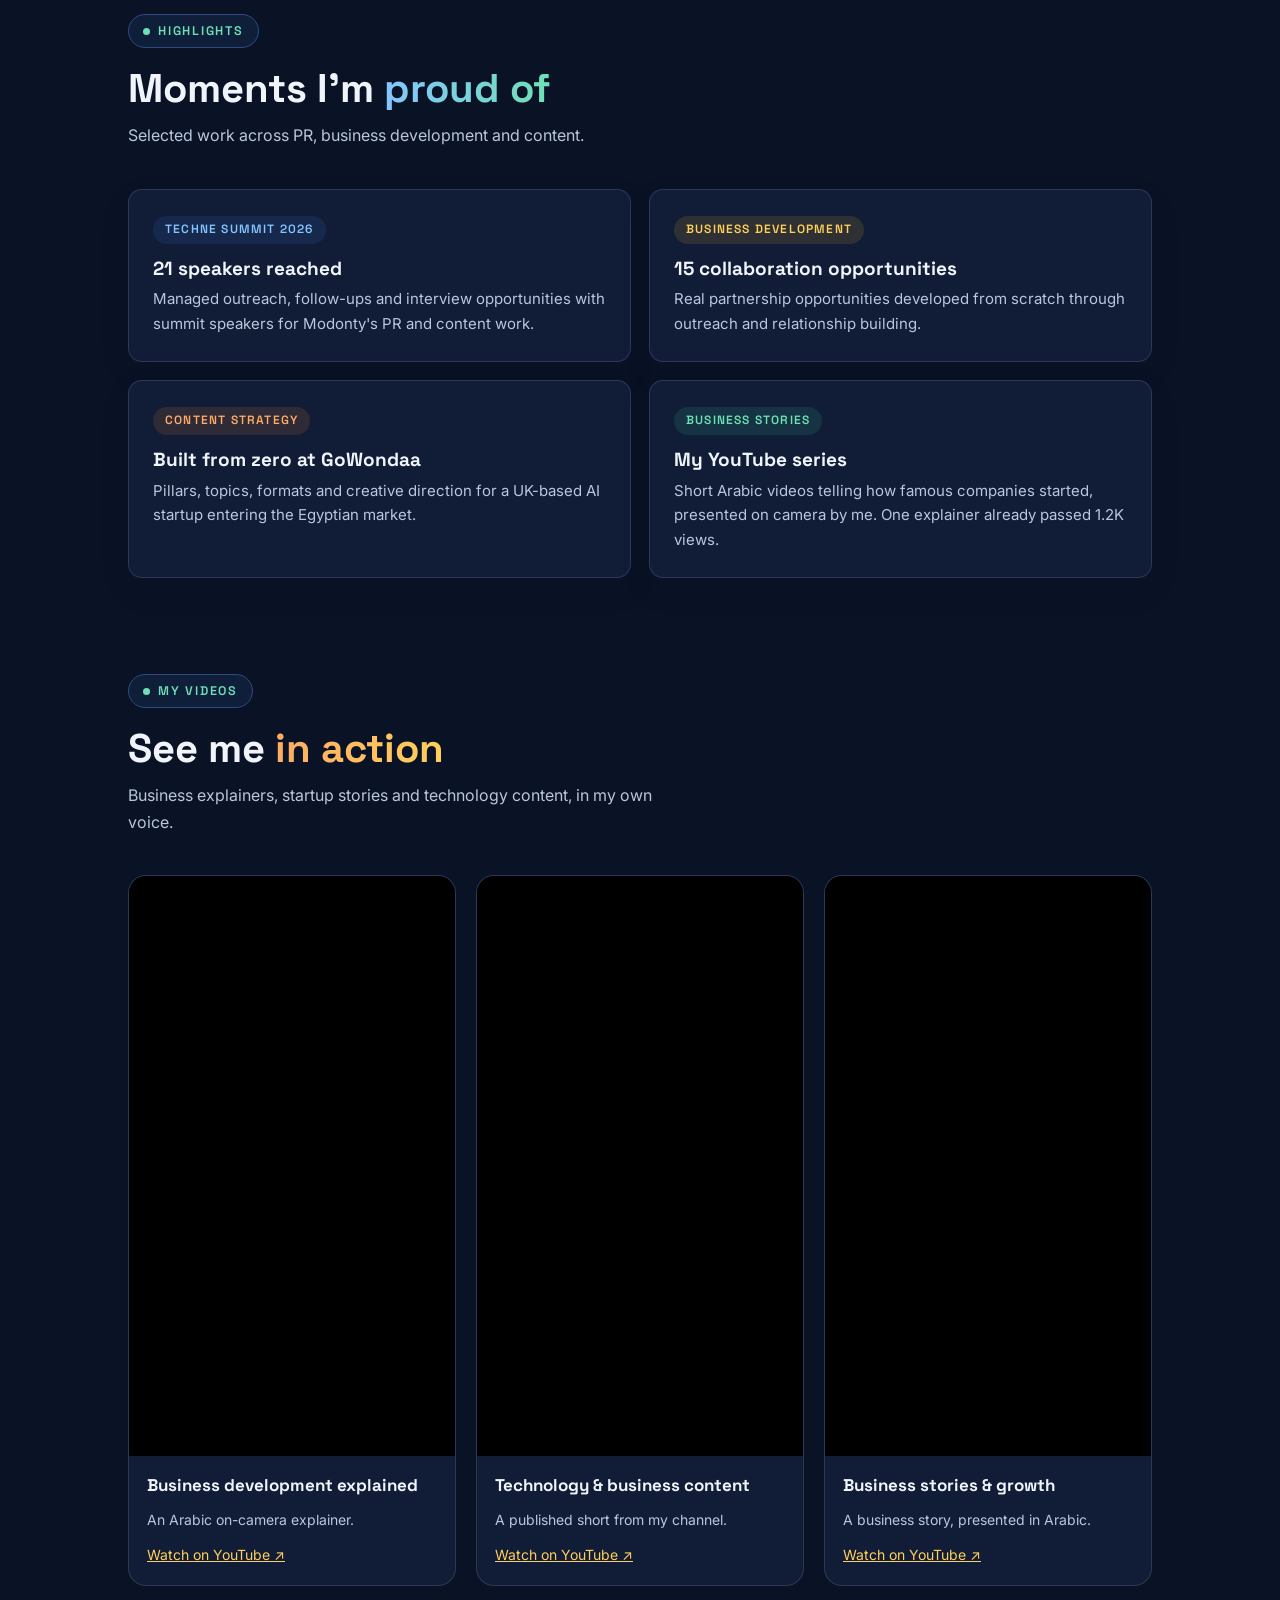
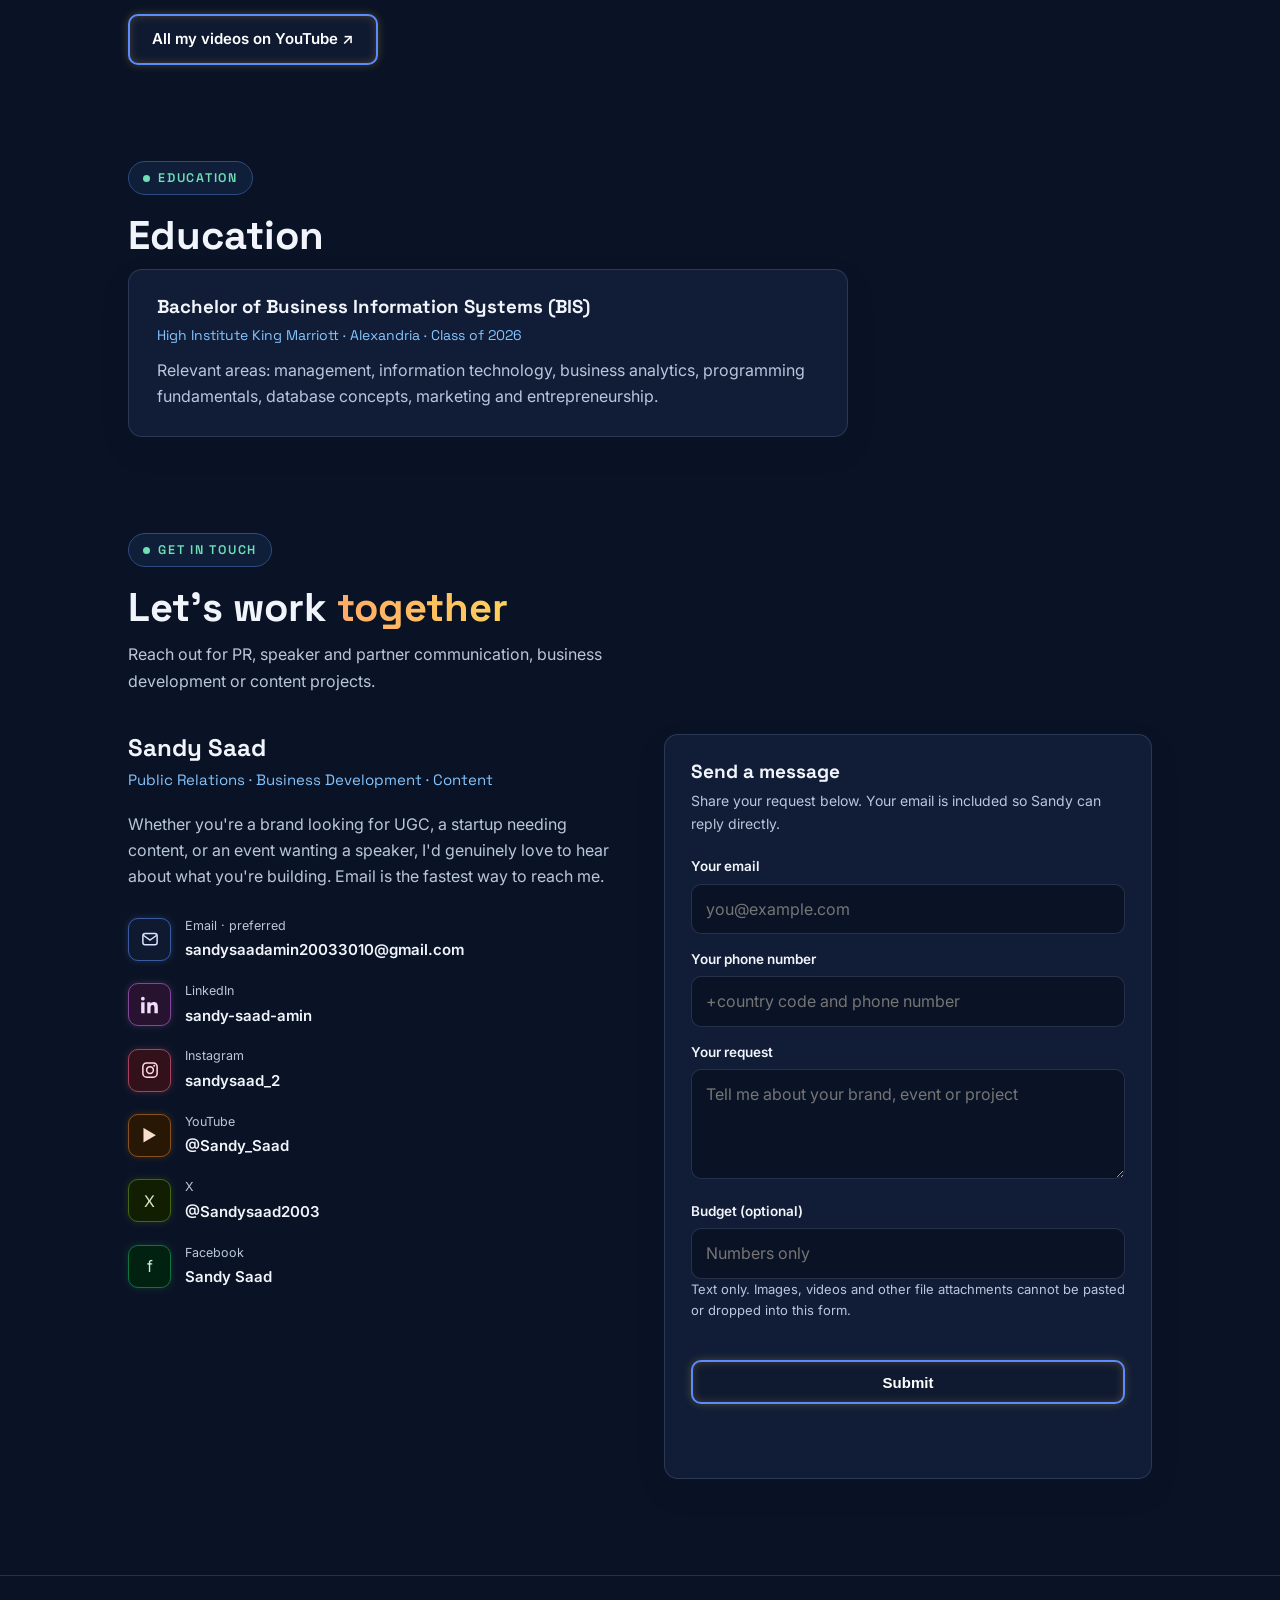
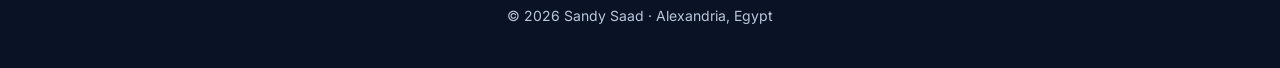
==== commit c2bc1a0c: "Promote deep navy dark theme" ====
--- a/index.html
+++ b/index.html
@@ -366,6 +366,22 @@
 .hero-text{flex:none;width:100%;max-width:800px}
 @media(max-width:700px){.hero{padding-top:28px;gap:28px}.hero-photo{width:min(100%,300px)}}
 
+/* Deep navy dark theme, no green/teal tint in backgrounds or lines */
+:root{--bg:#0a1325;--panel:#111d36;--panel-2:#182746;--text:#f1f5fb;--text-2:#b9c6dc;--line:rgba(160,185,230,.18)}
+body:not(.day) nav{background:rgba(10,19,37,.97)}
+body:not(.day) .header-curve path{stroke:#5b8cff}
+body:not(.day) .btn-grad,body:not(.day) .btn-warm,body:not(.day) .btn-ghost{background:#0f1a31;border-color:#5b8cff;box-shadow:inset 0 0 9px #efa24d40,0 0 8px #e9cf5540}
+body:not(.day) .btn-grad:hover,body:not(.day) .btn-warm:hover,body:not(.day) .btn-ghost:hover{border-color:#8fb0ff}
+body:not(.day) .toggle{background-color:#0f1a31;border-color:#5b8cff}
+body:not(.day) .nav-item.active .icon{background:#0f1a31}
+body:not(.day) .site-drawer{border-left-color:#25365c;box-shadow:-20px 0 70px #0009}
+body:not(.day) .site-drawer::backdrop{background:#02060fcc}
+body:not(.day) .drawer-head{border-bottom-color:#25365c}
+body:not(.day) .drawer-link .drawer-icon{color:#f2b84b}
+body:not(.day) .drawer-link:hover,body:not(.day) .drawer-link[aria-current=page]{background:#5b8cff22}
+body:not(.day) .neon-ico{background:#0f1a31!important;color:#d6e4ff!important;border-color:#3b5ba0;box-shadow:0 0 6px #3b5ba066}
+body:not(.day) .pill{background:#0f1f3a;border-color:#2e4a80}
+body:not(.day) .drawer-link:focus-visible,body:not(.day) .drawer-close:focus-visible,body:not(.day) .menu-toggle:focus-visible{outline-color:#8fb0ff}
 /* Feedback round: desktop row, contact-only links, clearly light theme */
 @media(min-width:901px){.menu-toggle{display:none}}
 body.day{--bg:#fffdf8;--panel:#ffffff;--panel-2:#f6f1e4;--text:#1f2937;--text-2:#4b5563;--line:#e3dccb;--blue:#1d4ed8;--yellow:#946200;--orange:#c2410c;--green:#15803d}
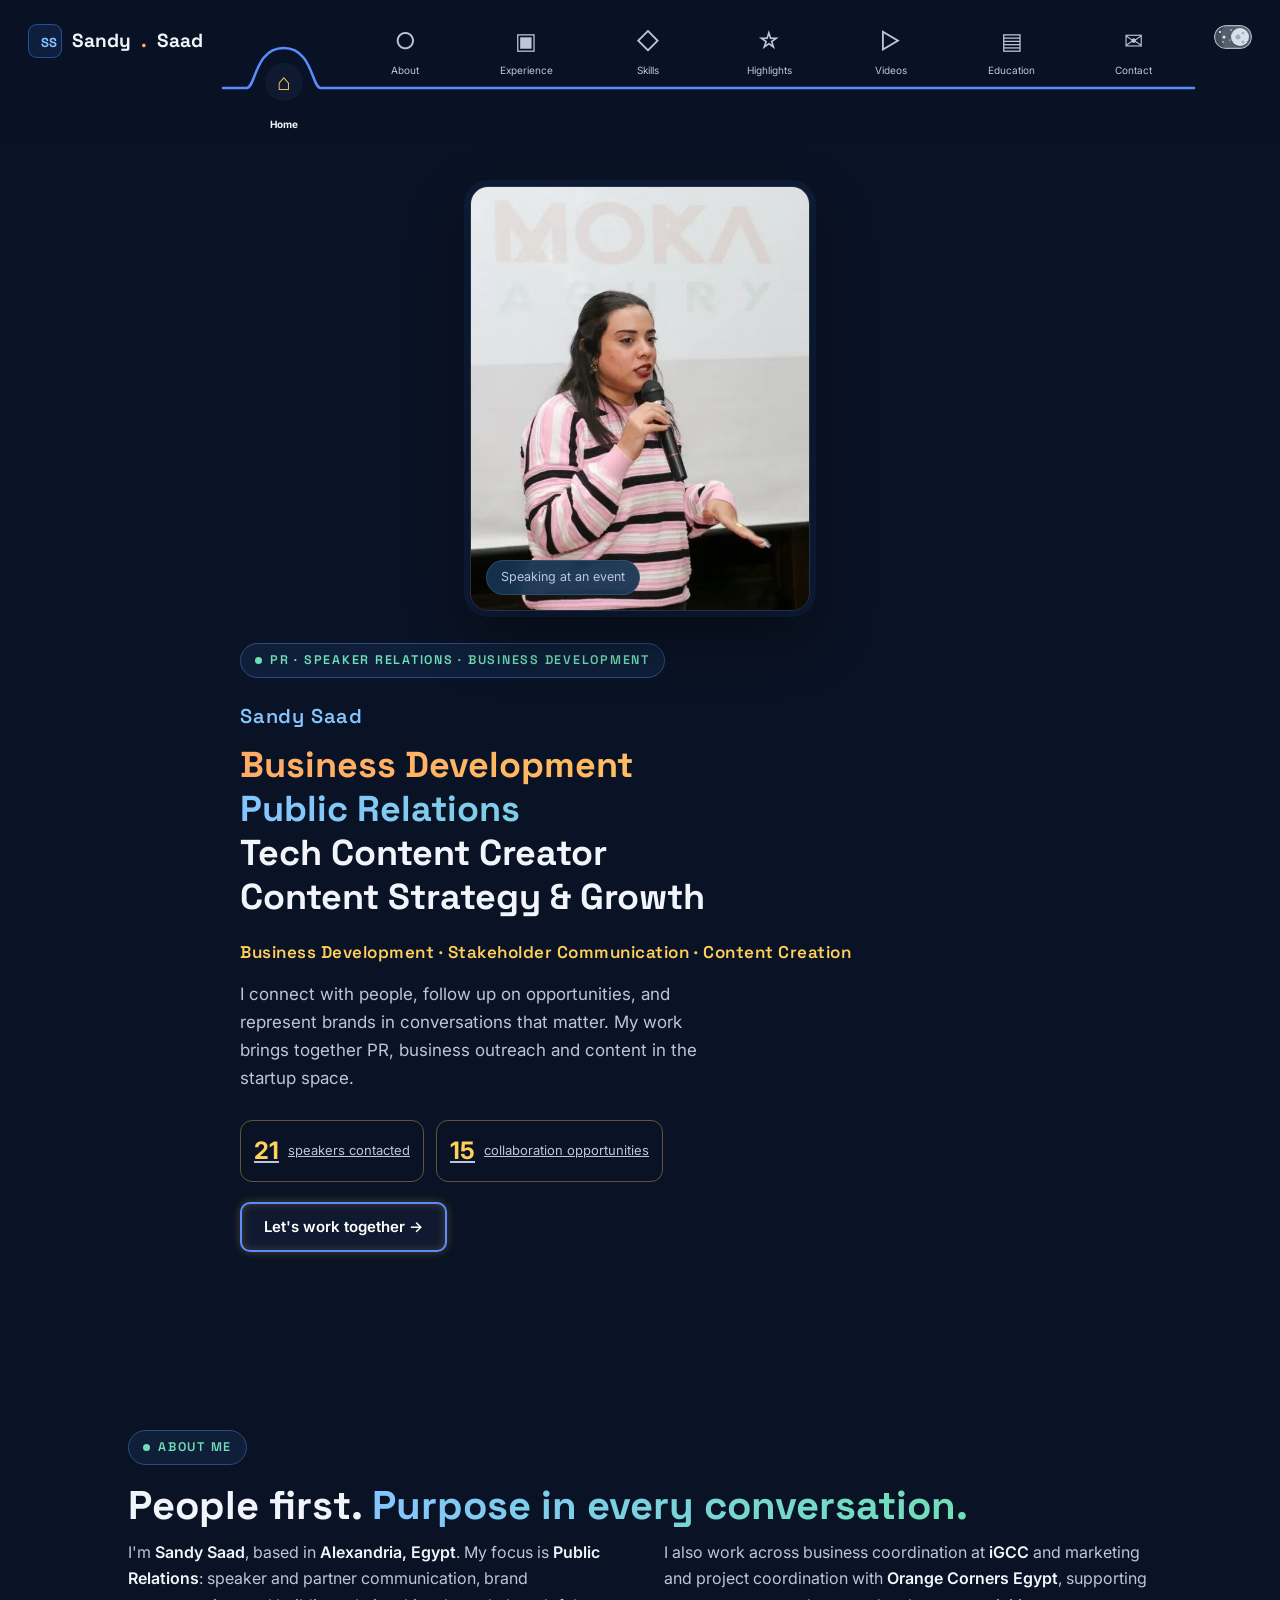
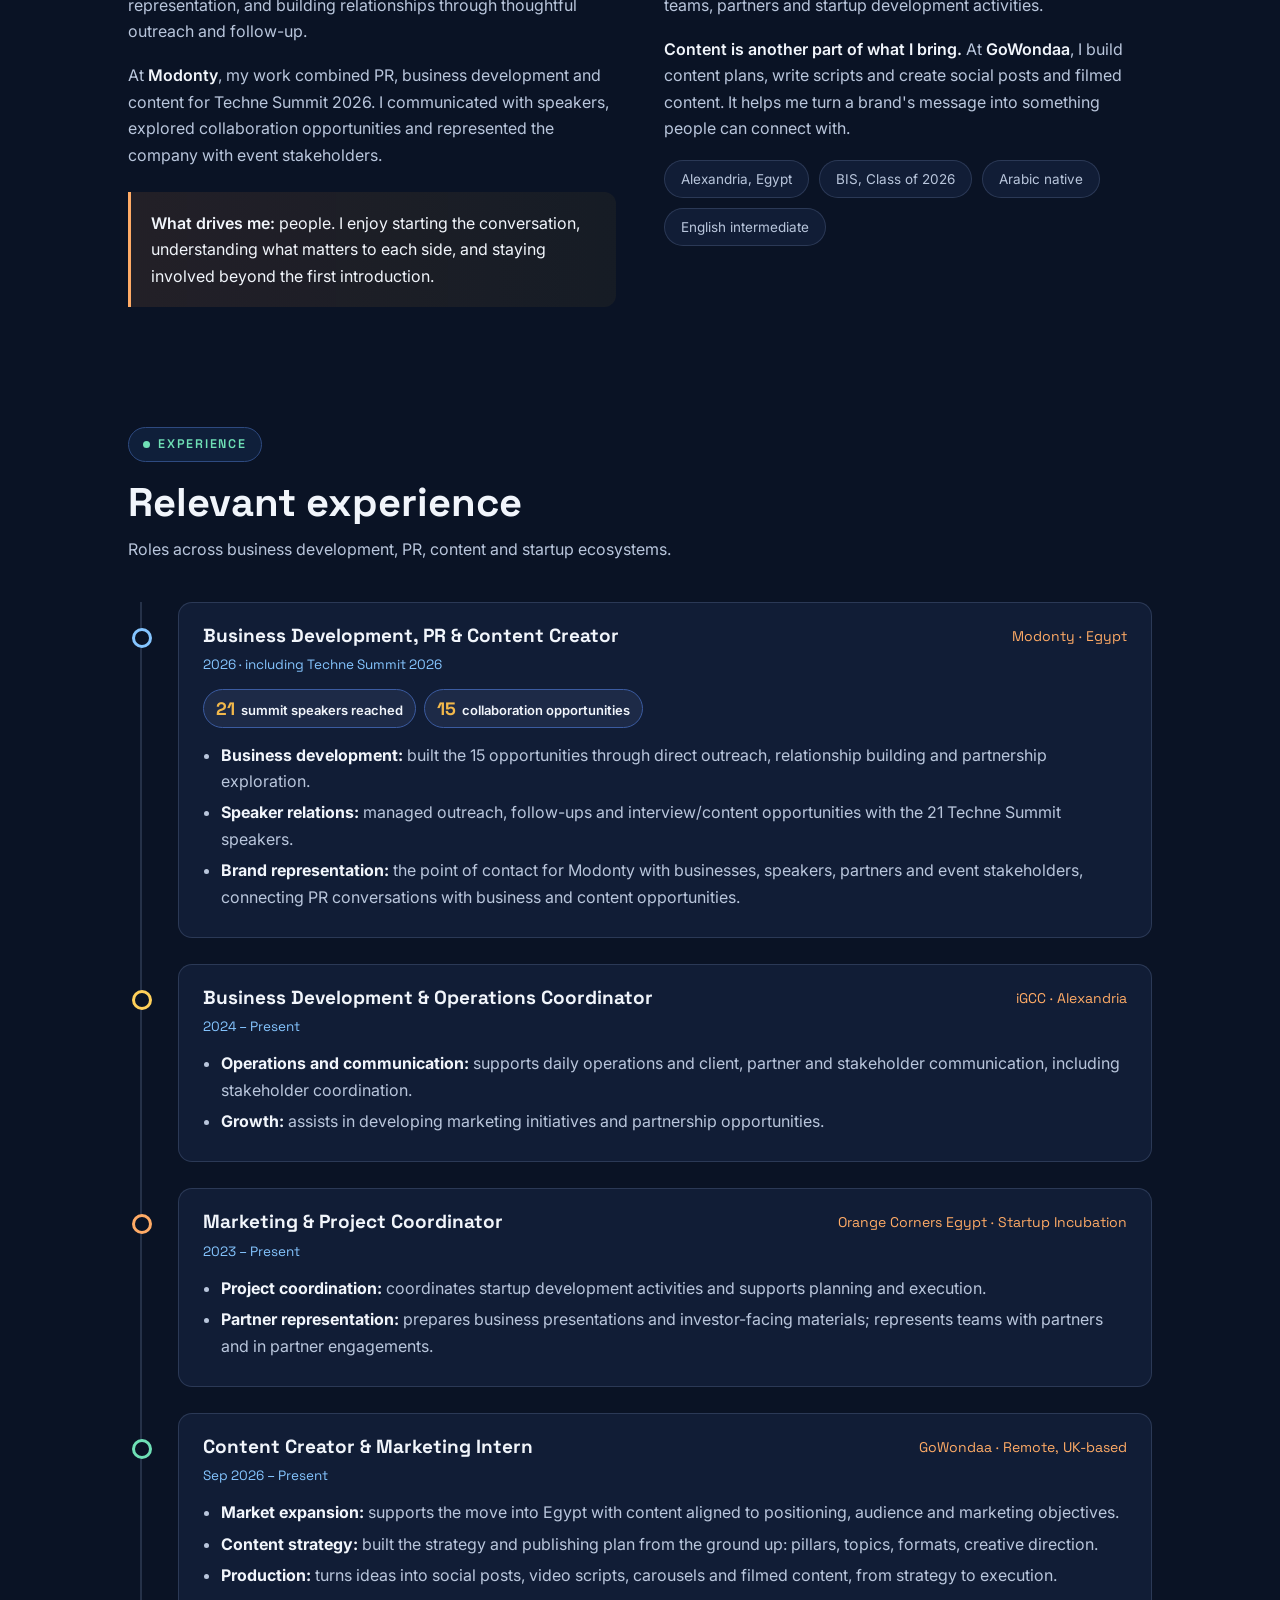
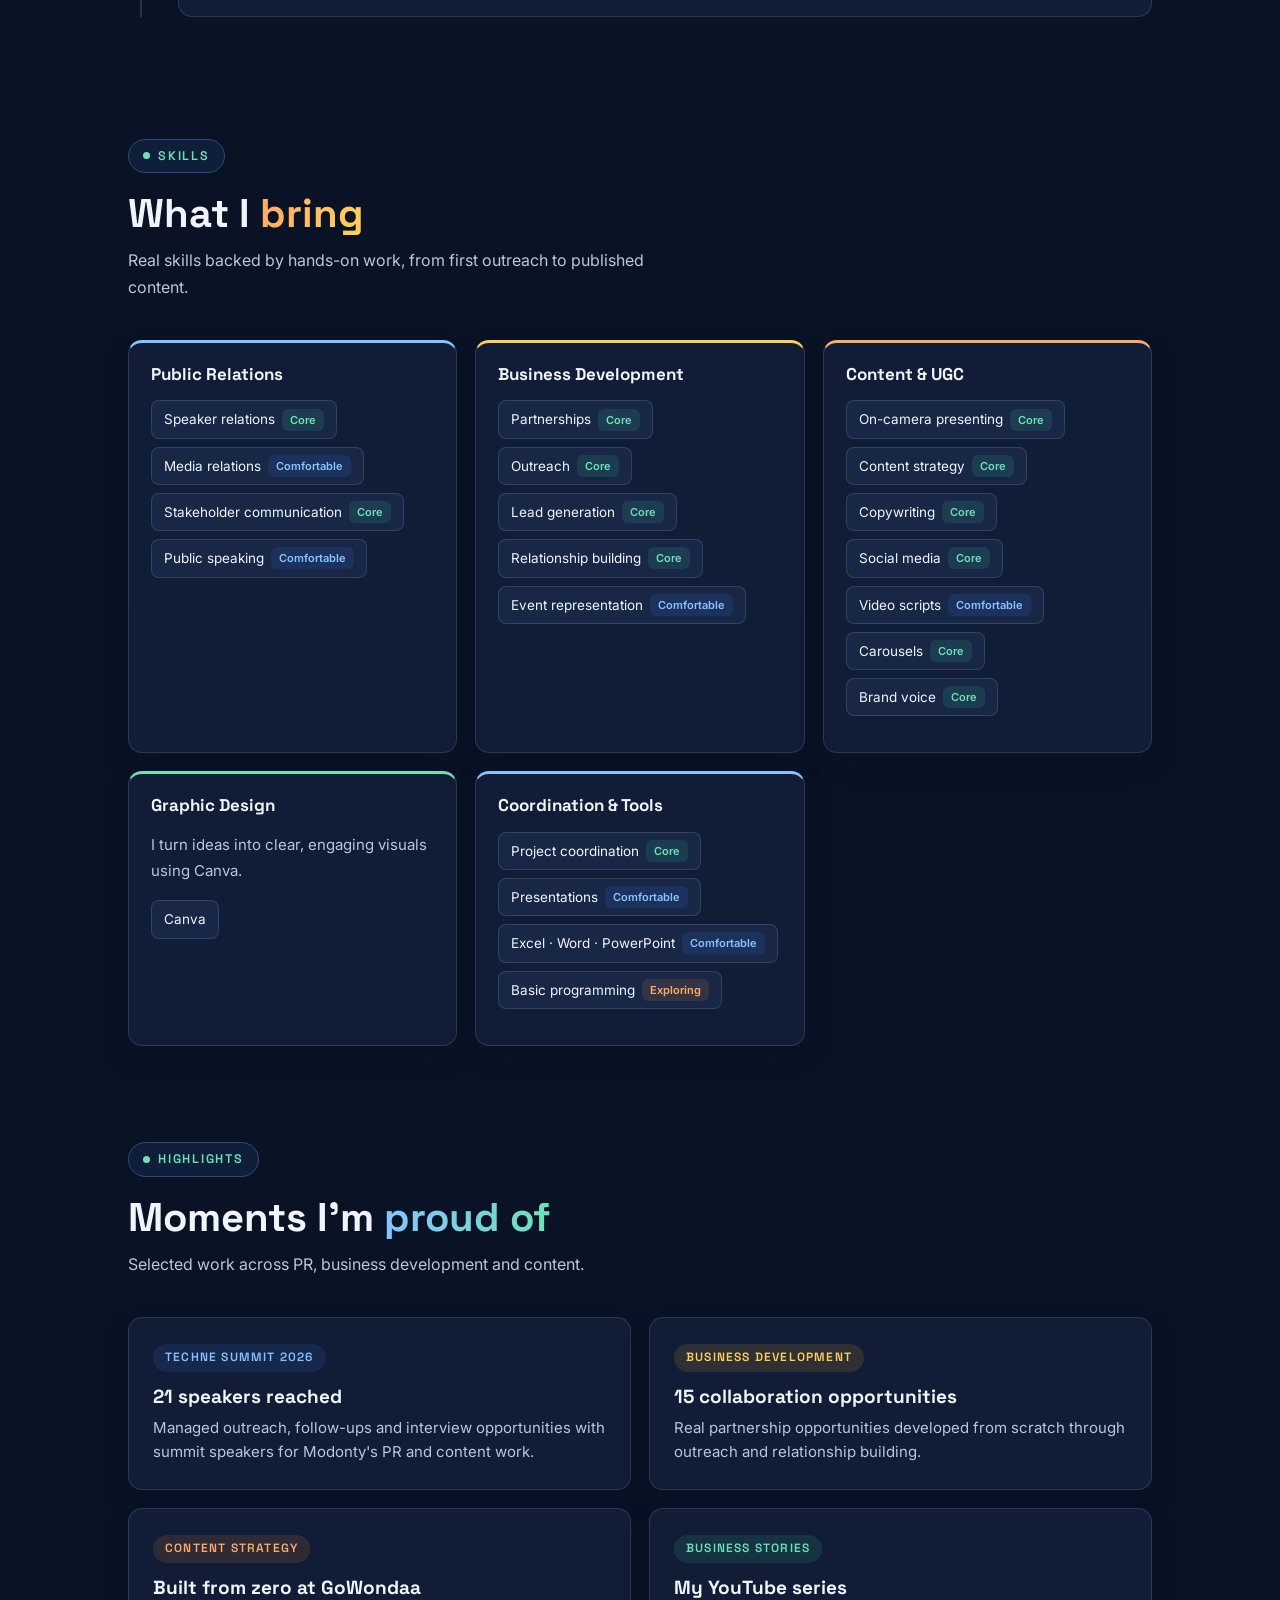
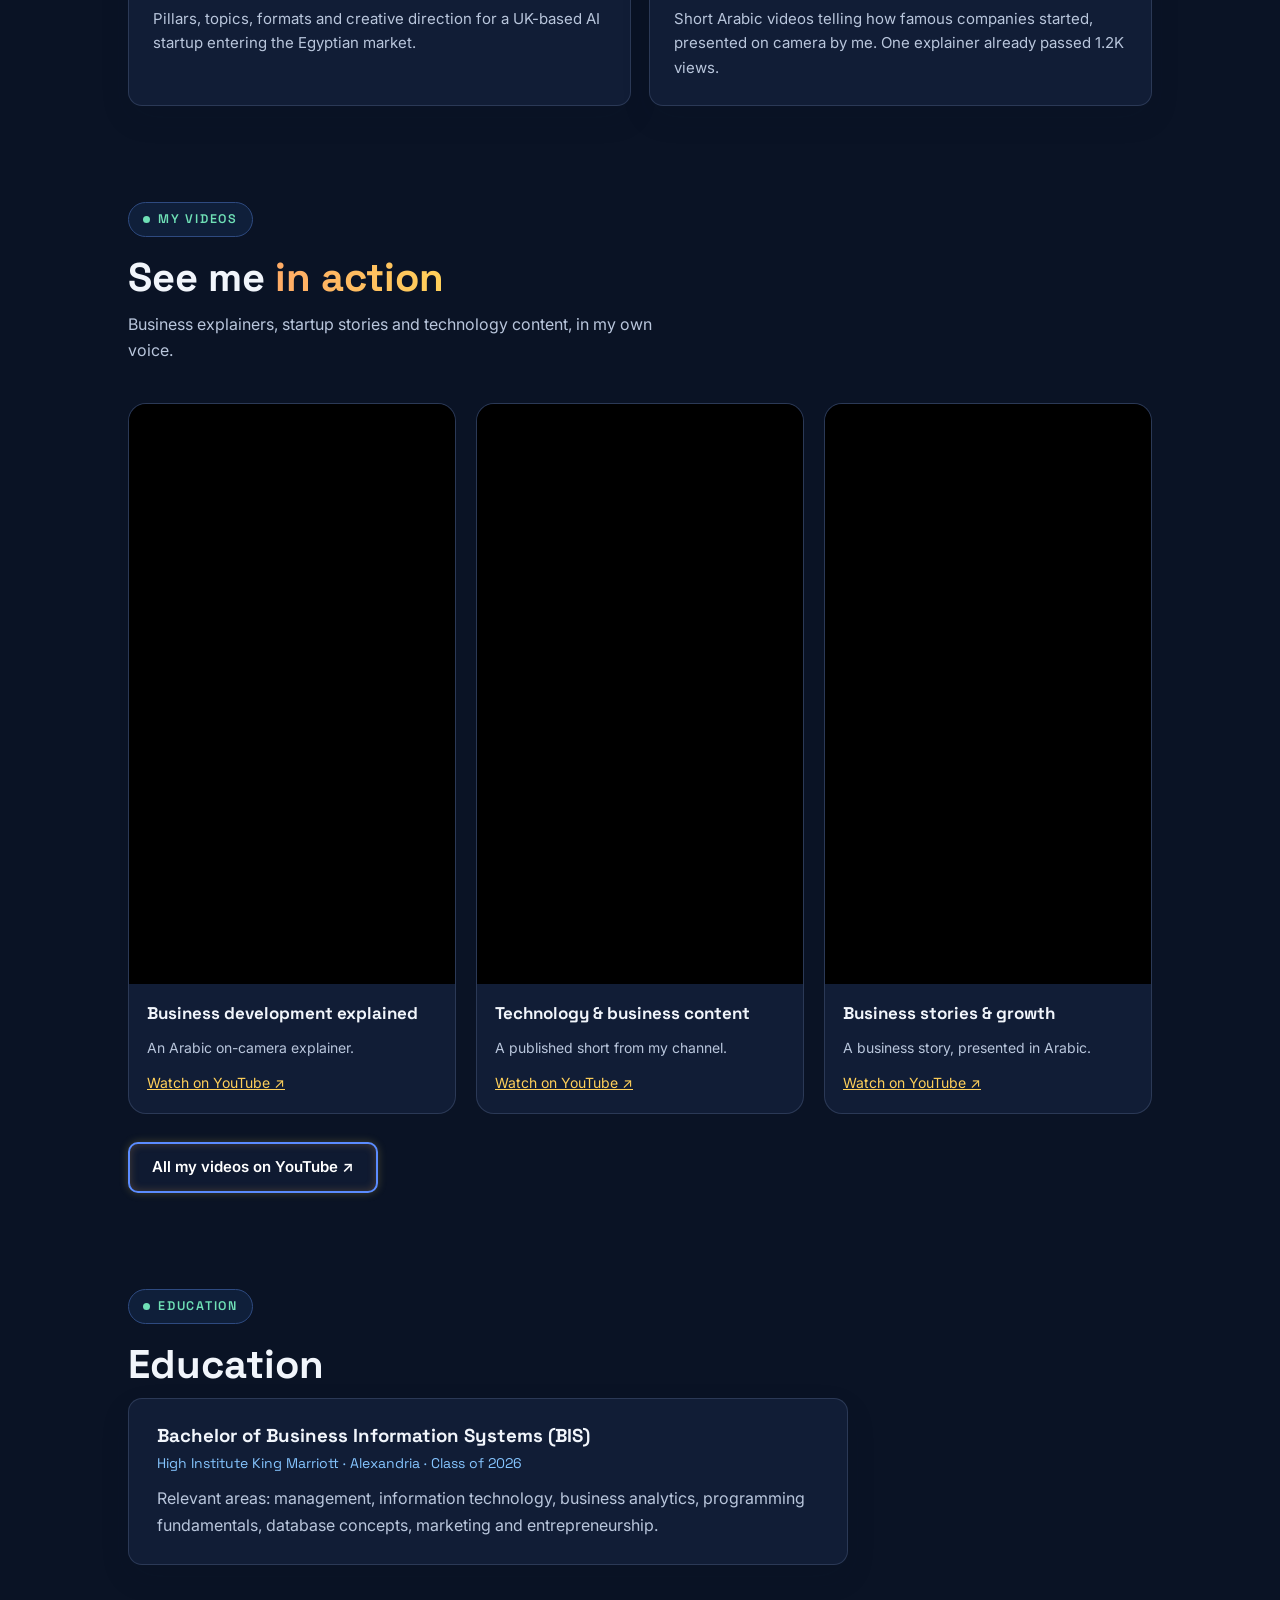
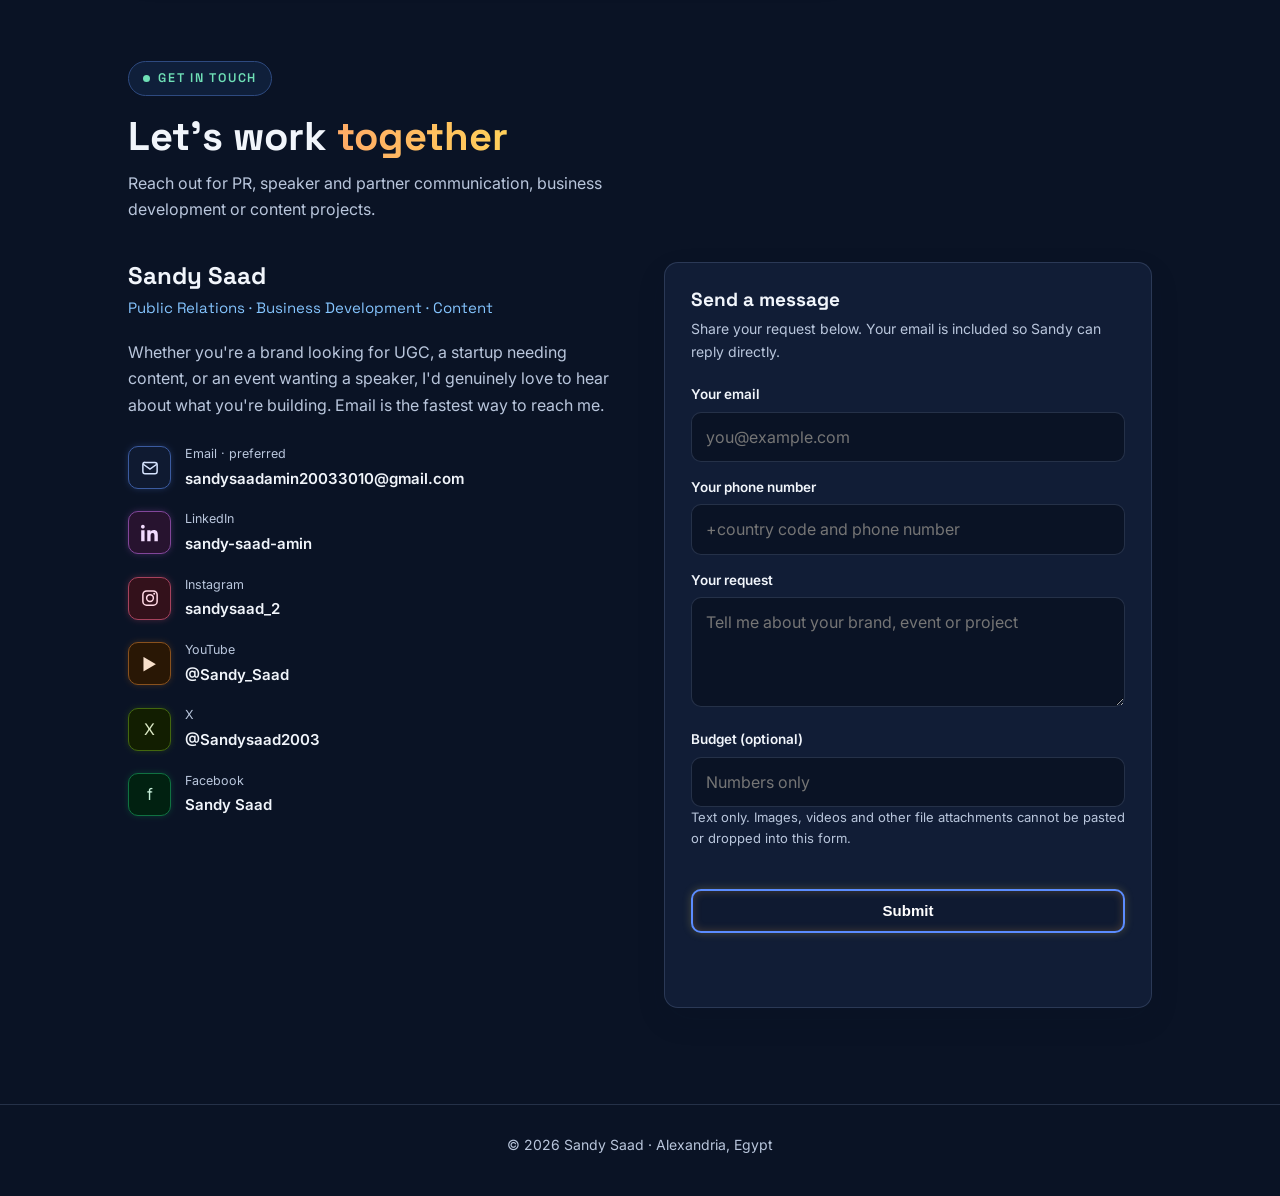
==== commit 054196d5: "Merge PR and BD into Experience entries, highlight key work Removed PR & Business Development sectio" ====
--- a/index.html
+++ b/index.html
@@ -382,6 +382,7 @@
 body:not(.day) .neon-ico{background:#0f1a31!important;color:#d6e4ff!important;border-color:#3b5ba0;box-shadow:0 0 6px #3b5ba066}
 body:not(.day) .pill{background:#0f1f3a;border-color:#2e4a80}
 body:not(.day) .drawer-link:focus-visible,body:not(.day) .drawer-close:focus-visible,body:not(.day) .menu-toggle:focus-visible{outline-color:#8fb0ff}
+.t-item{scroll-margin-top:160px}.chips{display:flex;flex-wrap:wrap;gap:8px;margin:0 0 14px}.chip-stat{font:600 13px Inter,sans-serif;padding:7px 12px;border-radius:999px;background:#fdf0d5;color:#7a3b0c;border:1px solid #f2c14e}.chip-stat strong{font:700 18px "Space Grotesk",sans-serif;color:#c2410c;margin-right:3px}body:not(.day) .chip-stat{background:#1d2a47;color:#f1f5fb;border-color:#3b5ba0}body:not(.day) .chip-stat strong{color:#f2b84b}.t-card li strong{color:var(--text)}
 /* Feedback round: desktop row, contact-only links, clearly light theme */
 @media(min-width:901px){.menu-toggle{display:none}}
 body.day{--bg:#fffdf8;--panel:#ffffff;--panel-2:#f6f1e4;--text:#1f2937;--text-2:#4b5563;--line:#e3dccb;--blue:#1d4ed8;--yellow:#946200;--orange:#c2410c;--green:#15803d}
@@ -400,7 +401,7 @@
 <a class="logo" href="#top"><span class="chip">SS</span>Sandy<span class="accent">.</span>Saad</a>
 
 
-<button aria-label="Switch to light theme" aria-pressed="false" class="toggle"><span class="stars">✦ · ✧</span><span class="clouds">☁</span><span class="orb"></span></button><div class="nav-shell"><svg class="header-curve" aria-hidden="true"><path/></svg><div class="demo-nav"><button aria-current="page" aria-label="Home" class="nav-item active" data-target="top" type="button"><span class="icon">⌂</span><span class="name">Home</span></button><button aria-label="PR &amp; BD" class="nav-item" data-target="pr-work" type="button"><span class="icon">♧</span><span class="name">PR &amp; BD</span></button><button aria-label="About" class="nav-item" data-target="about" type="button"><span class="icon">○</span><span class="name">About</span></button><button aria-label="Experience" class="nav-item" data-target="experience" type="button"><span class="icon">▣</span><span class="name">Experience</span></button><button aria-label="Skills" class="nav-item" data-target="skills" type="button"><span class="icon">◇</span><span class="name">Skills</span></button><button aria-label="Highlights" class="nav-item" data-target="highlights" type="button"><span class="icon">☆</span><span class="name">Highlights</span></button><button aria-label="Videos" class="nav-item" data-target="videos" type="button"><span class="icon">▷</span><span class="name">Videos</span></button><button aria-label="Education" class="nav-item" data-target="education" type="button"><span class="icon">▤</span><span class="name">Education</span></button><button aria-label="Contact" class="nav-item" data-target="contact" type="button"><span class="icon">✉</span><span class="name">Contact</span></button></div></div><button class="menu-toggle" type="button" aria-label="Open all sections" aria-haspopup="dialog" aria-controls="site-drawer" aria-expanded="false"><span aria-hidden="true">☰</span></button></nav><dialog class="site-drawer" id="site-drawer" aria-labelledby="drawer-title"><div class="drawer-head"><div><div class="drawer-title" id="drawer-title">Explore my portfolio</div><div class="drawer-subtitle">Sandy Saad</div></div><button class="drawer-close" type="button" aria-label="Close menu">×</button></div><div class="drawer-links"><button type="button" class="drawer-link" data-section="top"><span class="drawer-icon" aria-hidden="true">⌂</span>Home</button><button type="button" class="drawer-link" data-section="pr-work"><span class="drawer-icon" aria-hidden="true">♧</span>PR & Business Development</button><button type="button" class="drawer-link" data-section="about"><span class="drawer-icon" aria-hidden="true">○</span>About me</button><button type="button" class="drawer-link" data-section="experience"><span class="drawer-icon" aria-hidden="true">▣</span>Experience</button><button type="button" class="drawer-link" data-section="skills"><span class="drawer-icon" aria-hidden="true">◇</span>Skills</button><button type="button" class="drawer-link" data-section="highlights"><span class="drawer-icon" aria-hidden="true">☆</span>Highlights</button><button type="button" class="drawer-link" data-section="videos"><span class="drawer-icon" aria-hidden="true">▷</span>Videos</button><button type="button" class="drawer-link" data-section="education"><span class="drawer-icon" aria-hidden="true">▤</span>Education</button><button type="button" class="drawer-link" data-section="contact"><span class="drawer-icon" aria-hidden="true">✉</span>Contact</button></div></dialog>
+<button aria-label="Switch to light theme" aria-pressed="false" class="toggle"><span class="stars">✦ · ✧</span><span class="clouds">☁</span><span class="orb"></span></button><div class="nav-shell"><svg class="header-curve" aria-hidden="true"><path/></svg><div class="demo-nav"><button aria-current="page" aria-label="Home" class="nav-item active" data-target="top" type="button"><span class="icon">⌂</span><span class="name">Home</span></button><button aria-label="About" class="nav-item" data-target="about" type="button"><span class="icon">○</span><span class="name">About</span></button><button aria-label="Experience" class="nav-item" data-target="experience" type="button"><span class="icon">▣</span><span class="name">Experience</span></button><button aria-label="Skills" class="nav-item" data-target="skills" type="button"><span class="icon">◇</span><span class="name">Skills</span></button><button aria-label="Highlights" class="nav-item" data-target="highlights" type="button"><span class="icon">☆</span><span class="name">Highlights</span></button><button aria-label="Videos" class="nav-item" data-target="videos" type="button"><span class="icon">▷</span><span class="name">Videos</span></button><button aria-label="Education" class="nav-item" data-target="education" type="button"><span class="icon">▤</span><span class="name">Education</span></button><button aria-label="Contact" class="nav-item" data-target="contact" type="button"><span class="icon">✉</span><span class="name">Contact</span></button></div></div><button class="menu-toggle" type="button" aria-label="Open all sections" aria-haspopup="dialog" aria-controls="site-drawer" aria-expanded="false"><span aria-hidden="true">☰</span></button></nav><dialog class="site-drawer" id="site-drawer" aria-labelledby="drawer-title"><div class="drawer-head"><div><div class="drawer-title" id="drawer-title">Explore my portfolio</div><div class="drawer-subtitle">Sandy Saad</div></div><button class="drawer-close" type="button" aria-label="Close menu">×</button></div><div class="drawer-links"><button type="button" class="drawer-link" data-section="top"><span class="drawer-icon" aria-hidden="true">⌂</span>Home</button><button type="button" class="drawer-link" data-section="about"><span class="drawer-icon" aria-hidden="true">○</span>About me</button><button type="button" class="drawer-link" data-section="experience"><span class="drawer-icon" aria-hidden="true">▣</span>Experience</button><button type="button" class="drawer-link" data-section="skills"><span class="drawer-icon" aria-hidden="true">◇</span>Skills</button><button type="button" class="drawer-link" data-section="highlights"><span class="drawer-icon" aria-hidden="true">☆</span>Highlights</button><button type="button" class="drawer-link" data-section="videos"><span class="drawer-icon" aria-hidden="true">▷</span>Videos</button><button type="button" class="drawer-link" data-section="education"><span class="drawer-icon" aria-hidden="true">▤</span>Education</button><button type="button" class="drawer-link" data-section="contact"><span class="drawer-icon" aria-hidden="true">✉</span>Contact</button></div></dialog>
 <div class="wrap" id="top">
 <header class="hero">
 <div class="hero-photo">
@@ -418,17 +419,6 @@
 </div>
 </div>
 </header>
-<section id="pr-work">
-<span class="pill"><span class="dot"></span>PR &amp; business development in practice</span>
-<h2 class="section-title">The work <span class="grad-warm">behind the title</span></h2>
-<p class="section-sub">Outreach, follow-ups and representation, with people at the centre.</p>
-<div class="hl-grid">
-<div class="hl-card"><span class="tagline">Modonty · Techne Summit 2026</span><h3>Speaker relations</h3><p>Reached and communicated with 21 summit speakers. Managed outreach, follow-ups and interview/content opportunities on behalf of Modonty.</p></div>
-<div class="hl-card"><span class="tagline">Modonty · Business development</span><h3>15 collaboration opportunities</h3><p>Developed 15 business collaboration opportunities through direct outreach, relationship building and partnership exploration.</p></div>
-<div class="hl-card"><span class="tagline">Modonty · Event representation</span><h3>A point of contact for the brand</h3><p>Represented the company with businesses, speakers, partners and event stakeholders, connecting PR conversations with business and content opportunities.</p></div>
-<div class="hl-card"><span class="tagline">iGCC · Orange Corners Egypt</span><h3>Keeping people and projects connected</h3><p>Client and partner communication, stakeholder coordination and marketing support at iGCC. Project-team representation and partner engagements at Orange Corners Egypt.</p></div>
-</div>
-</section>
 <section id="about">
 <span class="pill"><span class="dot"></span>About me</span>
 <h2 class="section-title">People first. <span class="grad-cool">Purpose in every conversation.</span></h2>
@@ -450,14 +440,15 @@
 <h2 class="section-title">Relevant experience</h2>
 <p class="section-sub">Roles across business development, PR, content and startup ecosystems.</p>
 <div class="timeline">
-<div class="t-item">
+<div class="t-item" id="pr-work">
 <div class="t-card">
 <div class="row"><h3>Business Development, PR &amp; Content Creator</h3><span class="where">Modonty · Egypt</span></div>
 <p class="when">2026 · including Techne Summit 2026</p>
+<div class="chips"><span class="chip-stat"><strong>21</strong> summit speakers reached</span><span class="chip-stat"><strong>15</strong> collaboration opportunities</span></div>
 <ul>
-<li>Developed 15 real business collaboration opportunities through outreach and relationship building.</li>
-<li>Reached and communicated with 21 Techne Summit speakers, managing follow-ups and interview opportunities.</li>
-<li>Represented Modonty with businesses, speakers, partners and event stakeholders.</li>
+<li><strong>Business development:</strong> built the 15 opportunities through direct outreach, relationship building and partnership exploration.</li>
+<li><strong>Speaker relations:</strong> managed outreach, follow-ups and interview/content opportunities with the 21 Techne Summit speakers.</li>
+<li><strong>Brand representation:</strong> the point of contact for Modonty with businesses, speakers, partners and event stakeholders, connecting PR conversations with business and content opportunities.</li>
 </ul>
 </div>
 </div>
@@ -466,8 +457,8 @@
 <div class="row"><h3>Business Development &amp; Operations Coordinator</h3><span class="where">iGCC · Alexandria</span></div>
 <p class="when">2024 – Present</p>
 <ul>
-<li>Supports daily operations and client, partner and stakeholder communication.</li>
-<li>Assists in developing marketing initiatives and partnership opportunities.</li>
+<li><strong>Operations and communication:</strong> supports daily operations and client, partner and stakeholder communication, including stakeholder coordination.</li>
+<li><strong>Growth:</strong> assists in developing marketing initiatives and partnership opportunities.</li>
 </ul>
 </div>
 </div>
@@ -476,8 +467,8 @@
 <div class="row"><h3>Marketing &amp; Project Coordinator</h3><span class="where">Orange Corners Egypt · Startup Incubation</span></div>
 <p class="when">2023 – Present</p>
 <ul>
-<li>Coordinates startup development activities and supports project planning and execution.</li>
-<li>Prepares business presentations and investor-facing materials; represents teams with partners.</li>
+<li><strong>Project coordination:</strong> coordinates startup development activities and supports planning and execution.</li>
+<li><strong>Partner representation:</strong> prepares business presentations and investor-facing materials; represents teams with partners and in partner engagements.</li>
 </ul>
 </div>
 </div>
@@ -486,9 +477,9 @@
 <div class="row"><h3>Content Creator &amp; Marketing Intern</h3><span class="where">GoWondaa · Remote, UK-based</span></div>
 <p class="when">Sep 2026 – Present</p>
 <ul>
-<li>Supports market expansion into Egypt with content aligned to positioning, audience and marketing objectives.</li>
-<li>Built the content strategy and publishing plan from the ground up: pillars, topics, formats, creative direction.</li>
-<li>Turns ideas into social posts, video scripts, carousels and filmed content, from strategy to execution.</li>
+<li><strong>Market expansion:</strong> supports the move into Egypt with content aligned to positioning, audience and marketing objectives.</li>
+<li><strong>Content strategy:</strong> built the strategy and publishing plan from the ground up: pillars, topics, formats, creative direction.</li>
+<li><strong>Production:</strong> turns ideas into social posts, video scripts, carousels and filmed content, from strategy to execution.</li>
 </ul>
 </div>
 </div>
@@ -711,7 +702,7 @@
  var menu=document.querySelector('.demo-nav'),shell=document.querySelector('.nav-shell'),curve=document.querySelector('.header-curve path');
  function drawCurve(){var item=document.querySelector('.nav-item.active');if(!item||!shell)return;var a=item.getBoundingClientRect(),b=shell.getBoundingClientRect(),cx=a.left+a.width/2-b.left,w=b.width;curve.setAttribute('d','M0 72 H'+(cx-37)+' C'+(cx-28)+' 72 '+(cx-29)+' 32 '+cx+' 32 C'+(cx+29)+' 32 '+(cx+28)+' 72 '+(cx+37)+' 72 H'+w)}
  menu.addEventListener('scroll',drawCurve,{passive:true});addEventListener('resize',drawCurve);requestAnimationFrame(drawCurve);
- var tracked=['top','pr-work','about','experience','skills','highlights','videos','education','contact'];function syncScroll(){var id='top';tracked.forEach(function(t){var el=document.getElementById(t);if(el&&el.getBoundingClientRect().top<innerHeight*.45)id=t});active(id)}
+ var tracked=['top','about','experience','skills','highlights','videos','education','contact'];function syncScroll(){var id='top';tracked.forEach(function(t){var el=document.getElementById(t);if(el&&el.getBoundingClientRect().top<innerHeight*.45)id=t});active(id)}
  addEventListener('scroll',syncScroll,{passive:true});syncScroll();
 })();
 </script><script>
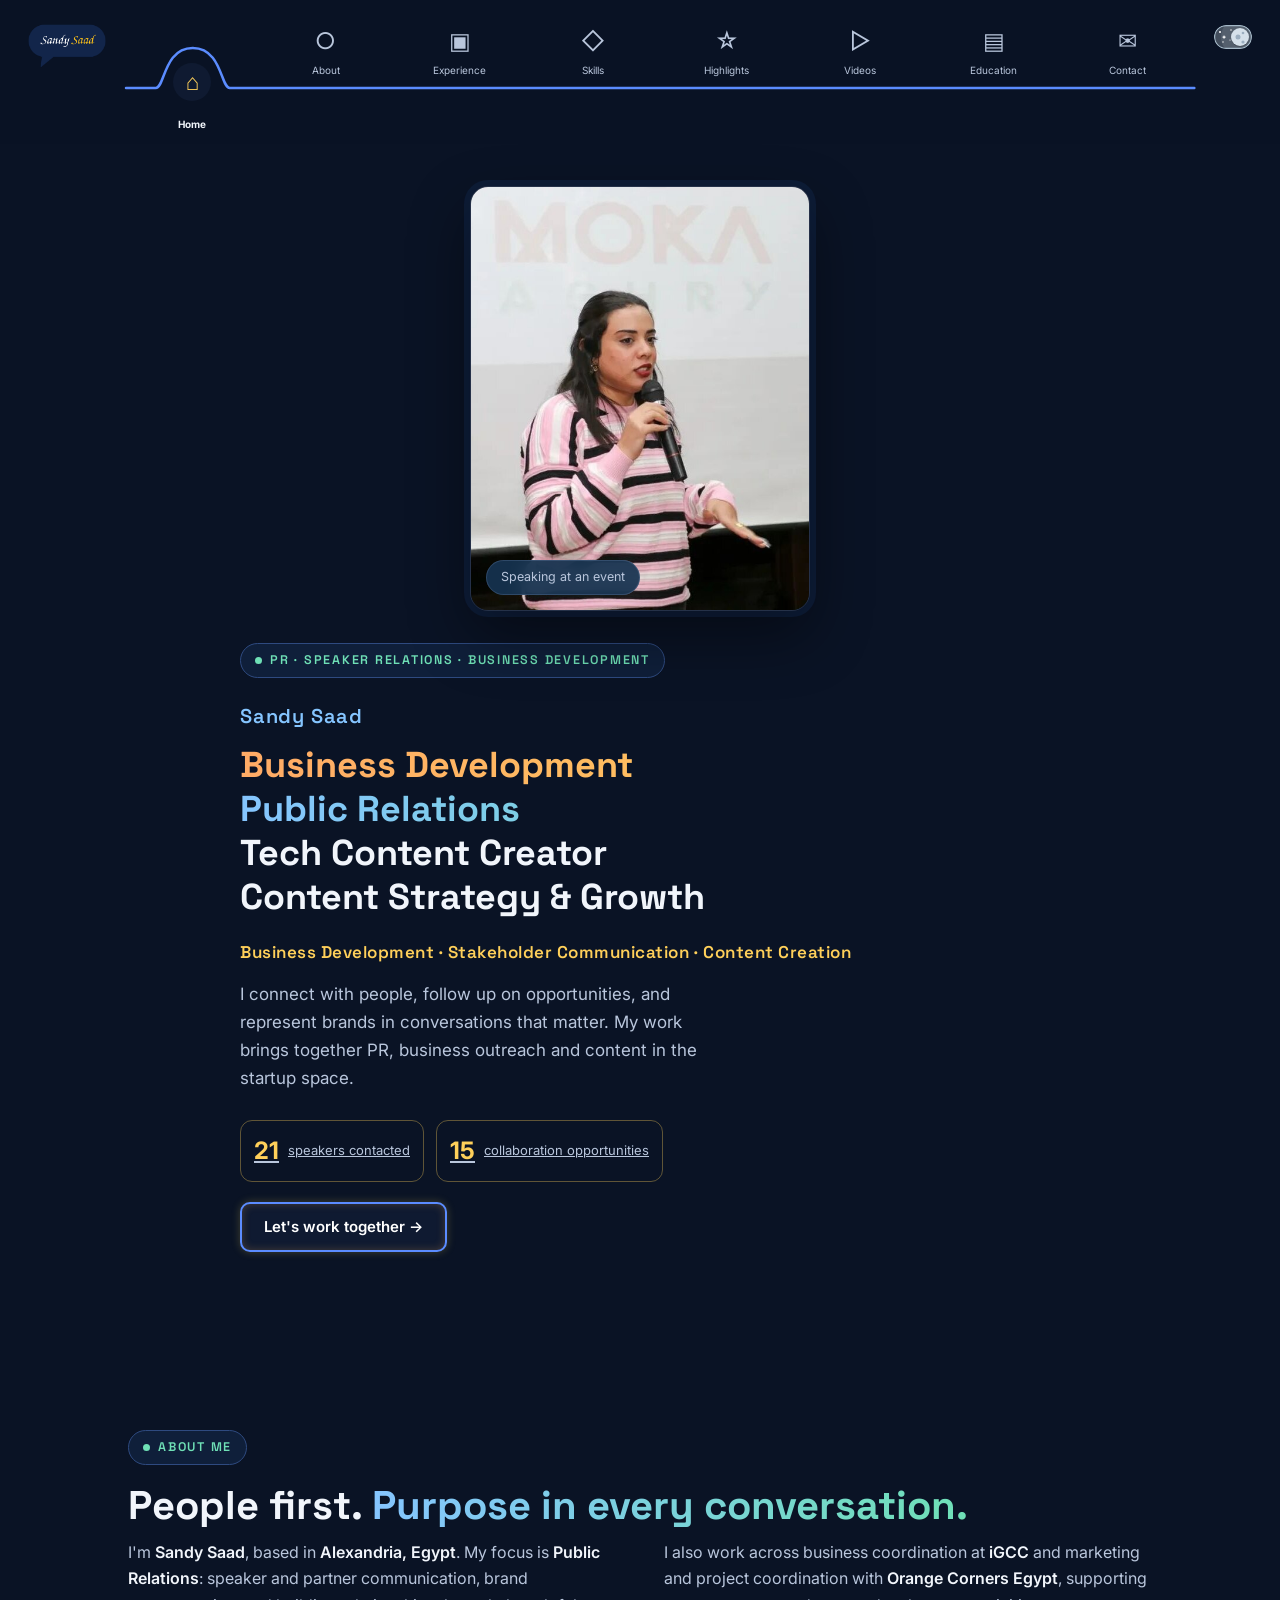
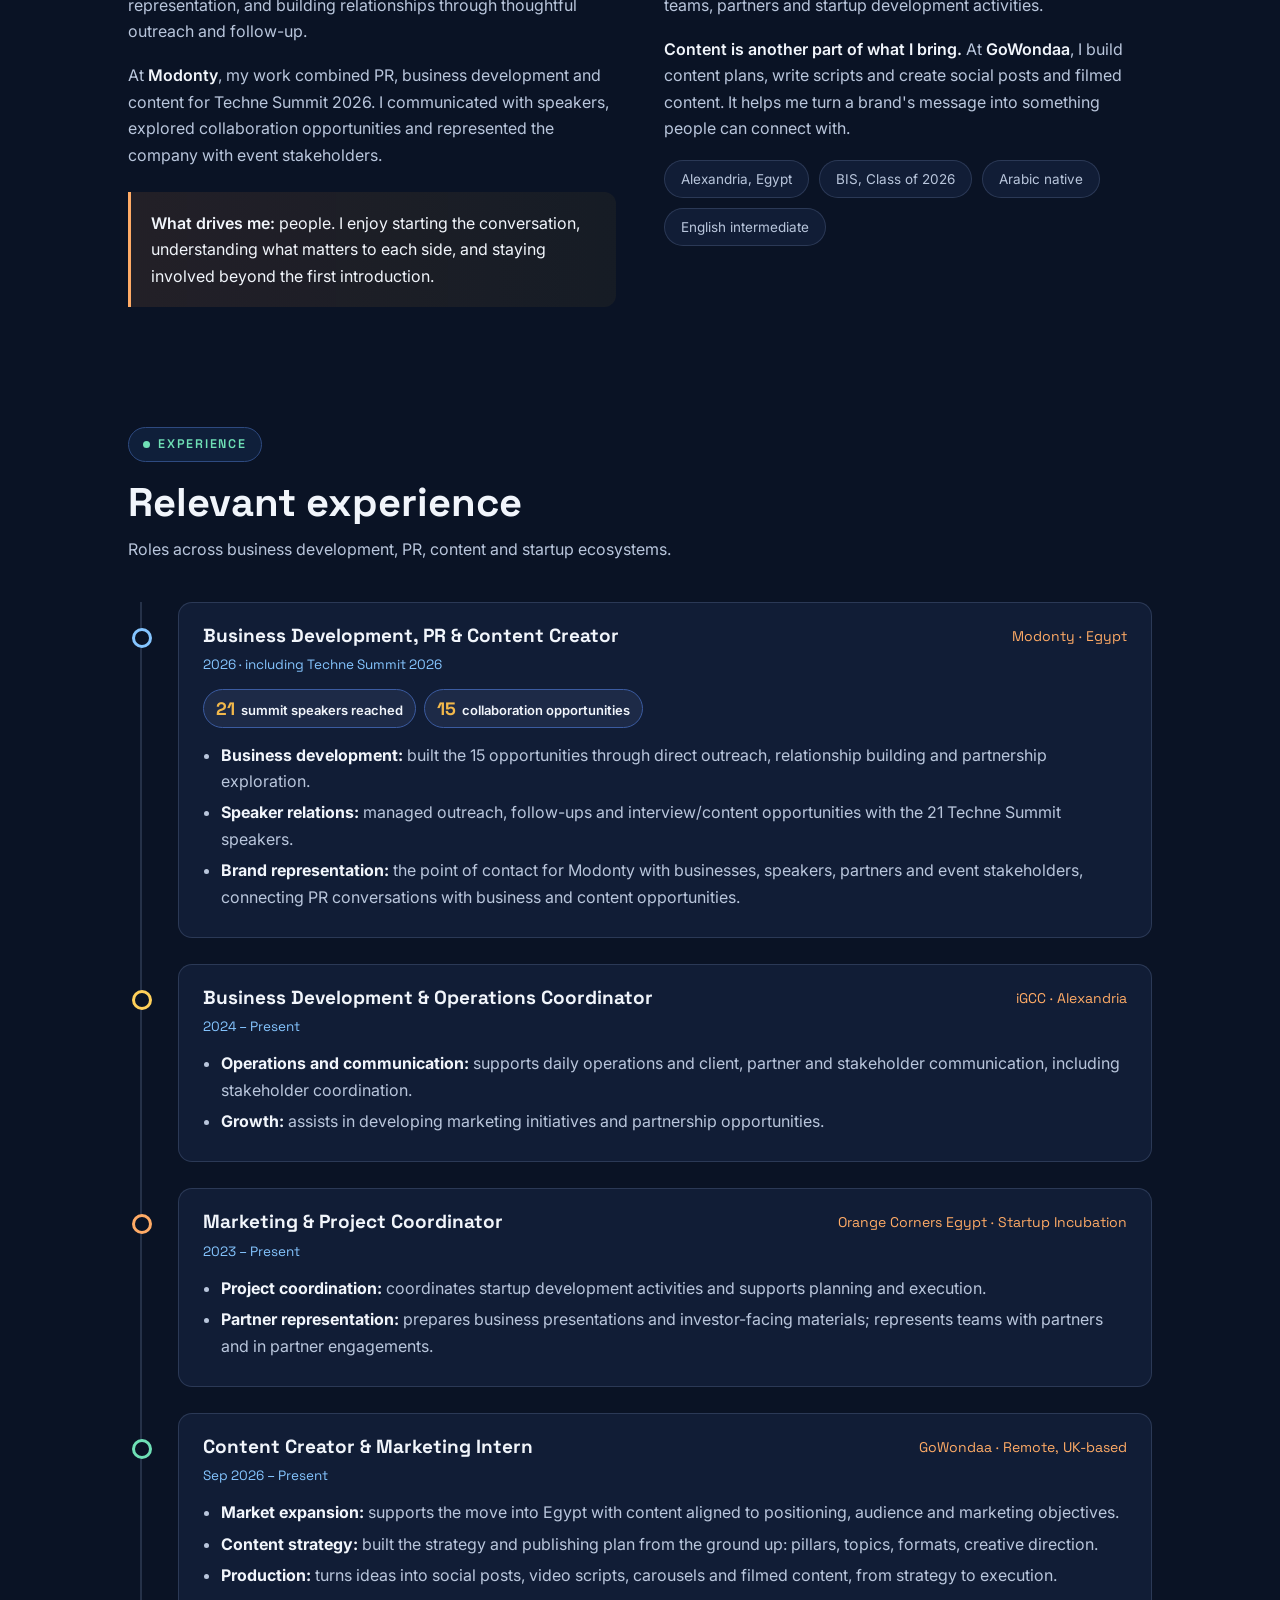
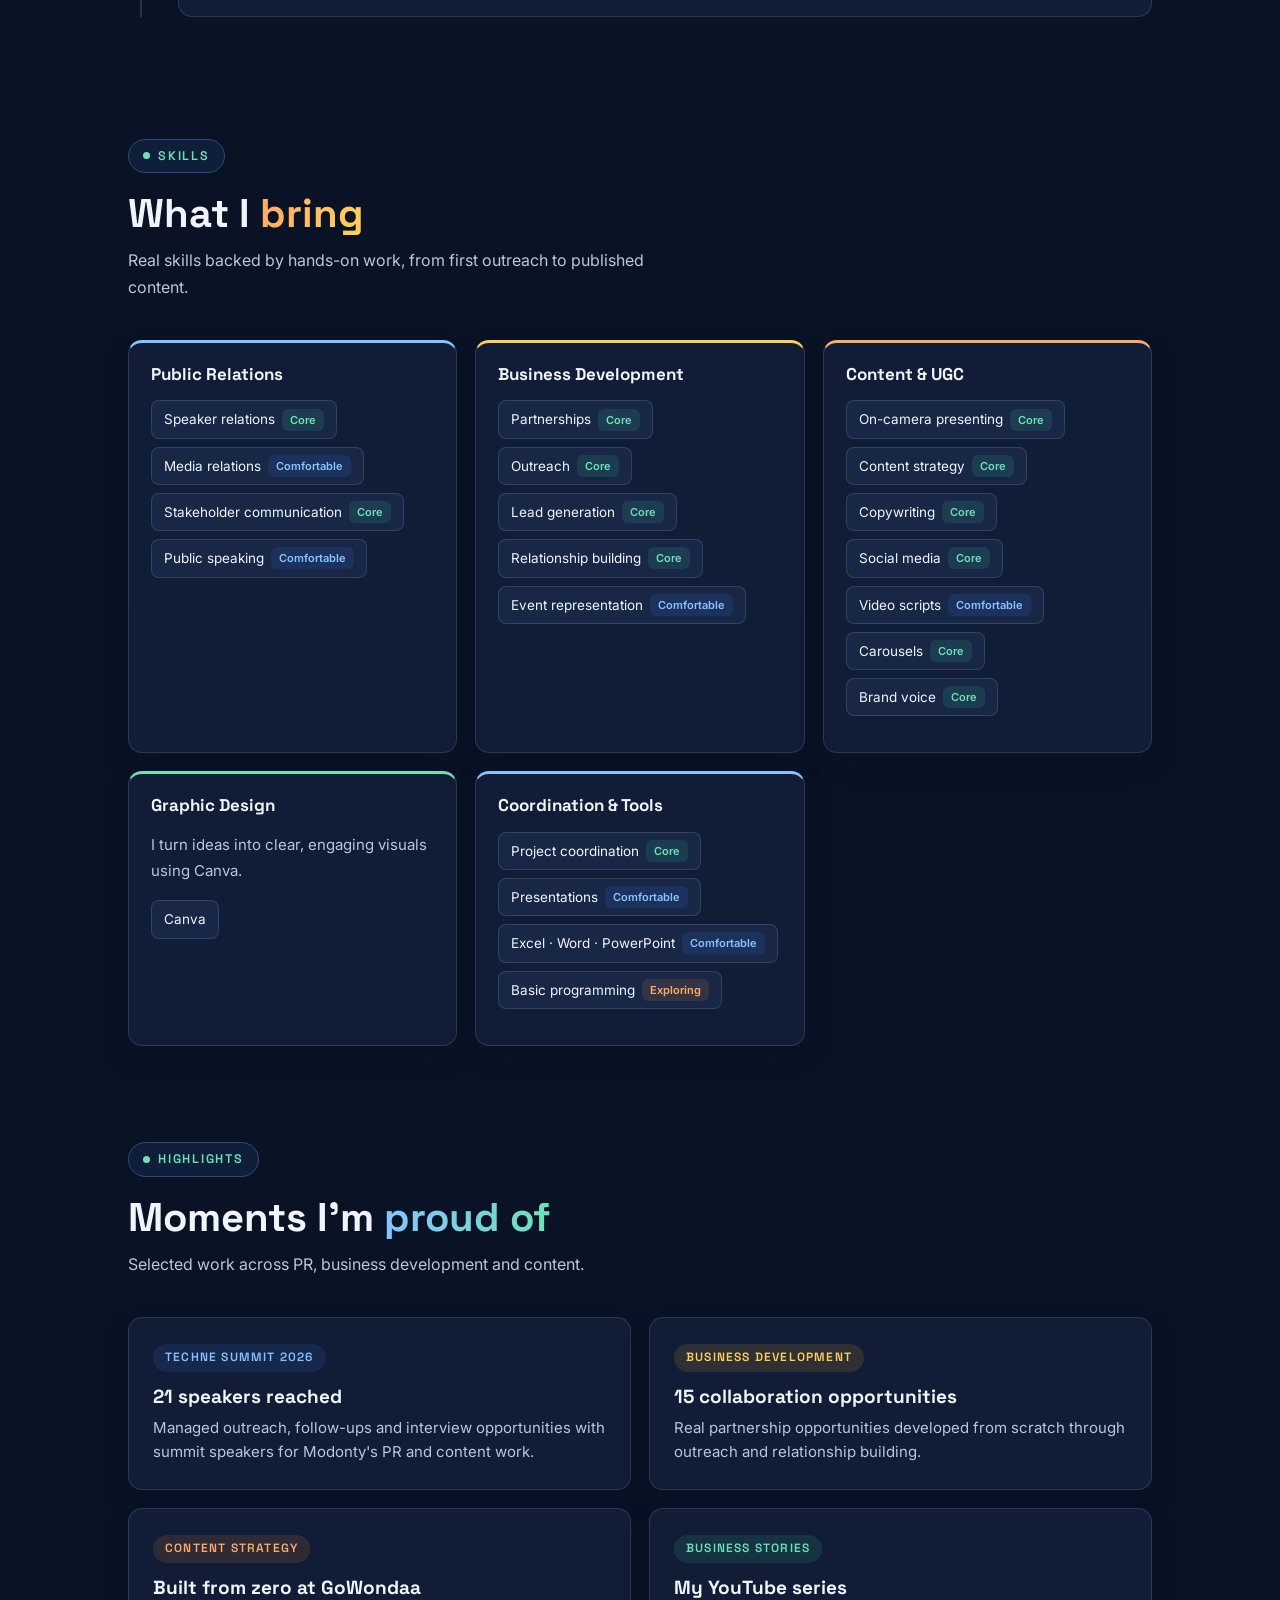
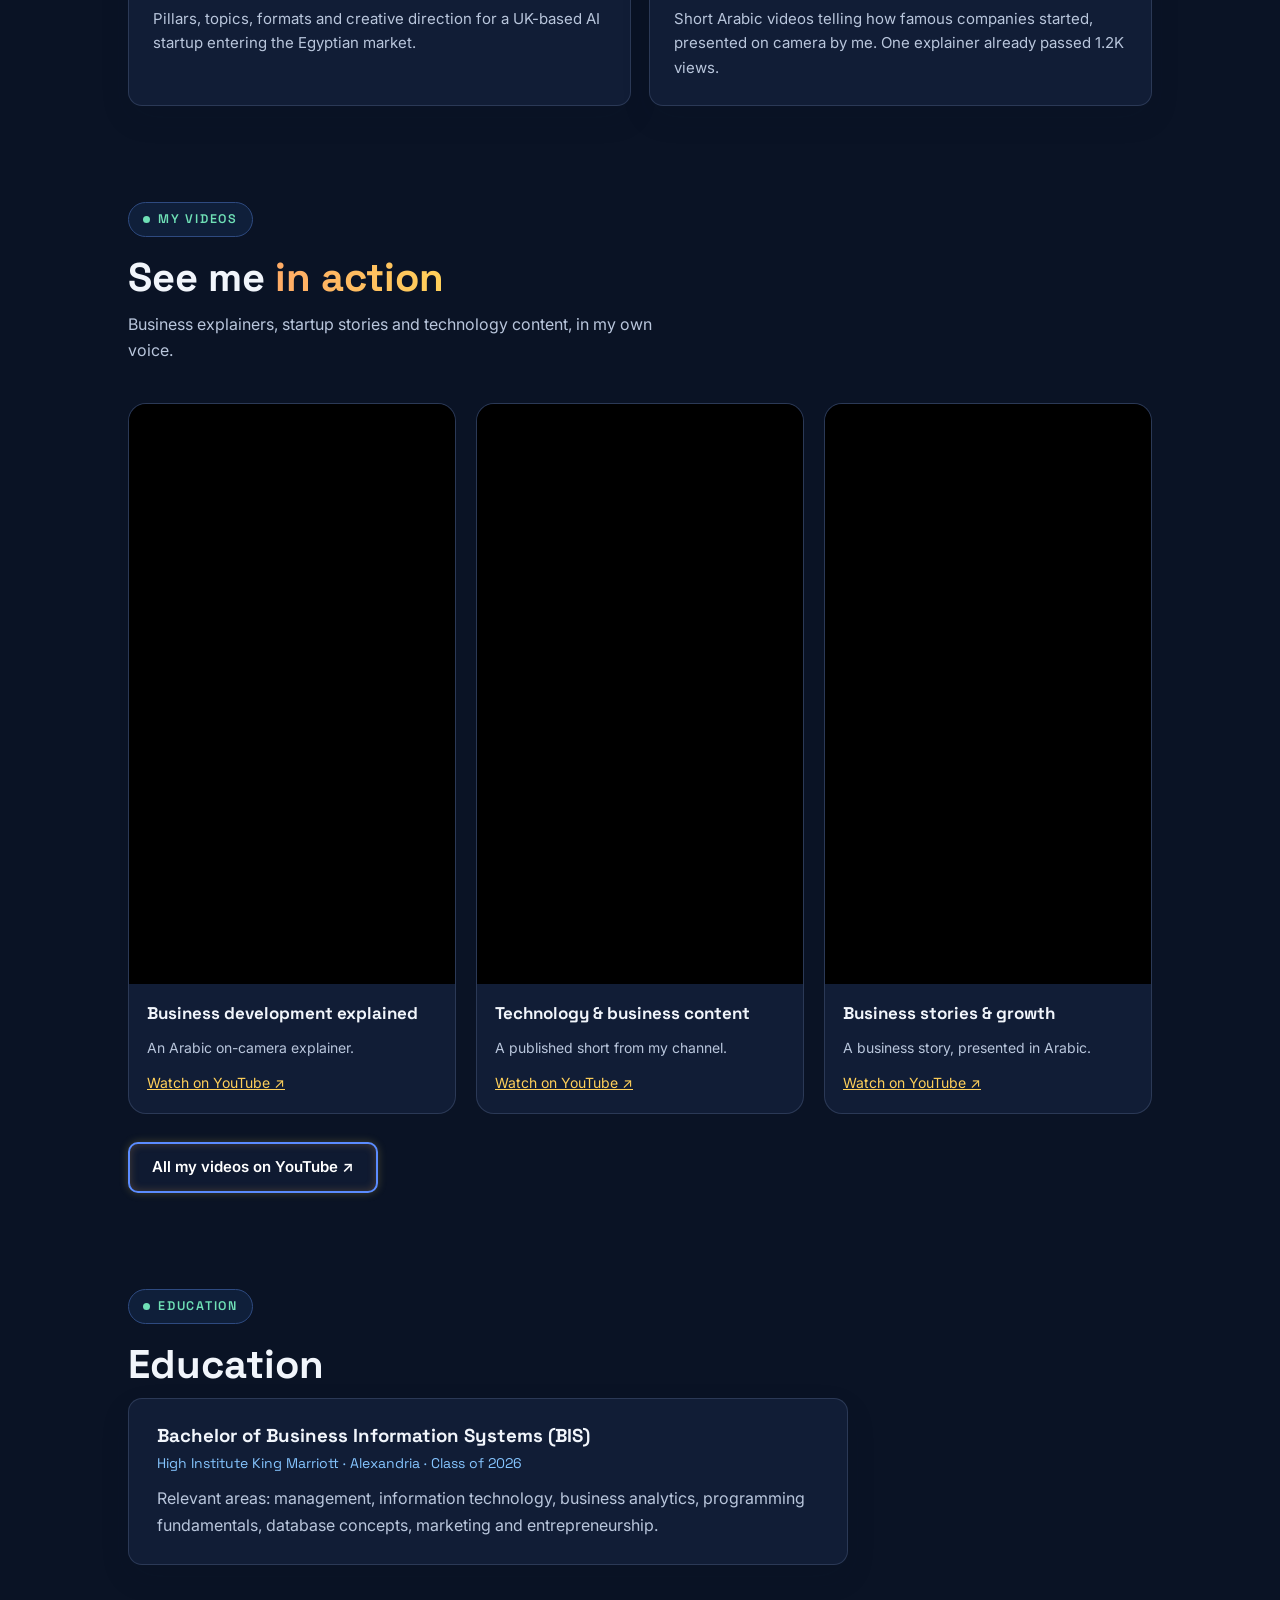
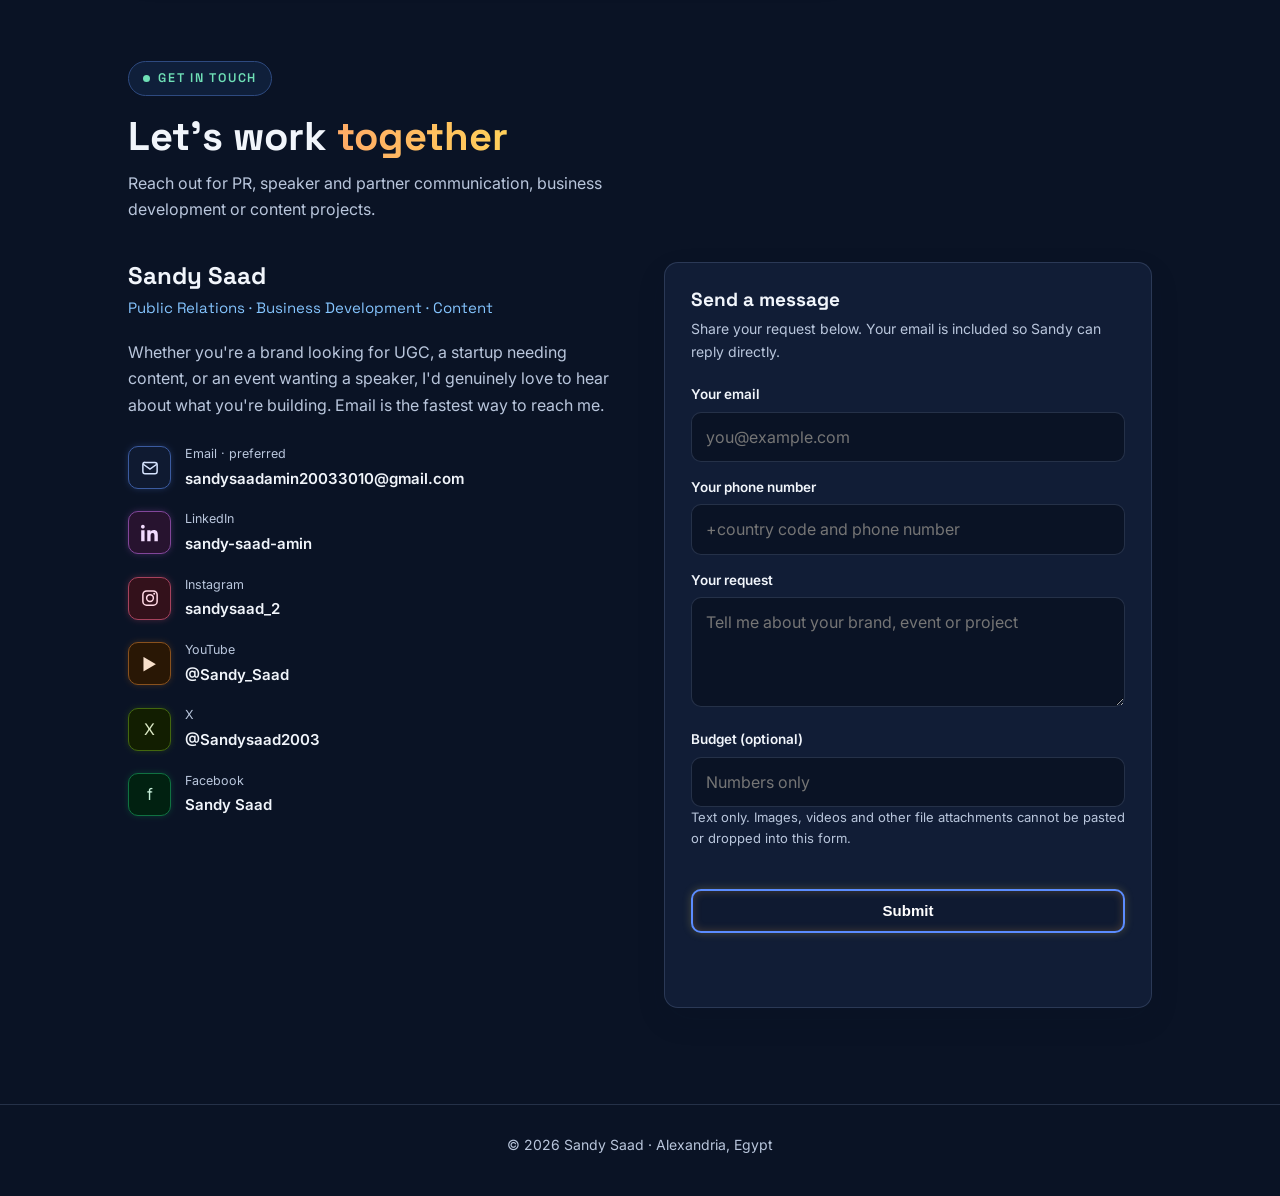
==== commit c733f783: "Promote preview to main: merged PR/BD experience, navy calligraphic bubble logo" ====
--- a/index.html
+++ b/index.html
@@ -394,11 +394,16 @@
 .day .neon-ico{background:#fff4dc!important;color:#c2410c!important;border-color:#f2c14e;box-shadow:none;filter:none}.day .c-row:hover .neon-ico{box-shadow:0 0 0 3px #f2c14e55}
 @media(max-width:420px){.c-row .v{font-size:13.5px;overflow-wrap:anywhere}}
 .hero-photo img{height:auto}
+
+/* Personal logo (speech-bubble concept), preview only. */
+nav .logo{align-items:center}
+nav .logo .logo-img{height:44px;width:auto;display:block}
+@media(max-width:1100px){nav .logo .logo-img{height:36px}}
 </style>
 </head>
 <body>
 <nav>
-<a class="logo" href="#top"><span class="chip">SS</span>Sandy<span class="accent">.</span>Saad</a>
+<a class="logo" href="#top" aria-label="Sandy Saad home"><img class="logo-img" src="[data-uri]" alt="Sandy Saad"/></a>
 
 
 <button aria-label="Switch to light theme" aria-pressed="false" class="toggle"><span class="stars">✦ · ✧</span><span class="clouds">☁</span><span class="orb"></span></button><div class="nav-shell"><svg class="header-curve" aria-hidden="true"><path/></svg><div class="demo-nav"><button aria-current="page" aria-label="Home" class="nav-item active" data-target="top" type="button"><span class="icon">⌂</span><span class="name">Home</span></button><button aria-label="About" class="nav-item" data-target="about" type="button"><span class="icon">○</span><span class="name">About</span></button><button aria-label="Experience" class="nav-item" data-target="experience" type="button"><span class="icon">▣</span><span class="name">Experience</span></button><button aria-label="Skills" class="nav-item" data-target="skills" type="button"><span class="icon">◇</span><span class="name">Skills</span></button><button aria-label="Highlights" class="nav-item" data-target="highlights" type="button"><span class="icon">☆</span><span class="name">Highlights</span></button><button aria-label="Videos" class="nav-item" data-target="videos" type="button"><span class="icon">▷</span><span class="name">Videos</span></button><button aria-label="Education" class="nav-item" data-target="education" type="button"><span class="icon">▤</span><span class="name">Education</span></button><button aria-label="Contact" class="nav-item" data-target="contact" type="button"><span class="icon">✉</span><span class="name">Contact</span></button></div></div><button class="menu-toggle" type="button" aria-label="Open all sections" aria-haspopup="dialog" aria-controls="site-drawer" aria-expanded="false"><span aria-hidden="true">☰</span></button></nav><dialog class="site-drawer" id="site-drawer" aria-labelledby="drawer-title"><div class="drawer-head"><div><div class="drawer-title" id="drawer-title">Explore my portfolio</div><div class="drawer-subtitle">Sandy Saad</div></div><button class="drawer-close" type="button" aria-label="Close menu">×</button></div><div class="drawer-links"><button type="button" class="drawer-link" data-section="top"><span class="drawer-icon" aria-hidden="true">⌂</span>Home</button><button type="button" class="drawer-link" data-section="about"><span class="drawer-icon" aria-hidden="true">○</span>About me</button><button type="button" class="drawer-link" data-section="experience"><span class="drawer-icon" aria-hidden="true">▣</span>Experience</button><button type="button" class="drawer-link" data-section="skills"><span class="drawer-icon" aria-hidden="true">◇</span>Skills</button><button type="button" class="drawer-link" data-section="highlights"><span class="drawer-icon" aria-hidden="true">☆</span>Highlights</button><button type="button" class="drawer-link" data-section="videos"><span class="drawer-icon" aria-hidden="true">▷</span>Videos</button><button type="button" class="drawer-link" data-section="education"><span class="drawer-icon" aria-hidden="true">▤</span>Education</button><button type="button" class="drawer-link" data-section="contact"><span class="drawer-icon" aria-hidden="true">✉</span>Contact</button></div></dialog>
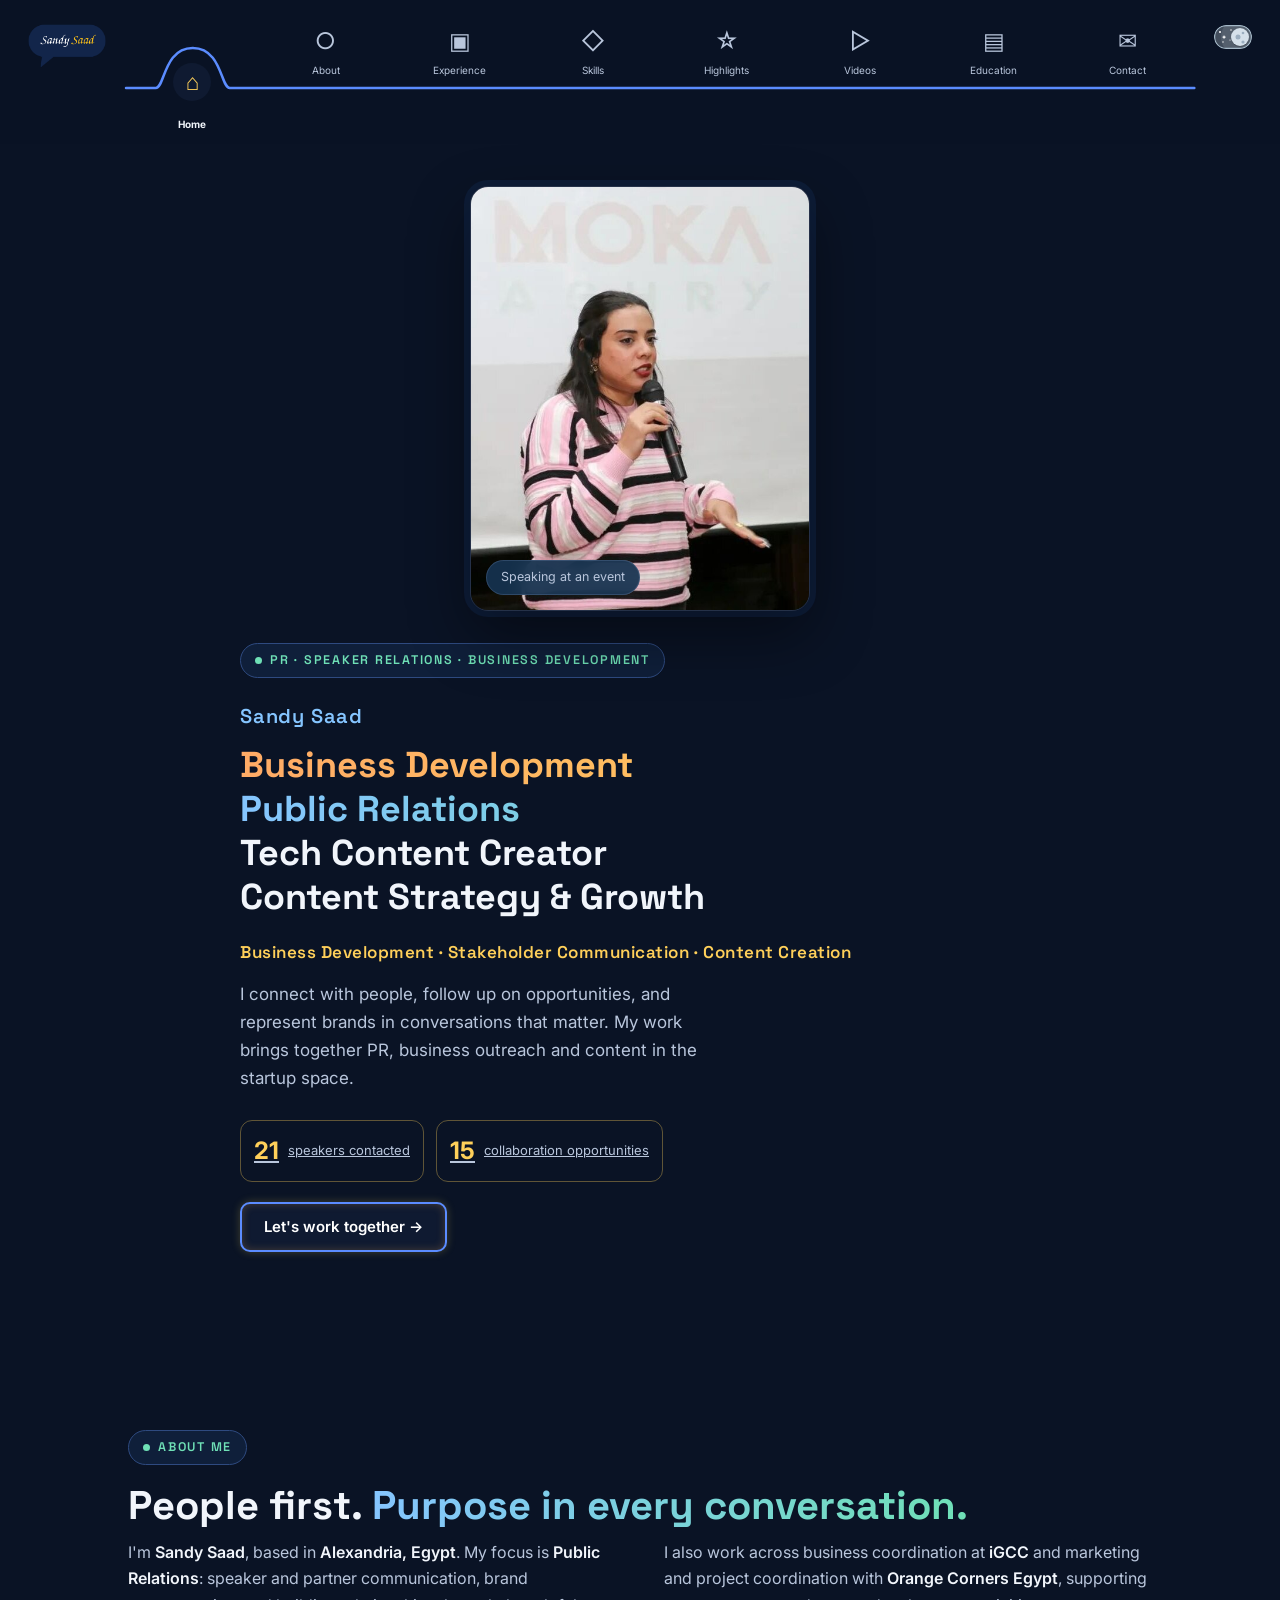
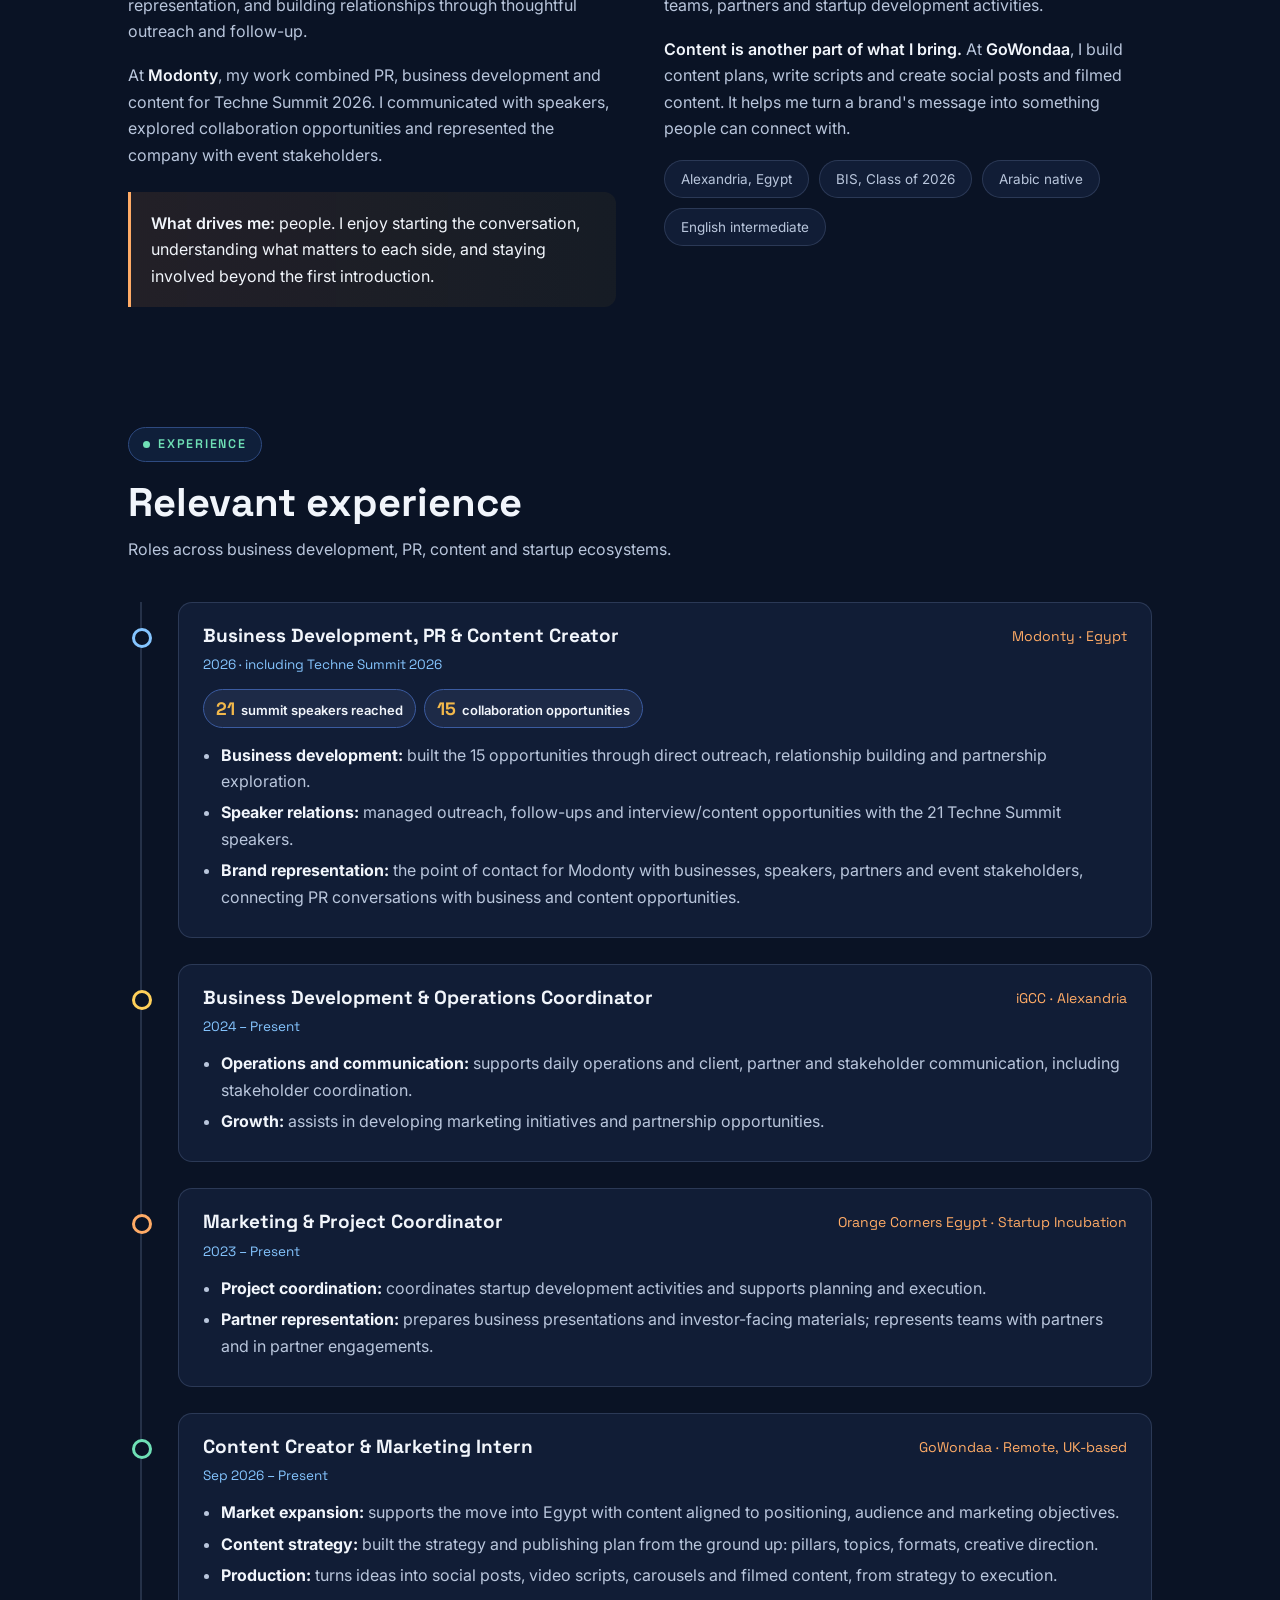
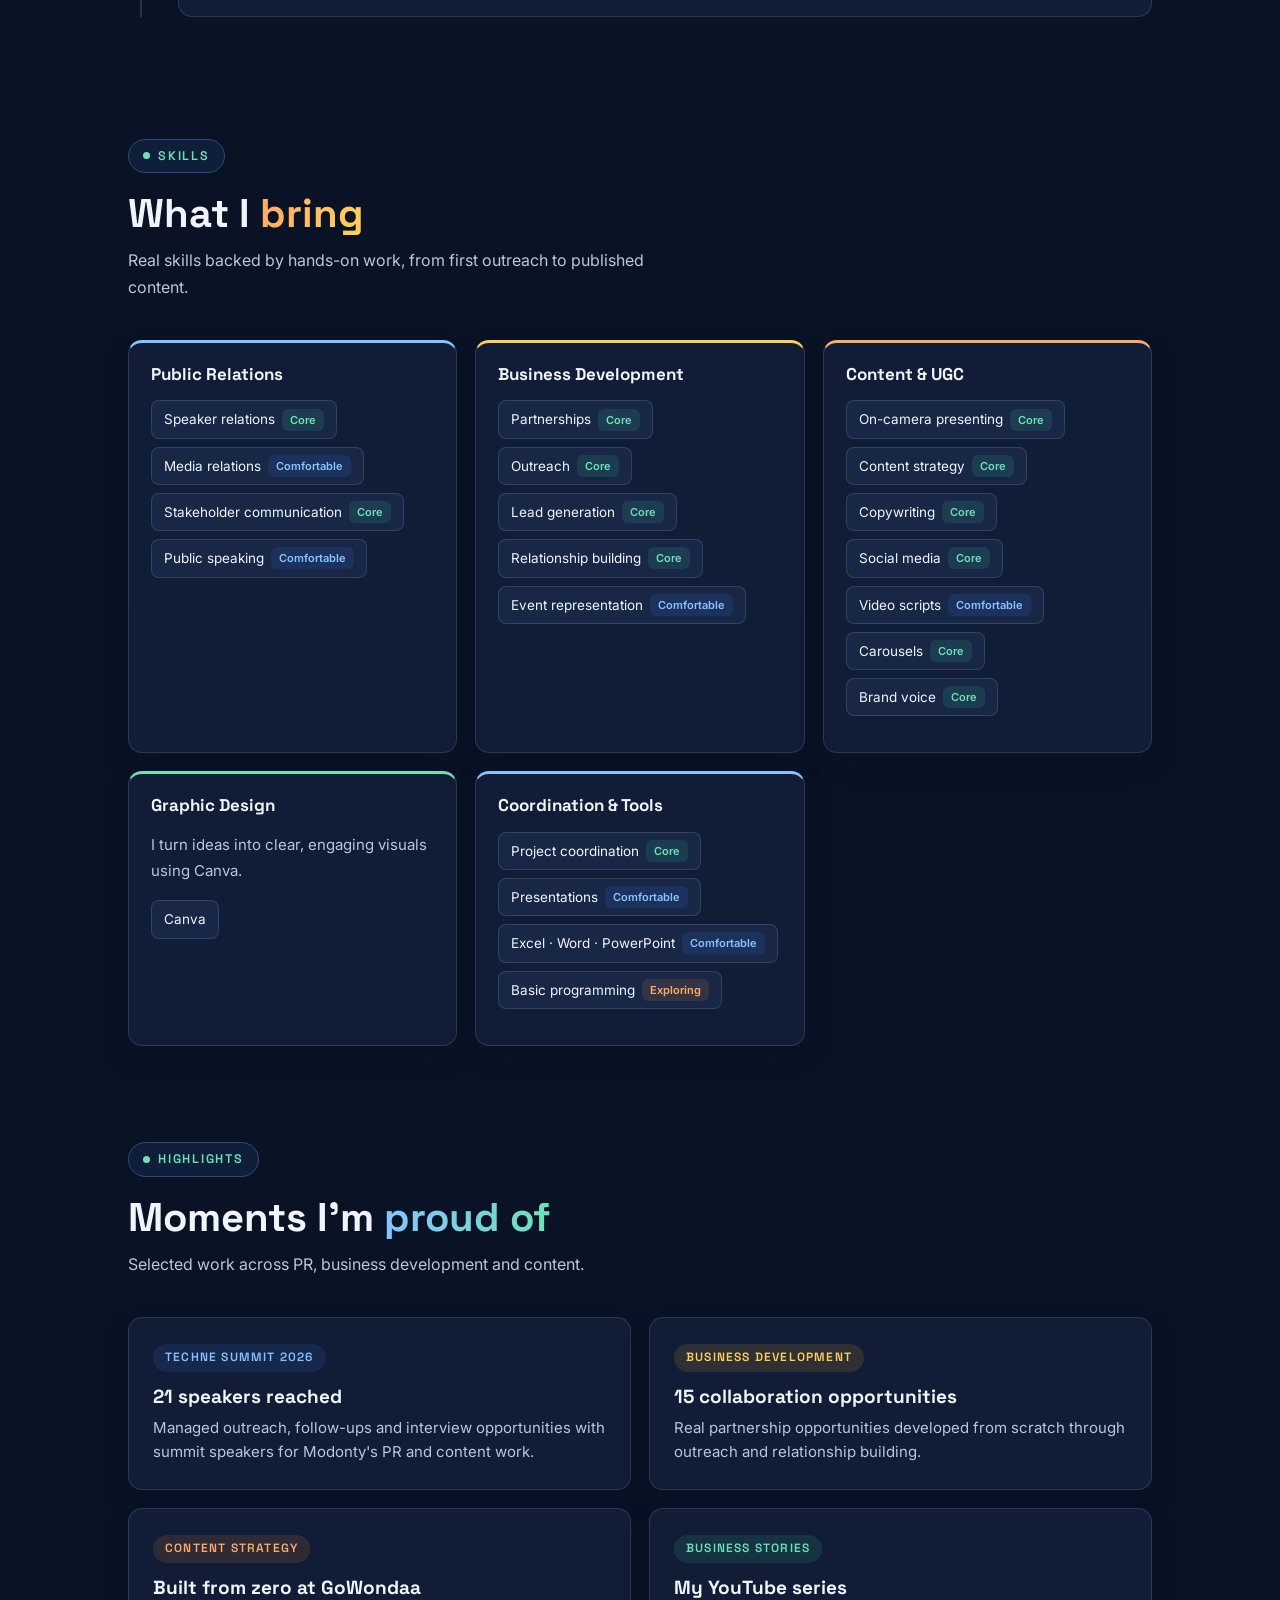
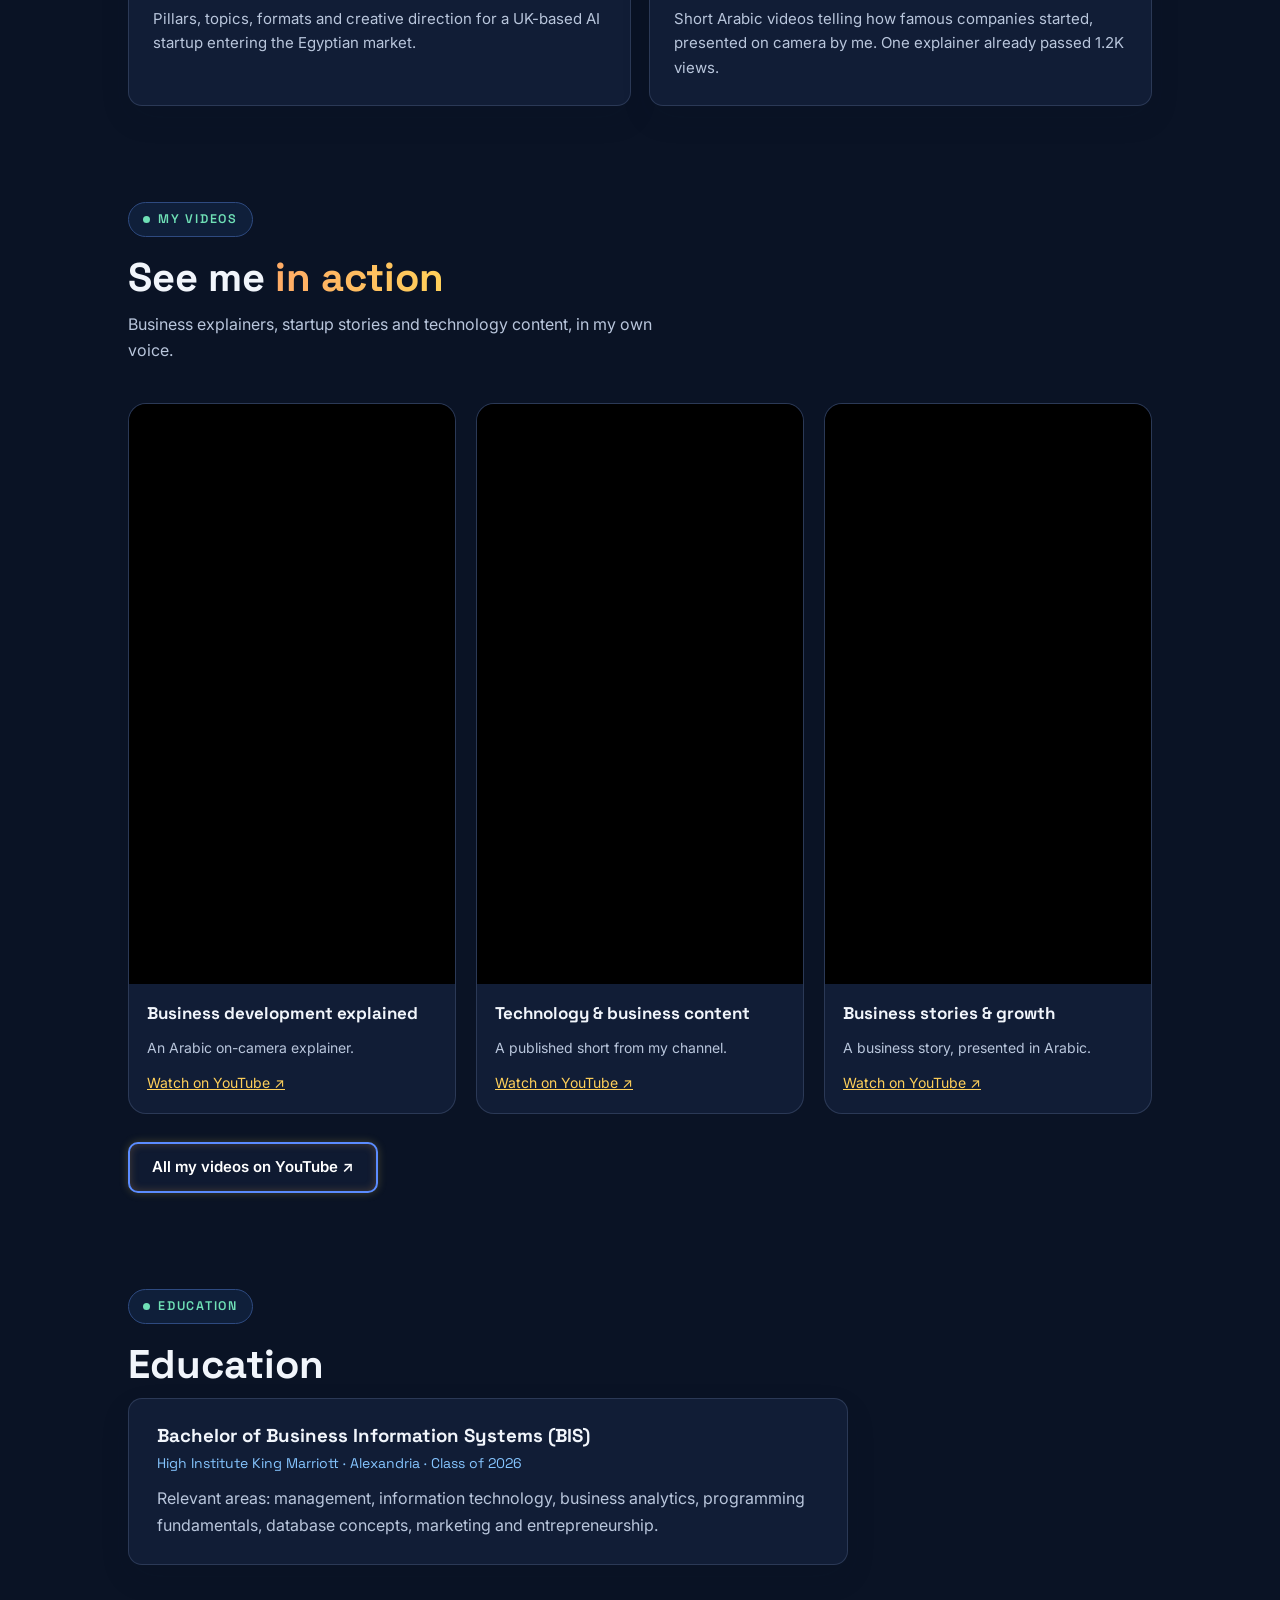
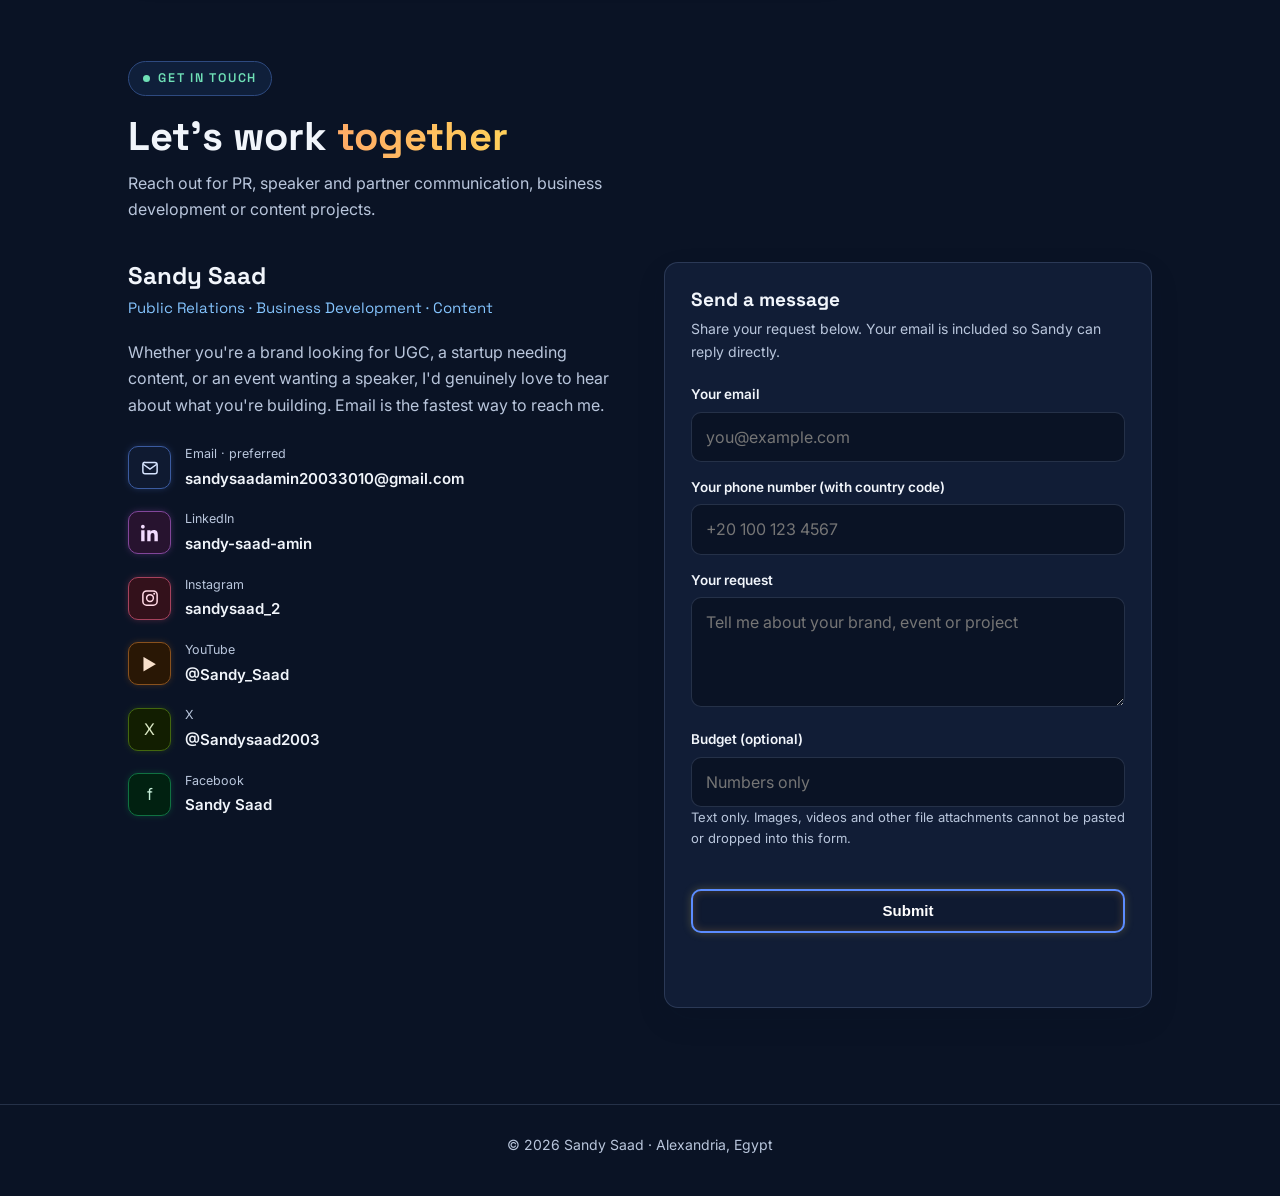
==== commit cbdd8a7a: "Promote phone placeholder fix from preview" ====
--- a/index.html
+++ b/index.html
@@ -604,8 +604,8 @@
 <p>Share your request below. Your email is included so Sandy can reply directly.</p>
 <label for="f-email">Your email</label>
 <input autocomplete="email" id="f-email" maxlength="254" name="email" placeholder="you@example.com" required="" type="email"/>
-<label for="f-phone">Your phone number</label>
-<input autocomplete="tel" id="f-phone" inputmode="tel" maxlength="20" name="phone" pattern="\+[1-9][0-9 ]{6,18}" placeholder="+country code and phone number" required="" title="Include + and your country code, followed by your phone number (7 to 15 digits total)." type="tel"/>
+<label for="f-phone">Your phone number (with country code)</label>
+<input autocomplete="tel" id="f-phone" inputmode="tel" maxlength="20" name="phone" pattern="\+[1-9][0-9 ]{6,18}" placeholder="+20 100 123 4567" required="" title="Include + and your country code, followed by your phone number (7 to 15 digits total)." type="tel"/>
 <label for="f-msg">Your request</label>
 <textarea id="f-msg" maxlength="5000" name="request" placeholder="Tell me about your brand, event or project" required=""></textarea>
 <label for="f-budget">Budget (optional)</label>
@@ -713,4 +713,4 @@
 </script><script>
 (function(){const drawer=document.getElementById('site-drawer'),opener=document.querySelector('.menu-toggle');let previousOverflow='';function close(){drawer.close()}opener.addEventListener('click',()=>{drawer.querySelectorAll('[data-section]').forEach(b=>{if(document.querySelector('.nav-item.active')?.dataset.target===b.dataset.section)b.setAttribute('aria-current','page');else b.removeAttribute('aria-current')});previousOverflow=document.body.style.overflow;document.body.style.overflow='hidden';opener.setAttribute('aria-expanded','true');drawer.showModal()});drawer.addEventListener('close',()=>{document.body.style.overflow=previousOverflow;opener.setAttribute('aria-expanded','false');opener.focus()});drawer.querySelector('.drawer-close').addEventListener('click',close);drawer.addEventListener('click',e=>{if(e.target===drawer){let r=drawer.getBoundingClientRect();if(e.clientX<r.left||e.clientX>r.right)close()}});drawer.querySelectorAll('[data-section]').forEach(b=>b.addEventListener('click',()=>{close();document.querySelector('.nav-item[data-target="'+b.dataset.section+'"]').click()}))})();
 </script></body>
-</html>
+                                                           </html>
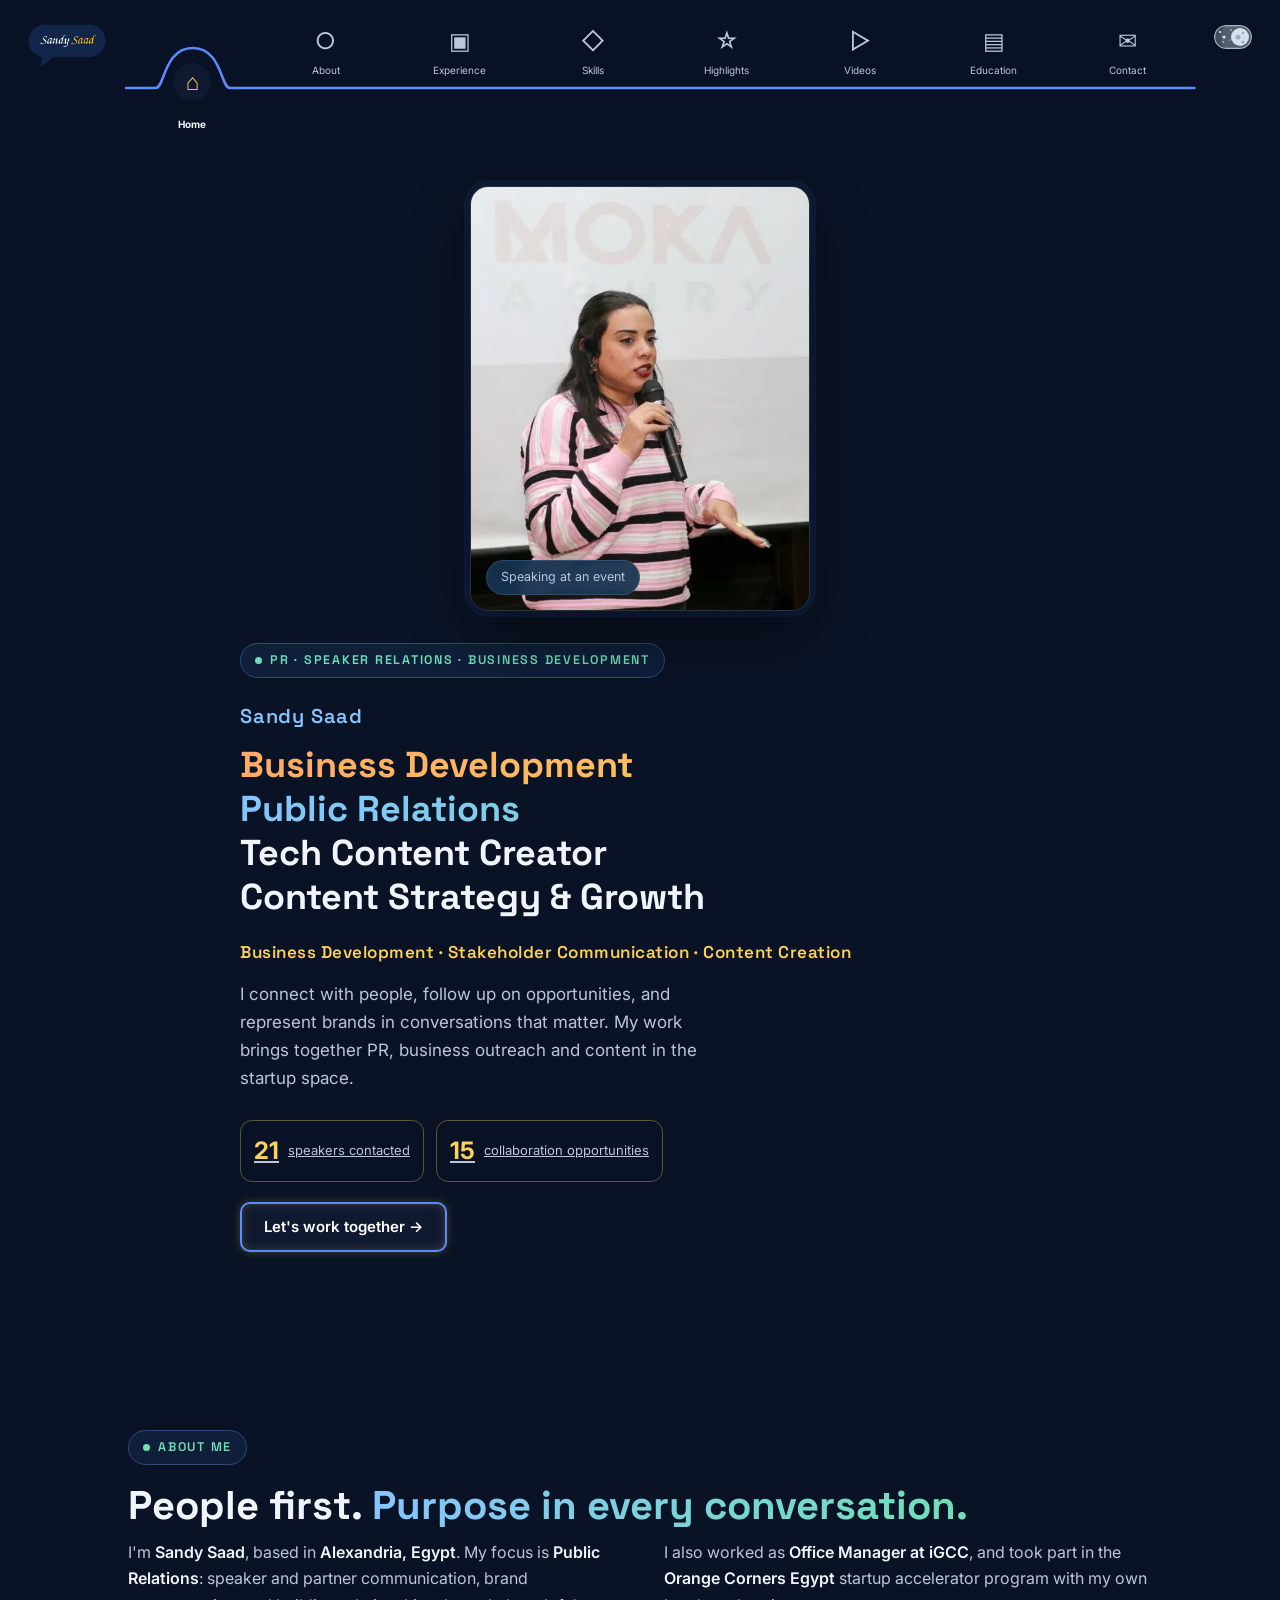
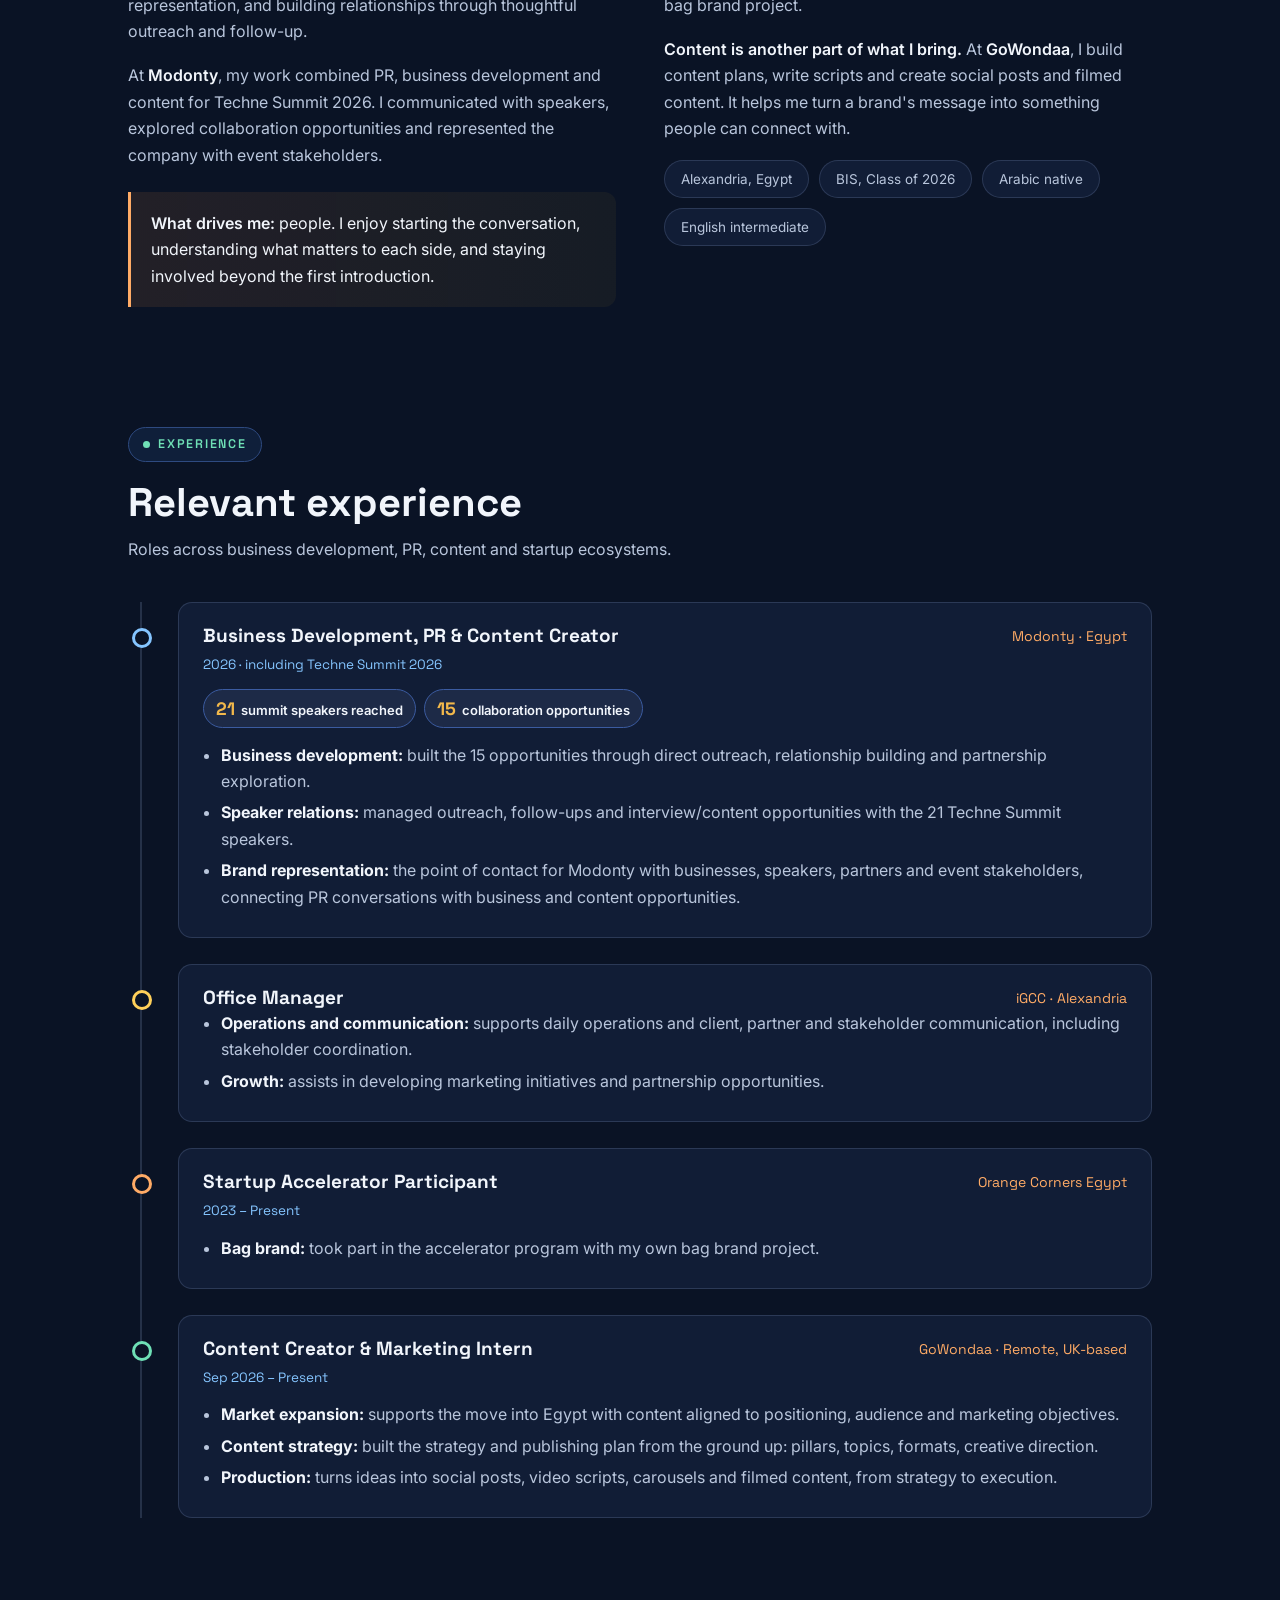
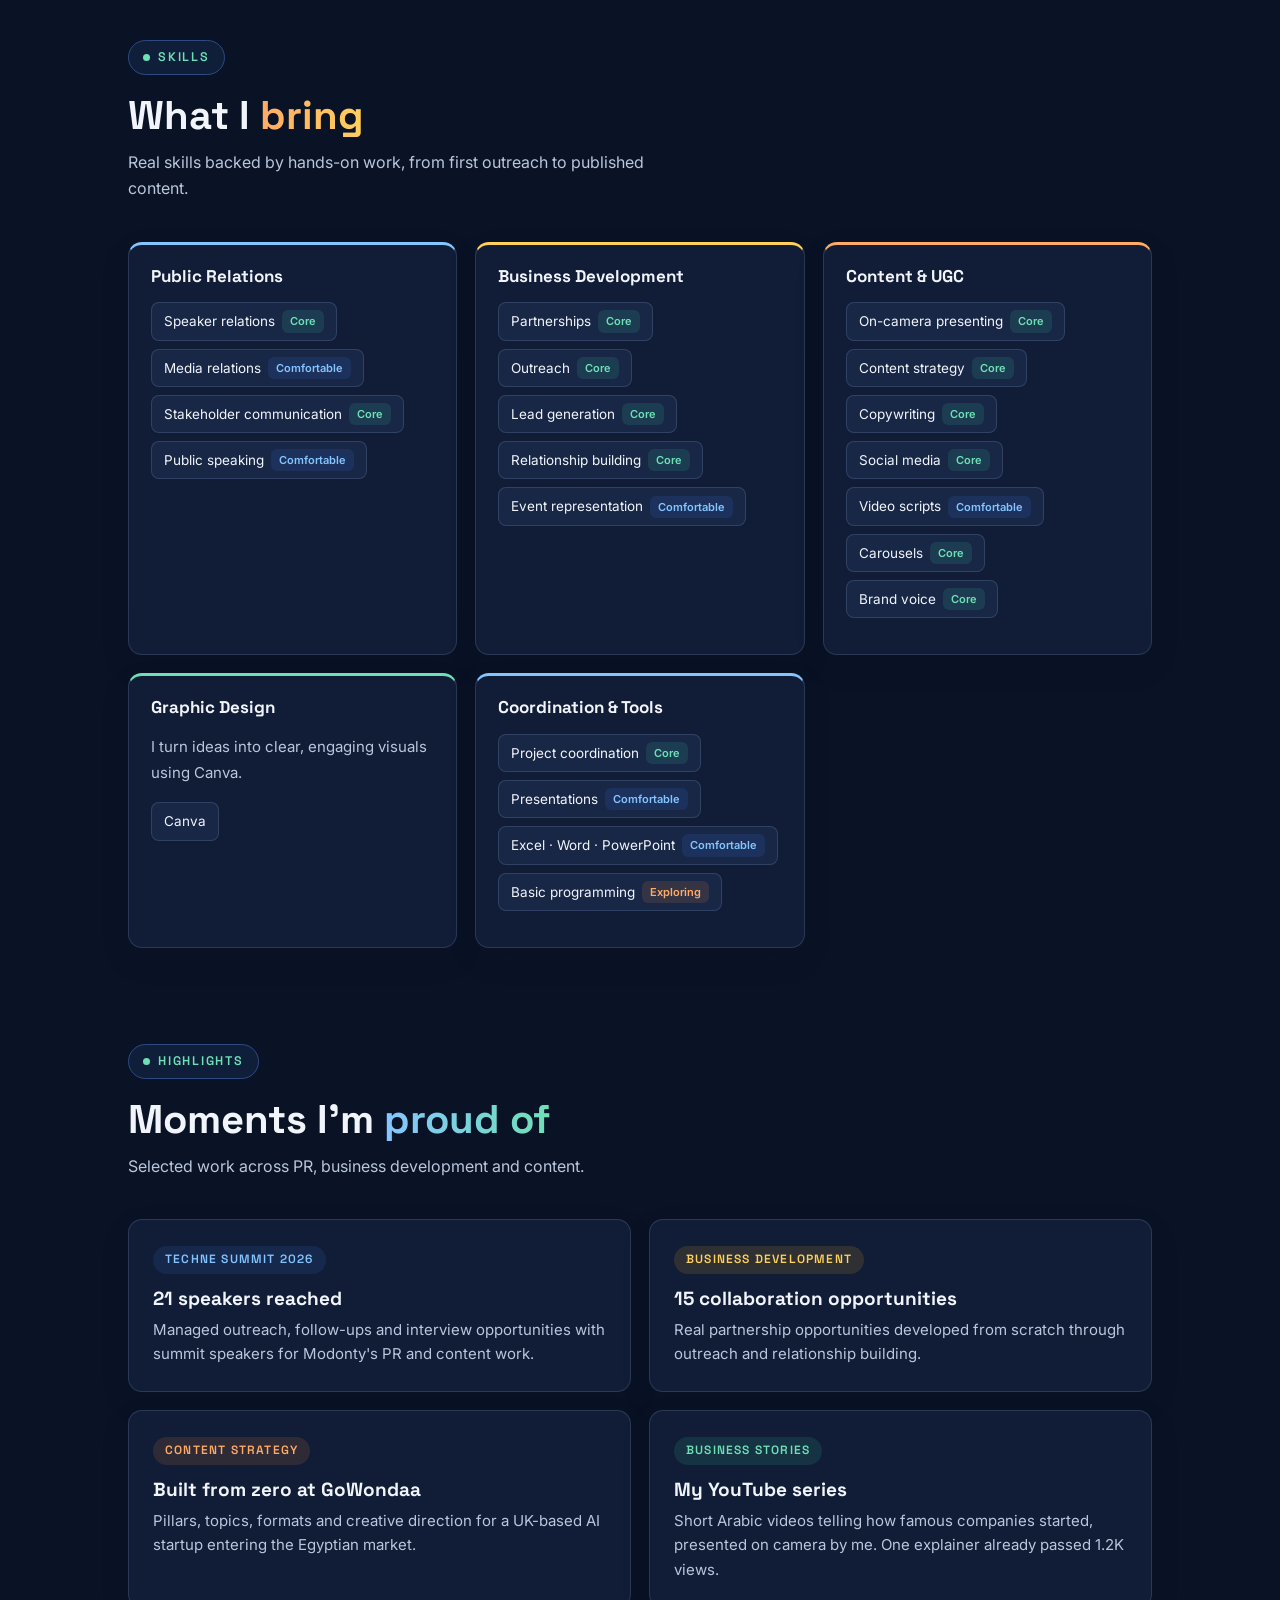
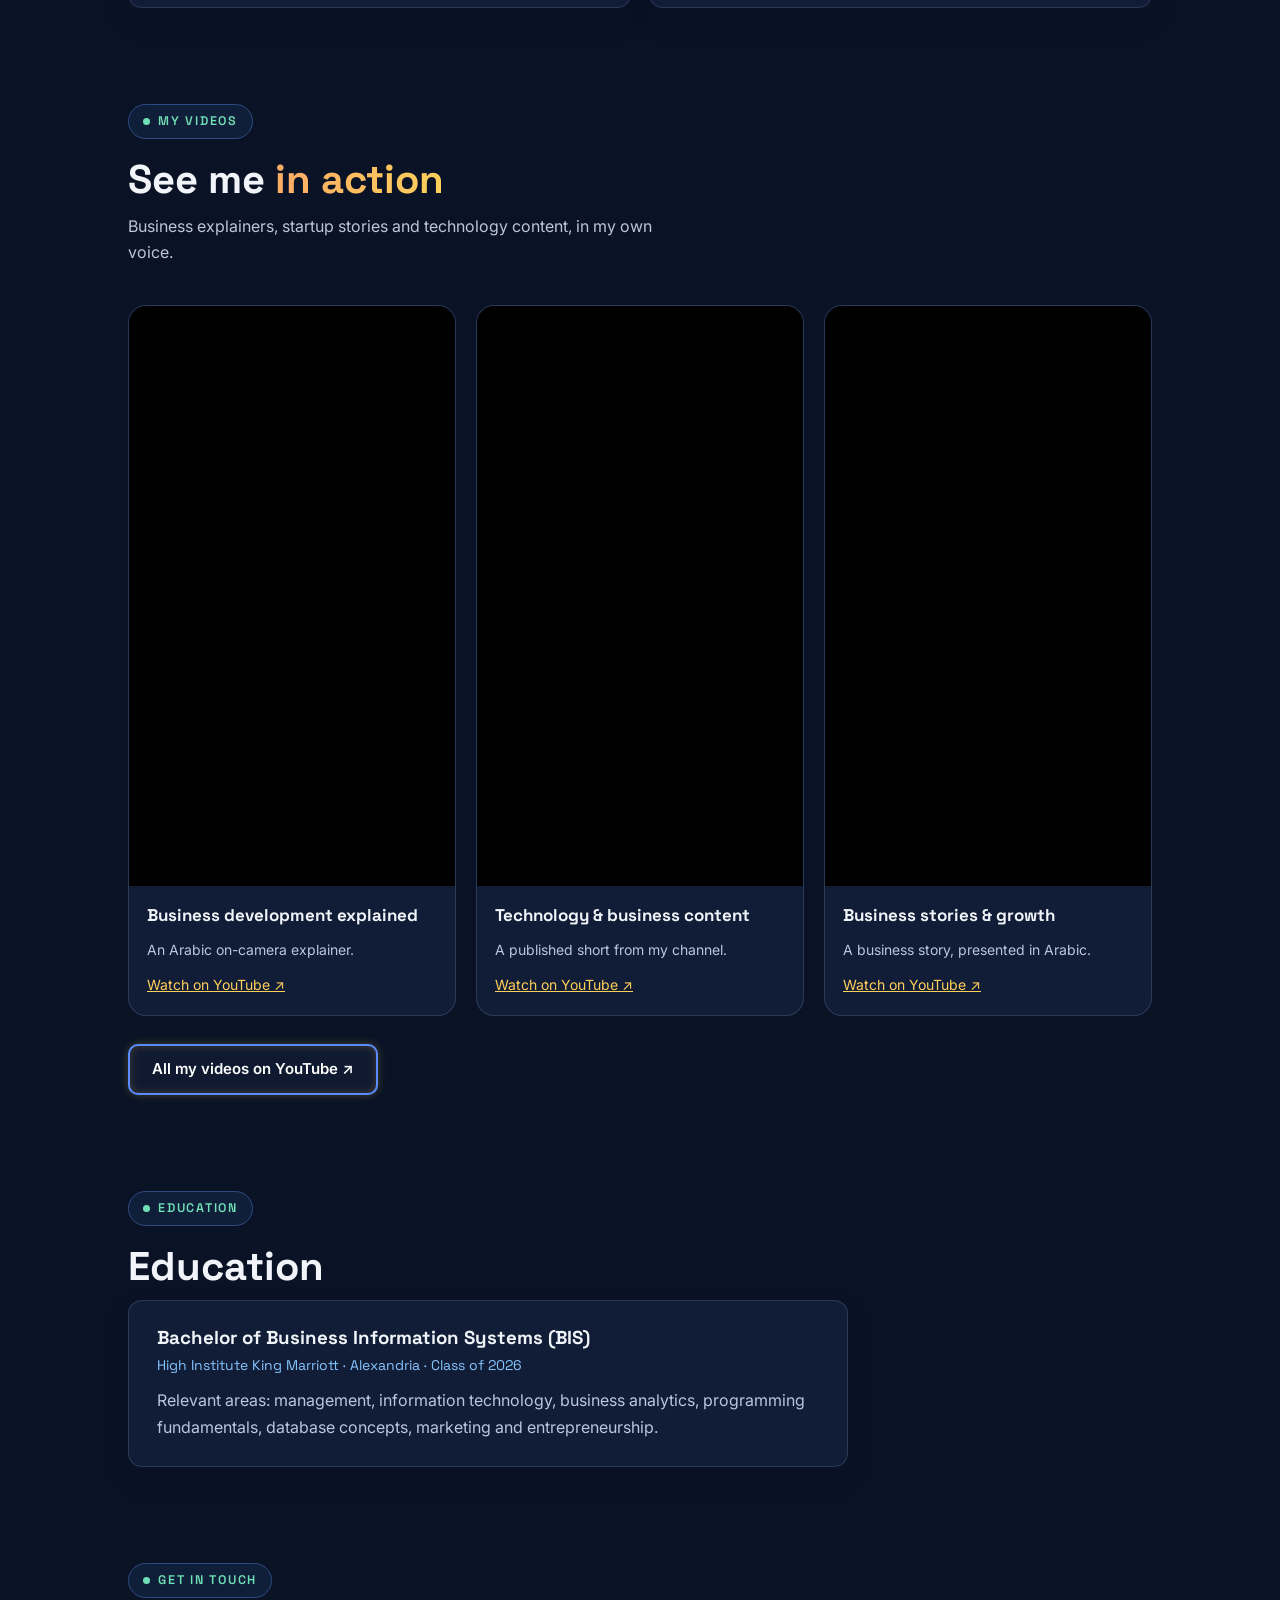
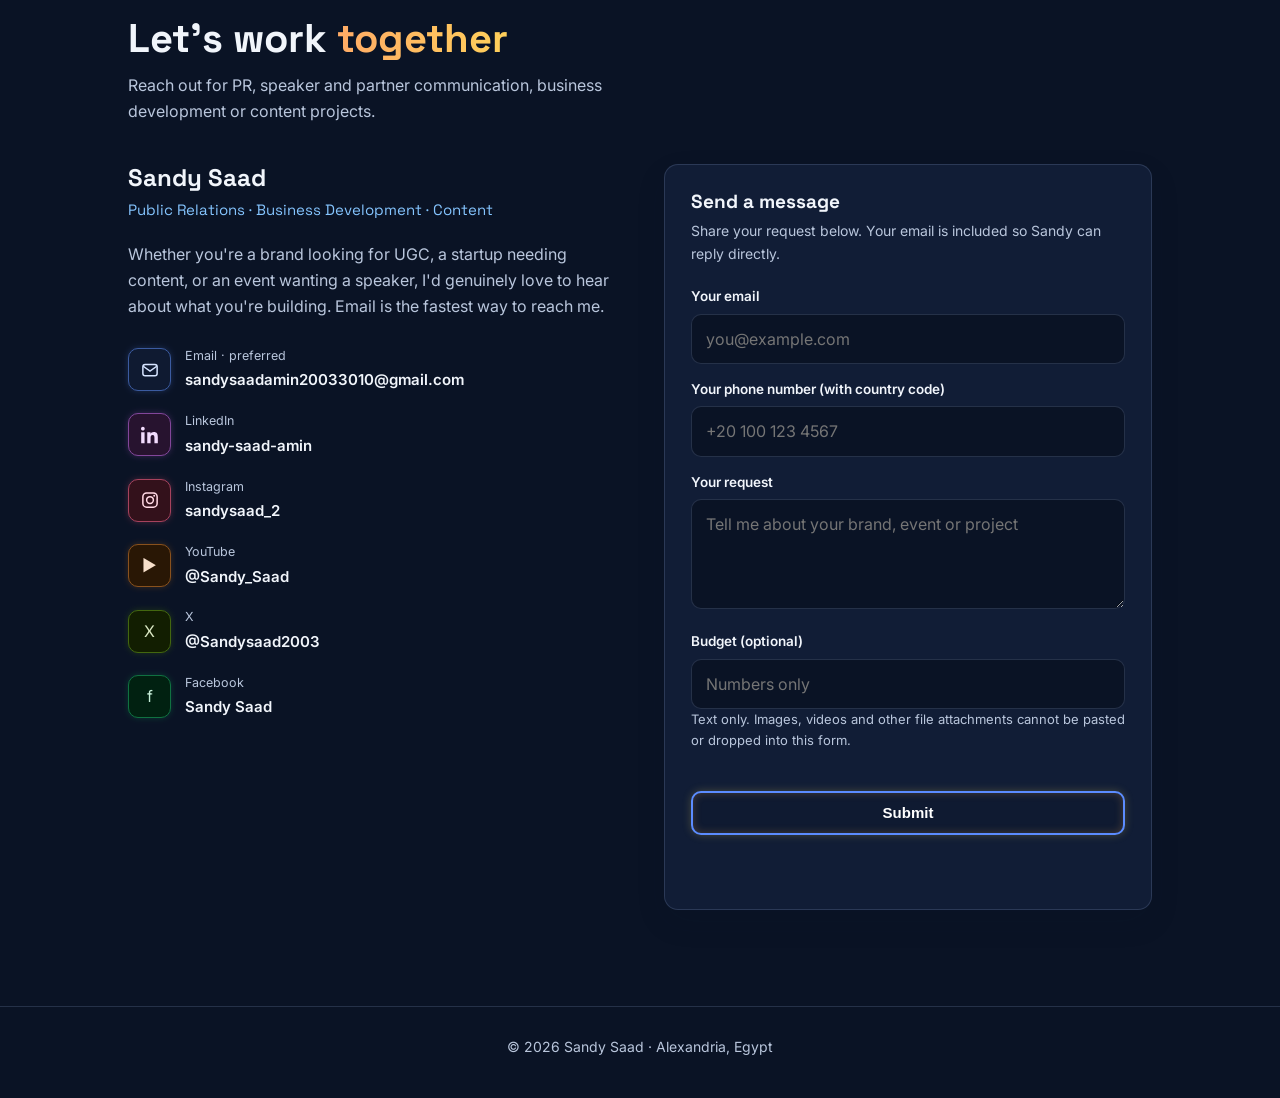
==== commit f6032081: "Promote iGCC and Orange Corners corrections from preview Updated job titles and descriptions for cla" ====
--- a/index.html
+++ b/index.html
@@ -434,7 +434,7 @@
 <div class="highlight"><strong>What drives me:</strong> people. I enjoy starting the conversation, understanding what matters to each side, and staying involved beyond the first introduction.</div>
 </div>
 <div class="about-copy">
-<p>I also work across business coordination at <strong>iGCC</strong> and marketing and project coordination with <strong>Orange Corners Egypt</strong>, supporting teams, partners and startup development activities.</p>
+<p>I also worked as <strong>Office Manager at iGCC</strong>, and took part in the <strong>Orange Corners Egypt</strong> startup accelerator program with my own bag brand project.</p>
 <p><strong>Content is another part of what I bring.</strong> At <strong>GoWondaa</strong>, I build content plans, write scripts and create social posts and filmed content. It helps me turn a brand's message into something people can connect with.</p>
 <div class="fact-chips"><span>Alexandria, Egypt</span><span>BIS, Class of 2026</span><span>Arabic native</span><span>English intermediate</span></div>
 </div>
@@ -459,8 +459,7 @@
 </div>
 <div class="t-item">
 <div class="t-card">
-<div class="row"><h3>Business Development &amp; Operations Coordinator</h3><span class="where">iGCC · Alexandria</span></div>
-<p class="when">2024 – Present</p>
+<div class="row"><h3>Office Manager</h3><span class="where">iGCC · Alexandria</span></div>
 <ul>
 <li><strong>Operations and communication:</strong> supports daily operations and client, partner and stakeholder communication, including stakeholder coordination.</li>
 <li><strong>Growth:</strong> assists in developing marketing initiatives and partnership opportunities.</li>
@@ -469,11 +468,10 @@
 </div>
 <div class="t-item">
 <div class="t-card">
-<div class="row"><h3>Marketing &amp; Project Coordinator</h3><span class="where">Orange Corners Egypt · Startup Incubation</span></div>
+<div class="row"><h3>Startup Accelerator Participant</h3><span class="where">Orange Corners Egypt</span></div>
 <p class="when">2023 – Present</p>
 <ul>
-<li><strong>Project coordination:</strong> coordinates startup development activities and supports planning and execution.</li>
-<li><strong>Partner representation:</strong> prepares business presentations and investor-facing materials; represents teams with partners and in partner engagements.</li>
+<li><strong>Bag brand:</strong> took part in the accelerator program with my own bag brand project.</li>
 </ul>
 </div>
 </div>
